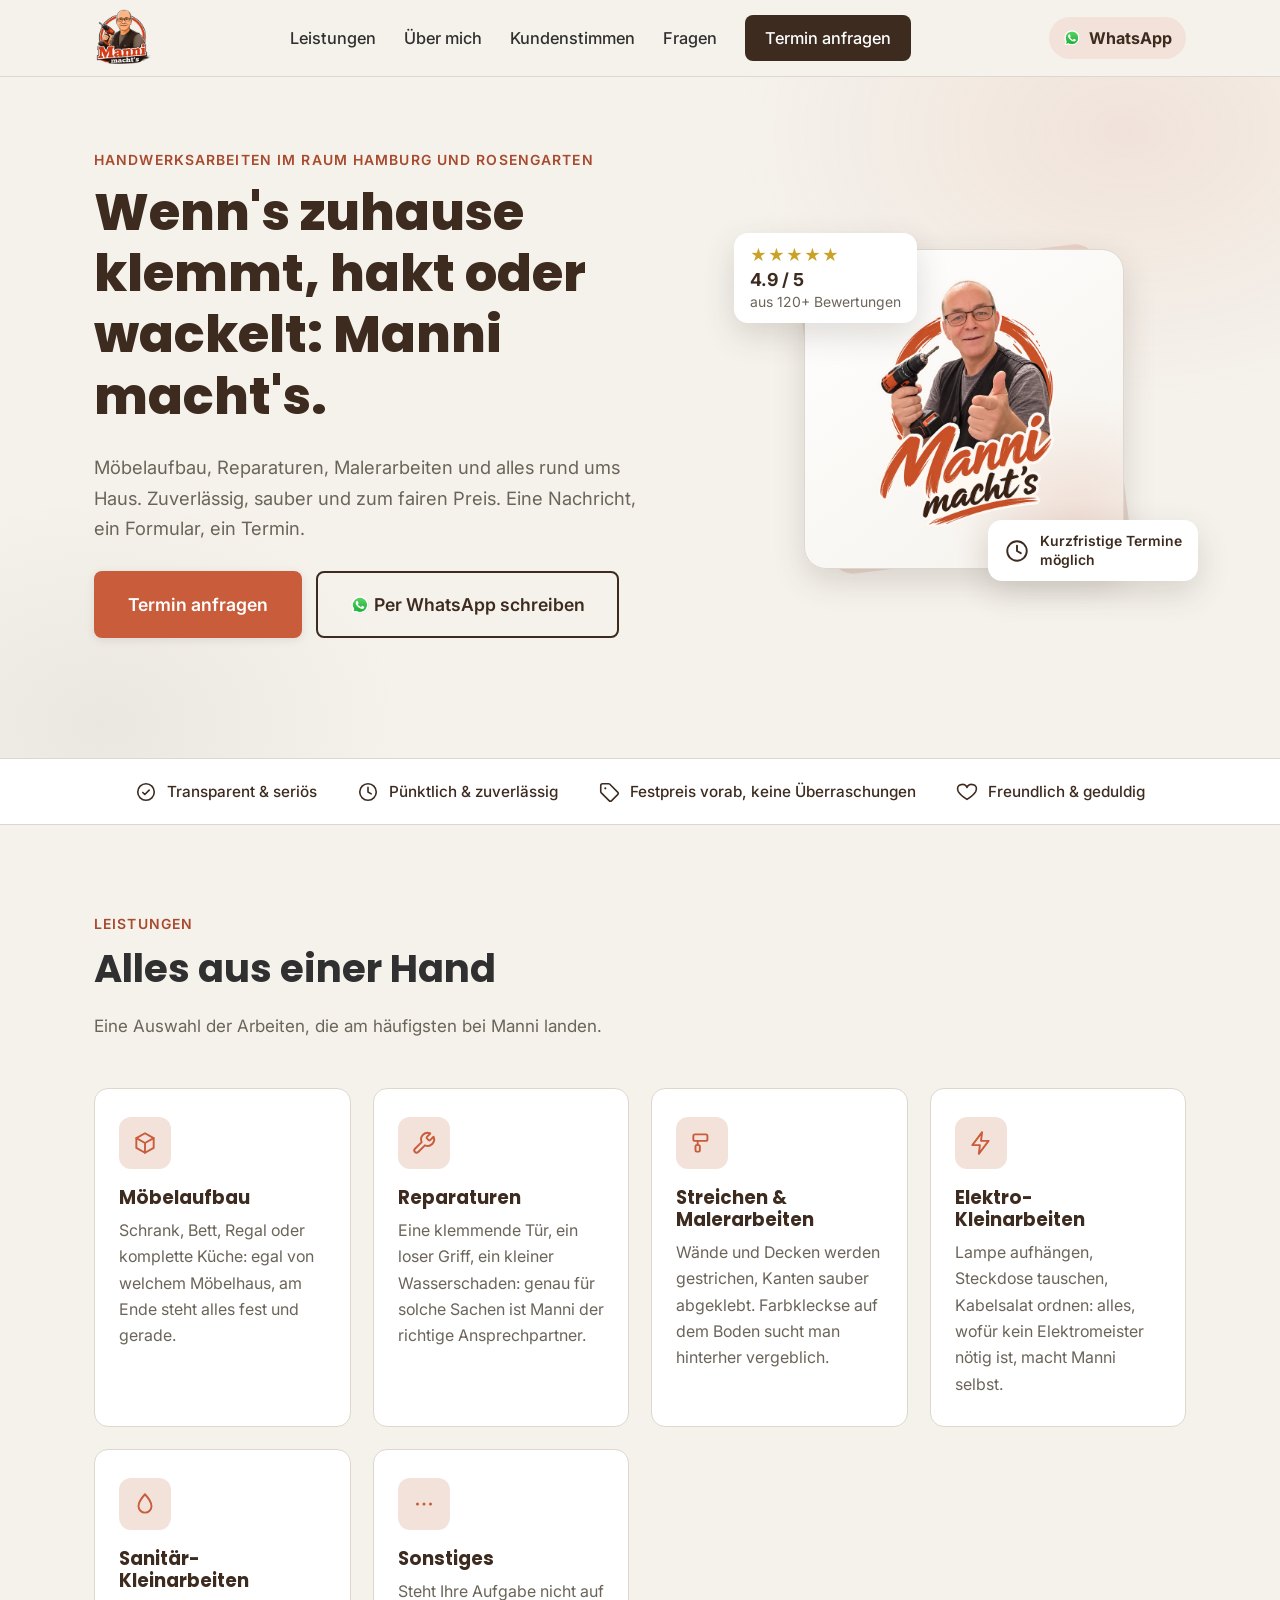
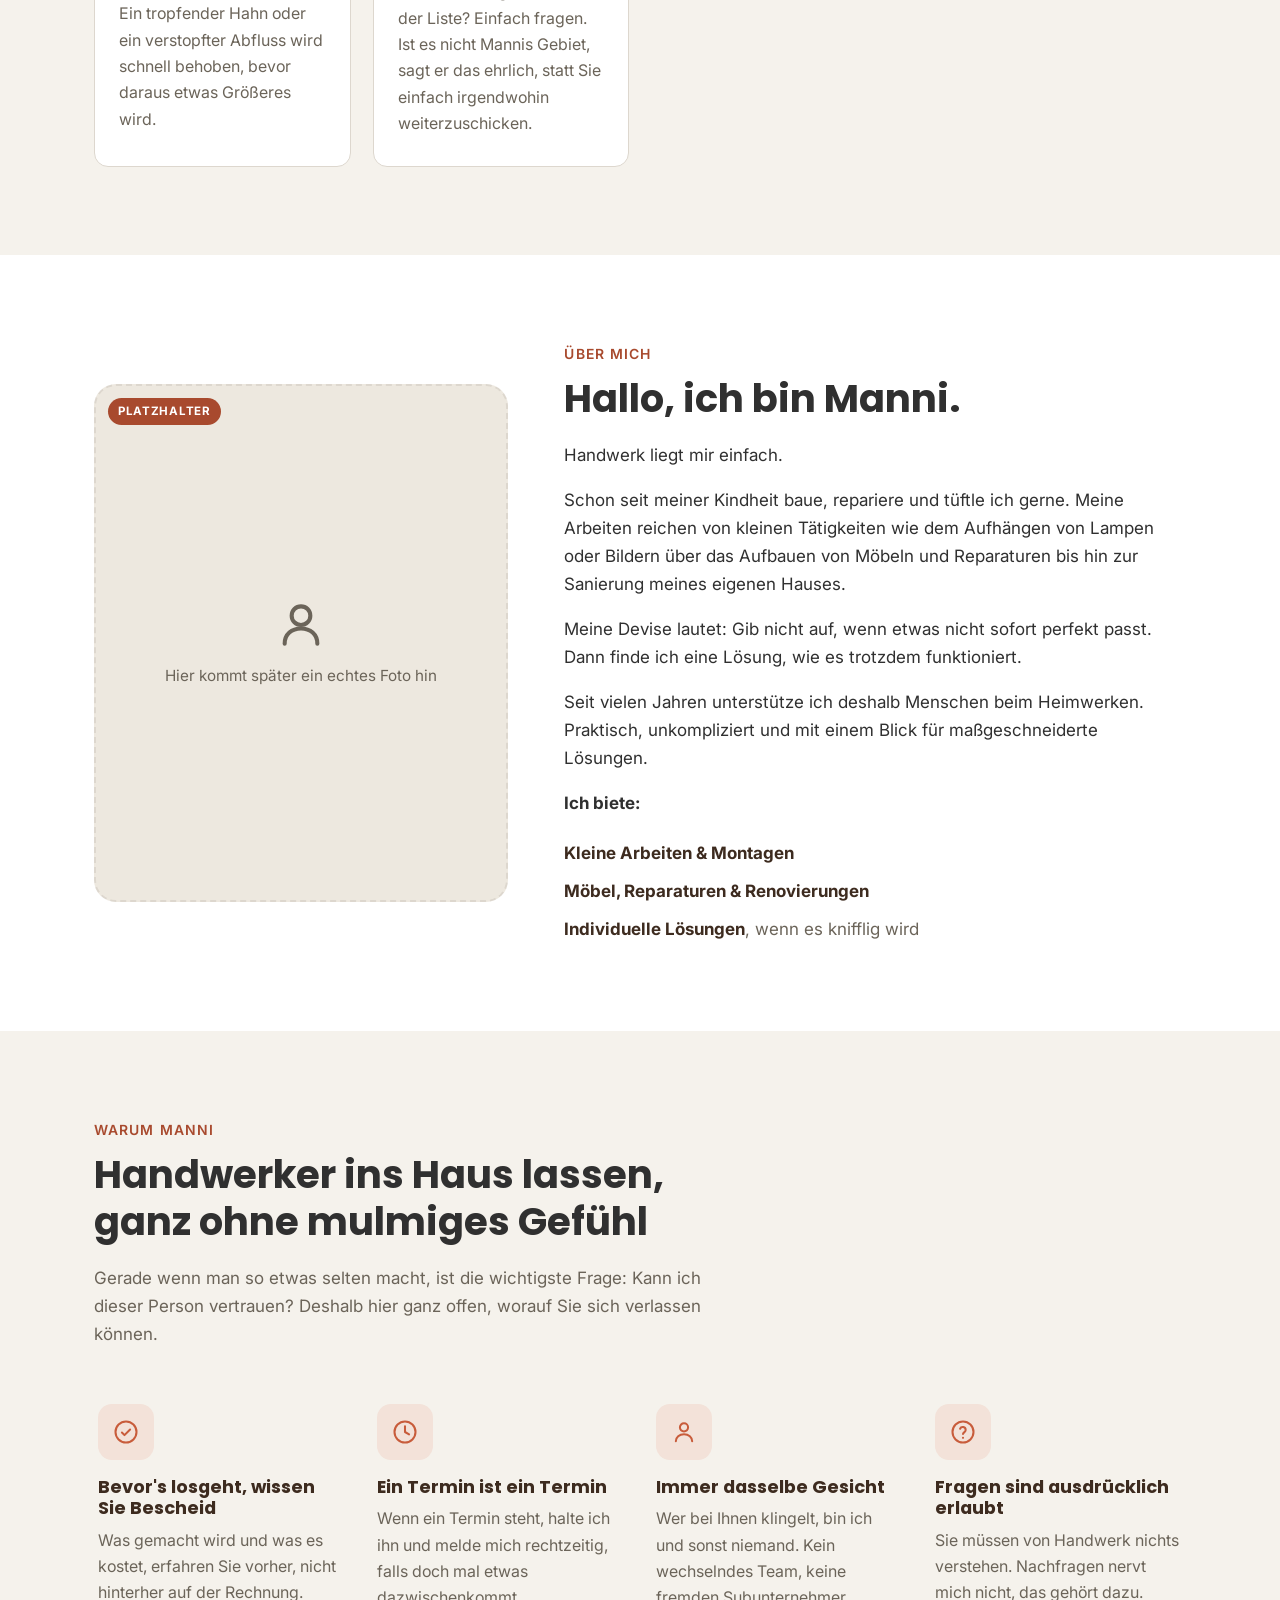
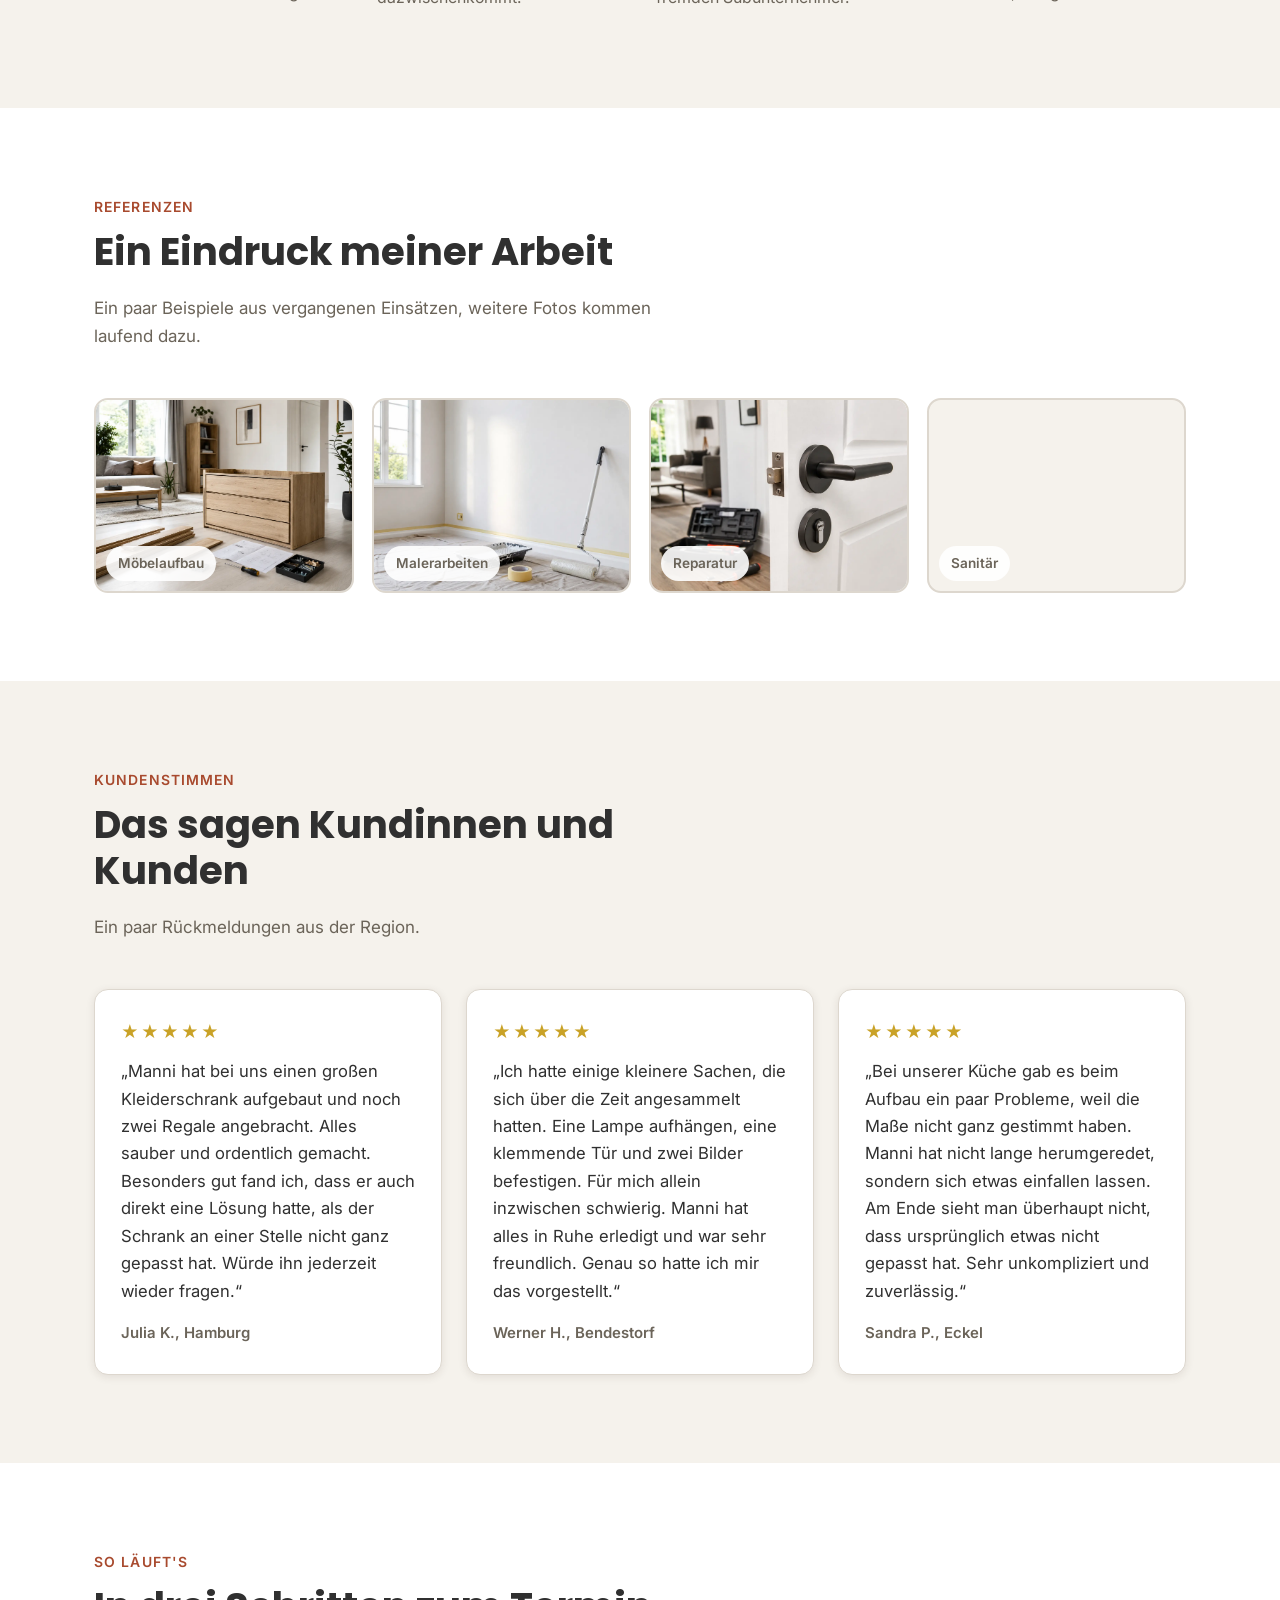
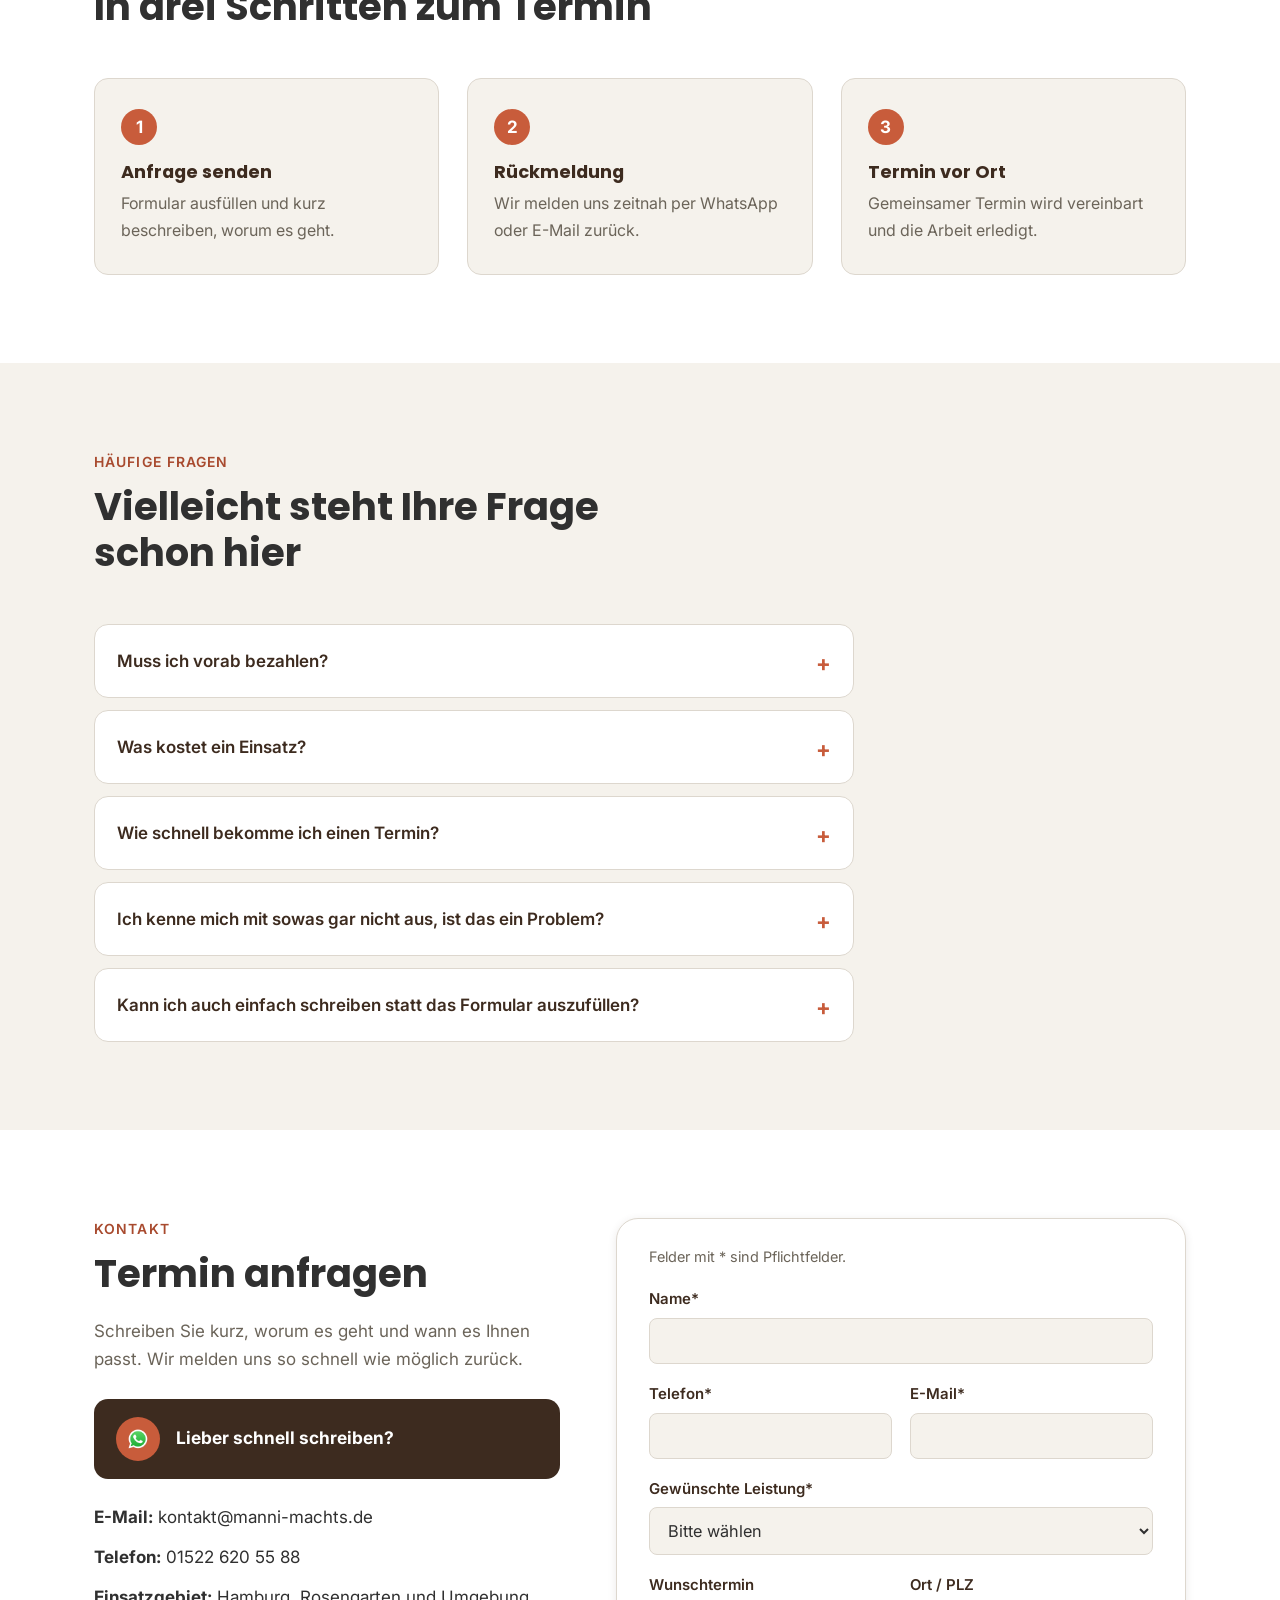
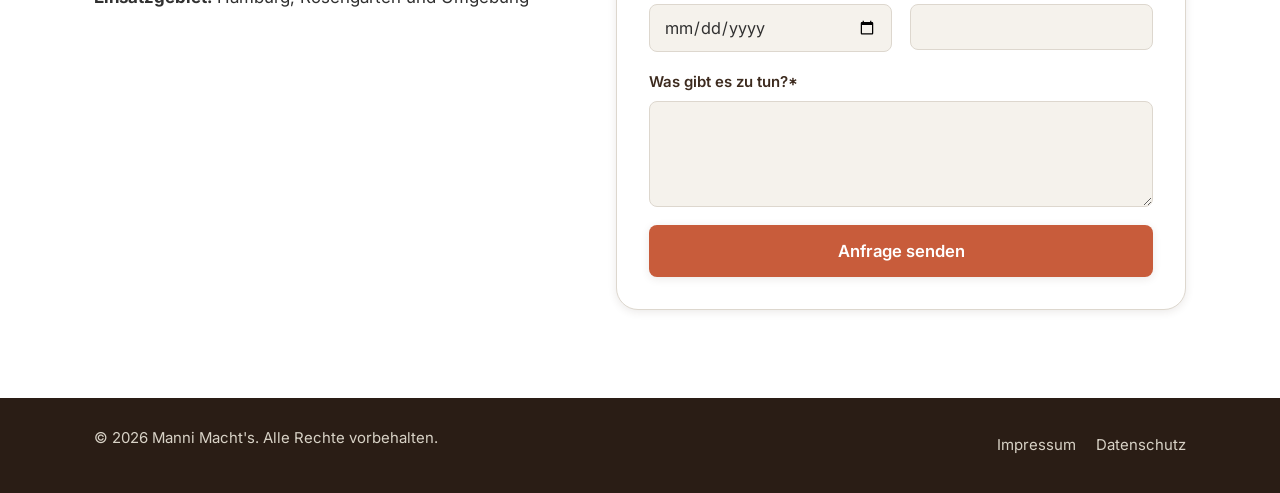
==== index.html @ a2940ffb "Add real bio and testimonials, a11y fixes, tweak hero badge copy - Replace the About Me text with Ma" ====
<!DOCTYPE html>
<html lang="de">
<head>
<meta charset="UTF-8">
<meta name="viewport" content="width=device-width, initial-scale=1.0, viewport-fit=cover">
<title>Manni Macht's: Ihr Handwerker für alle Fälle</title>
<meta name="description" content="Manni Macht's: Möbelaufbau, Reparaturen, Streichen und mehr. Zuverlässig, freundlich, termintreu. Jetzt Termin anfragen.">
<meta name="theme-color" content="#3d2b1f">
<link rel="icon" type="image/svg+xml" href="images/favicon.svg">
<meta property="og:type" content="website">
<meta property="og:title" content="Manni Macht's: Ihr Handwerker für alle Fälle">
<meta property="og:description" content="Möbelaufbau, Reparaturen, Streichen und mehr. Zuverlässig, freundlich, termintreu. Jetzt Termin anfragen.">
<link rel="preconnect" href="https://fonts.googleapis.com">
<link rel="preconnect" href="https://fonts.gstatic.com" crossorigin>
<link href="https://fonts.googleapis.com/css2?family=Poppins:wght@600;700;800&family=Inter:wght@400;500;600&display=swap" rel="stylesheet">
<link rel="stylesheet" href="css/style.css">
</head>
<body>

<a href="#main-content" class="skip-link">Zum Inhalt springen</a>

<header class="site-header" id="top">
  <div class="container header-inner">
    <a href="#top" class="logo">
      <img src="images/logo-illustrated.webp" alt="Manni Macht's: Handwerker in Hamburg und Rosengarten" class="logo-icon">
    </a>

    <nav class="main-nav" id="main-nav" aria-label="Hauptnavigation">
      <a href="#leistungen">Leistungen</a>
      <a href="#ueber-mich">Über mich</a>
      <a href="#stimmen">Kundenstimmen</a>
      <a href="#faq">Fragen</a>
      <a href="#kontakt" class="nav-cta">Termin anfragen</a>
    </nav>

    <div class="header-actions">
      <a href="https://wa.me/4915226205588?text=Hallo%20Manni%2C%20ich%20habe%20eine%20Frage%20zu%20einem%20Auftrag." class="header-call" target="_blank" rel="noopener">
        <img src="images/WhatsApp.webp" alt="" aria-hidden="true">
        <span>WhatsApp</span>
      </a>
      <button class="nav-toggle" id="nav-toggle" aria-label="Menü öffnen" aria-expanded="false" aria-controls="main-nav">
        <span></span><span></span><span></span>
      </button>
    </div>
  </div>
</header>

<main id="main-content" tabindex="-1">

  <section class="hero">
    <div class="container hero-inner">
      <div class="hero-text">
        <p class="eyebrow">Handwerksarbeiten im Raum Hamburg und Rosengarten</p>
        <h1>Wenn's zuhause klemmt, hakt oder wackelt: Manni macht's.</h1>
        <p class="hero-sub">Möbelaufbau, Reparaturen, Malerarbeiten und alles rund ums Haus. Zuverlässig, sauber und zum fairen Preis. Eine Nachricht, ein Formular, ein Termin.</p>
        <div class="hero-actions">
          <a href="#kontakt" class="btn btn-primary btn-lg">Termin anfragen</a>
          <a href="https://wa.me/4915226205588?text=Hallo%20Manni%2C%20ich%20habe%20eine%20Frage%20zu%20einem%20Auftrag." class="btn btn-ghost btn-lg" target="_blank" rel="noopener">
            <img src="images/WhatsApp.webp" alt="" aria-hidden="true" class="btn-icon">
            Per WhatsApp schreiben
          </a>
        </div>
      </div>
      <div class="hero-visual">
        <div class="hero-card">
          <img src="images/logo.webp" alt="Manni, Handwerker von Manni Macht's, mit Akkuschrauber">
        </div>
        <div class="floating-badge badge-rating">
          <span class="stars" aria-hidden="true">★★★★★</span>
          <strong>4.9 / 5</strong>
          <span>aus 120+ Bewertungen</span>
        </div>
        <div class="floating-badge badge-quick">
          <svg viewBox="0 0 24 24" fill="none" aria-hidden="true"><circle cx="12" cy="12" r="9" stroke="currentColor" stroke-width="1.75"/><path d="M12 7v5l3.5 2" stroke="currentColor" stroke-width="1.75" stroke-linecap="round" stroke-linejoin="round"/></svg>
          <span>Kurzfristige Termine möglich</span>
        </div>
      </div>
    </div>
  </section>

  <div class="trust-strip">
    <div class="container trust-strip-inner">
      <div class="trust-item">
        <svg viewBox="0 0 24 24" fill="none" aria-hidden="true"><circle cx="12" cy="12" r="9" stroke="currentColor" stroke-width="1.75"/><path d="M8.5 12.5l2.2 2.2 4.8-4.8" stroke="currentColor" stroke-width="1.75" stroke-linecap="round" stroke-linejoin="round"/></svg>
        <span>Transparent &amp; seriös</span>
      </div>
      <div class="trust-item">
        <svg viewBox="0 0 24 24" fill="none" aria-hidden="true"><circle cx="12" cy="12" r="9" stroke="currentColor" stroke-width="1.75"/><path d="M12 7v5l3.5 2" stroke="currentColor" stroke-width="1.75" stroke-linecap="round" stroke-linejoin="round"/></svg>
        <span>Pünktlich &amp; zuverlässig</span>
      </div>
      <div class="trust-item">
        <svg viewBox="0 0 24 24" fill="none" aria-hidden="true"><path d="M11.5 3H5a2 2 0 0 0-2 2v6.5a2 2 0 0 0 .59 1.41l8.5 8.5a2 2 0 0 0 2.82 0l6.5-6.5a2 2 0 0 0 0-2.82l-8.5-8.5A2 2 0 0 0 11.5 3z" stroke="currentColor" stroke-width="1.75" stroke-linejoin="round"/><circle cx="8" cy="8" r="1.2" fill="currentColor" stroke="none"/></svg>
        <span>Festpreis vorab, keine Überraschungen</span>
      </div>
      <div class="trust-item">
        <svg viewBox="0 0 24 24" fill="none" aria-hidden="true"><path d="M12 20s-7-4.35-9.5-8.5C.7 8 2 4.5 5.5 4A5 5 0 0 1 12 7a5 5 0 0 1 6.5-3c3.5.5 4.8 4 3 7.5C19 15.65 12 20 12 20z" stroke="currentColor" stroke-width="1.75" stroke-linejoin="round"/></svg>
        <span>Freundlich &amp; geduldig</span>
      </div>
    </div>
  </div>

  <section id="leistungen" class="section">
    <div class="container">
      <div class="section-head">
        <p class="eyebrow">Leistungen</p>
        <h2>Alles aus einer Hand</h2>
        <p class="section-sub">Eine Auswahl der Arbeiten, die am häufigsten bei Manni landen.</p>
      </div>

      <div class="service-grid">

        <article class="service-card">
          <div class="service-icon">
            <svg viewBox="0 0 24 24" fill="none" aria-hidden="true"><path d="M12 3l8 4.5v9L12 21l-8-4.5v-9L12 3z" stroke="currentColor" stroke-width="1.75" stroke-linejoin="round"/><path d="M4 7.5L12 12l8-4.5M12 12v9" stroke="currentColor" stroke-width="1.75" stroke-linecap="round" stroke-linejoin="round"/></svg>
          </div>
          <h3>Möbelaufbau</h3>
          <p>Schrank, Bett, Regal oder komplette Küche: egal von welchem Möbelhaus, am Ende steht alles fest und gerade.</p>
        </article>

        <article class="service-card">
          <div class="service-icon">
            <svg viewBox="0 0 24 24" fill="none" aria-hidden="true"><path d="M14.7 6.3a1 1 0 0 0 0 1.4l1.6 1.6a1 1 0 0 0 1.4 0l3.1-3.1a6 6 0 0 1-7.94 7.94l-6.2 6.2a2.12 2.12 0 0 1-3-3l6.2-6.2a6 6 0 0 1 7.94-7.94l-3.1 3.1z" stroke="currentColor" stroke-width="1.75" stroke-linejoin="round"/></svg>
          </div>
          <h3>Reparaturen</h3>
          <p>Eine klemmende Tür, ein loser Griff, ein kleiner Wasserschaden: genau für solche Sachen ist Manni der richtige Ansprechpartner.</p>
        </article>

        <article class="service-card">
          <div class="service-icon">
            <svg viewBox="0 0 24 24" fill="none" aria-hidden="true"><rect x="4" y="4" width="13" height="6" rx="1.5" stroke="currentColor" stroke-width="1.75"/><path d="M8 10v4" stroke="currentColor" stroke-width="1.75" stroke-linecap="round"/><rect x="6" y="14" width="4" height="6" rx="1" stroke="currentColor" stroke-width="1.75"/></svg>
          </div>
          <h3>Streichen &amp; Malerarbeiten</h3>
          <p>Wände und Decken werden gestrichen, Kanten sauber abgeklebt. Farbkleckse auf dem Boden sucht man hinterher vergeblich.</p>
        </article>

        <article class="service-card">
          <div class="service-icon">
            <svg viewBox="0 0 24 24" fill="none" aria-hidden="true"><path d="M13 2 4 14h7l-1 8 9-12h-7l1-8z" stroke="currentColor" stroke-width="1.75" stroke-linejoin="round"/></svg>
          </div>
          <h3>Elektro-Kleinarbeiten</h3>
          <p>Lampe aufhängen, Steckdose tauschen, Kabelsalat ordnen: alles, wofür kein Elektromeister nötig ist, macht Manni selbst.</p>
        </article>

        <article class="service-card">
          <div class="service-icon">
            <svg viewBox="0 0 24 24" fill="none" aria-hidden="true"><path d="M12 3s6 6.5 6 11a6 6 0 0 1-12 0c0-4.5 6-11 6-11z" stroke="currentColor" stroke-width="1.75" stroke-linejoin="round"/></svg>
          </div>
          <h3>Sanitär-Kleinarbeiten</h3>
          <p>Ein tropfender Hahn oder ein verstopfter Abfluss wird schnell behoben, bevor daraus etwas Größeres wird.</p>
        </article>

        <article class="service-card">
          <div class="service-icon">
            <svg viewBox="0 0 24 24" fill="none" aria-hidden="true"><circle cx="6" cy="12" r="1.4" fill="currentColor" stroke="none"/><circle cx="12" cy="12" r="1.4" fill="currentColor" stroke="none"/><circle cx="18" cy="12" r="1.4" fill="currentColor" stroke="none"/></svg>
          </div>
          <h3>Sonstiges</h3>
          <p>Steht Ihre Aufgabe nicht auf der Liste? Einfach fragen. Ist es nicht Mannis Gebiet, sagt er das ehrlich, statt Sie einfach irgendwohin weiterzuschicken.</p>
        </article>

      </div>
    </div>
  </section>

  <section id="ueber-mich" class="section section-alt">
    <div class="container about-inner">
      <div class="about-visual" aria-hidden="true">
        <div class="about-photo-placeholder">
          <span class="placeholder-tag">Platzhalter</span>
          <svg viewBox="0 0 24 24" fill="none" aria-hidden="true"><circle cx="12" cy="8" r="4" stroke="currentColor" stroke-width="1.75"/><path d="M5 20c0-4 3-6.5 7-6.5s7 2.5 7 6.5" stroke="currentColor" stroke-width="1.75" stroke-linecap="round"/></svg>
          <span>Hier kommt später ein echtes Foto hin</span>
        </div>
      </div>
      <div class="about-text">
        <p class="eyebrow">Über mich</p>
        <h2>Hallo, ich bin Manni.</h2>
        <p>Handwerk liegt mir einfach.</p>
        <p>Schon seit meiner Kindheit baue, repariere und tüftle ich gerne. Meine Arbeiten reichen von kleinen Tätigkeiten wie dem Aufhängen von Lampen oder Bildern über das Aufbauen von Möbeln und Reparaturen bis hin zur Sanierung meines eigenen Hauses.</p>
        <p>Meine Devise lautet: Gib nicht auf, wenn etwas nicht sofort perfekt passt. Dann finde ich eine Lösung, wie es trotzdem funktioniert.</p>
        <p>Seit vielen Jahren unterstütze ich deshalb Menschen beim Heimwerken. Praktisch, unkompliziert und mit einem Blick für maßgeschneiderte Lösungen.</p>
        <p><strong>Ich biete:</strong></p>
        <ul class="about-facts">
          <li><strong>Kleine Arbeiten &amp; Montagen</strong></li>
          <li><strong>Möbel, Reparaturen &amp; Renovierungen</strong></li>
          <li><strong>Individuelle Lösungen</strong>, wenn es knifflig wird</li>
        </ul>
      </div>
    </div>
  </section>

  <section id="warum-manni" class="section">
    <div class="container">
      <div class="section-head">
        <p class="eyebrow">Warum Manni</p>
        <h2>Handwerker ins Haus lassen, ganz ohne mulmiges Gefühl</h2>
        <p class="section-sub">Gerade wenn man so etwas selten macht, ist die wichtigste Frage: Kann ich dieser Person vertrauen? Deshalb hier ganz offen, worauf Sie sich verlassen können.</p>
      </div>
      <div class="reason-grid">
        <article class="reason-card">
          <div class="reason-icon">
            <svg viewBox="0 0 24 24" fill="none" aria-hidden="true"><circle cx="12" cy="12" r="9" stroke="currentColor" stroke-width="1.75"/><path d="M8.5 12.5l2.2 2.2 4.8-4.8" stroke="currentColor" stroke-width="1.75" stroke-linecap="round" stroke-linejoin="round"/></svg>
          </div>
          <h3>Bevor's losgeht, wissen Sie Bescheid</h3>
          <p>Was gemacht wird und was es kostet, erfahren Sie vorher, nicht hinterher auf der Rechnung.</p>
        </article>
        <article class="reason-card">
          <div class="reason-icon">
            <svg viewBox="0 0 24 24" fill="none" aria-hidden="true"><circle cx="12" cy="12" r="9" stroke="currentColor" stroke-width="1.75"/><path d="M12 7v5l3.5 2" stroke="currentColor" stroke-width="1.75" stroke-linecap="round" stroke-linejoin="round"/></svg>
          </div>
          <h3>Ein Termin ist ein Termin</h3>
          <p>Wenn ein Termin steht, halte ich ihn und melde mich rechtzeitig, falls doch mal etwas dazwischenkommt.</p>
        </article>
        <article class="reason-card">
          <div class="reason-icon">
            <svg viewBox="0 0 24 24" fill="none" aria-hidden="true"><circle cx="12" cy="8" r="3.5" stroke="currentColor" stroke-width="1.75"/><path d="M5 20c0-3.5 3-6 7-6s7 2.5 7 6" stroke="currentColor" stroke-width="1.75" stroke-linecap="round"/></svg>
          </div>
          <h3>Immer dasselbe Gesicht</h3>
          <p>Wer bei Ihnen klingelt, bin ich und sonst niemand. Kein wechselndes Team, keine fremden Subunternehmer.</p>
        </article>
        <article class="reason-card">
          <div class="reason-icon">
            <svg viewBox="0 0 24 24" fill="none" aria-hidden="true"><circle cx="12" cy="12" r="9" stroke="currentColor" stroke-width="1.75"/><path d="M9.5 9.2a2.5 2.5 0 0 1 4.8 1c0 1.8-2.3 2.3-2.3 3.6" stroke="currentColor" stroke-width="1.75" stroke-linecap="round" stroke-linejoin="round"/><circle cx="12" cy="17" r="0.9" fill="currentColor" stroke="none"/></svg>
          </div>
          <h3>Fragen sind ausdrücklich erlaubt</h3>
          <p>Sie müssen von Handwerk nichts verstehen. Nachfragen nervt mich nicht, das gehört dazu.</p>
        </article>
      </div>
    </div>
  </section>

  <section id="referenzen" class="section section-alt">
    <div class="container">
      <div class="section-head">
        <p class="eyebrow">Referenzen</p>
        <h2>Ein Eindruck meiner Arbeit</h2>
        <p class="section-sub">Ein paar Beispiele aus vergangenen Einsätzen, weitere Fotos kommen laufend dazu.</p>
      </div>
      <div class="gallery-grid">
        <div class="gallery-item has-photo">
          <img src="images/moebelaufbau.webp" alt="Aufgebaute Kommode aus Holz in einem Wohnzimmer, ausgeführt von Manni" loading="lazy" decoding="async">
          <span class="gallery-caption">Möbelaufbau</span>
        </div>
        <div class="gallery-item has-photo">
          <img src="images/malerarbeit.webp" alt="Frisch gestrichenes Zimmer mit Malerwerkzeug, ausgeführt von Manni" loading="lazy" decoding="async">
          <span class="gallery-caption">Malerarbeiten</span>
        </div>
        <div class="gallery-item has-photo">
          <img src="images/reparatur.webp" alt="Reparierter Türgriff mit Schließzylinder, Werkzeugkoffer im Hintergrund, ausgeführt von Manni" loading="lazy" decoding="async">
          <span class="gallery-caption">Reparatur</span>
        </div>
        <div class="gallery-item has-photo">
          <img src="images/sanitaer.webp" alt="Geöffneter Waschbeckenunterschrank mit sichtbaren Wasseranschlüssen, ausgeführt von Manni" loading="lazy" decoding="async">
          <span class="gallery-caption">Sanitär</span>
        </div>
      </div>
    </div>
  </section>

  <section id="stimmen" class="section">
    <div class="container">
      <div class="section-head">
        <p class="eyebrow">Kundenstimmen</p>
        <h2>Das sagen Kundinnen und Kunden</h2>
        <p class="section-sub">Ein paar Rückmeldungen aus der Region.</p>
      </div>
      <div class="testimonial-grid">
        <figure class="testimonial-card">
          <div class="stars" aria-hidden="true">★★★★★</div>
          <blockquote>„Manni hat bei uns einen großen Kleiderschrank aufgebaut und noch zwei Regale angebracht. Alles sauber und ordentlich gemacht. Besonders gut fand ich, dass er auch direkt eine Lösung hatte, als der Schrank an einer Stelle nicht ganz gepasst hat. Würde ihn jederzeit wieder fragen.“</blockquote>
          <figcaption>Julia K., Hamburg</figcaption>
        </figure>
        <figure class="testimonial-card">
          <div class="stars" aria-hidden="true">★★★★★</div>
          <blockquote>„Ich hatte einige kleinere Sachen, die sich über die Zeit angesammelt hatten. Eine Lampe aufhängen, eine klemmende Tür und zwei Bilder befestigen. Für mich allein inzwischen schwierig. Manni hat alles in Ruhe erledigt und war sehr freundlich. Genau so hatte ich mir das vorgestellt.“</blockquote>
          <figcaption>Werner H., Bendestorf</figcaption>
        </figure>
        <figure class="testimonial-card">
          <div class="stars" aria-hidden="true">★★★★★</div>
          <blockquote>„Bei unserer Küche gab es beim Aufbau ein paar Probleme, weil die Maße nicht ganz gestimmt haben. Manni hat nicht lange herumgeredet, sondern sich etwas einfallen lassen. Am Ende sieht man überhaupt nicht, dass ursprünglich etwas nicht gepasst hat. Sehr unkompliziert und zuverlässig.“</blockquote>
          <figcaption>Sandra P., Eckel</figcaption>
        </figure>
      </div>
    </div>
  </section>

  <section id="ablauf" class="section section-alt">
    <div class="container">
      <div class="section-head">
        <p class="eyebrow">So läuft's</p>
        <h2>In drei Schritten zum Termin</h2>
      </div>
      <ol class="steps">
        <li class="step">
          <span class="step-num">1</span>
          <h3>Anfrage senden</h3>
          <p>Formular ausfüllen und kurz beschreiben, worum es geht.</p>
        </li>
        <li class="step">
          <span class="step-num">2</span>
          <h3>Rückmeldung</h3>
          <p>Wir melden uns zeitnah per WhatsApp oder E-Mail zurück.</p>
        </li>
        <li class="step">
          <span class="step-num">3</span>
          <h3>Termin vor Ort</h3>
          <p>Gemeinsamer Termin wird vereinbart und die Arbeit erledigt.</p>
        </li>
      </ol>
    </div>
  </section>

  <section id="faq" class="section">
    <div class="container">
      <div class="section-head">
        <p class="eyebrow">Häufige Fragen</p>
        <h2>Vielleicht steht Ihre Frage schon hier</h2>
      </div>
      <div class="faq-list">
        <details class="faq-item">
          <summary>Muss ich vorab bezahlen?</summary>
          <p>Nein, bezahlt wird erst, wenn die Arbeit erledigt ist. Vorher bekommen Sie eine klare Einschätzung, was es kostet.</p>
        </details>
        <details class="faq-item">
          <summary>Was kostet ein Einsatz?</summary>
          <p>Kommt ganz auf die Aufgabe an, das lässt sich pauschal schwer sagen. Nach Ihrer Anfrage bekommen Sie eine ehrliche Einschätzung, bevor Sie sich festlegen müssen.</p>
        </details>
        <details class="faq-item">
          <summary>Wie schnell bekomme ich einen Termin?</summary>
          <p>Meist innerhalb weniger Tage, bei dringenden Fällen oft auch kurzfristiger. Einfach im Formular den Wunschtermin angeben.</p>
        </details>
        <details class="faq-item">
          <summary>Ich kenne mich mit sowas gar nicht aus, ist das ein Problem?</summary>
          <p>Überhaupt nicht, im Gegenteil. Beschreiben Sie einfach mit eigenen Worten, was nicht funktioniert, den Rest findet Manni vor Ort heraus.</p>
        </details>
        <details class="faq-item">
          <summary>Kann ich auch einfach schreiben statt das Formular auszufüllen?</summary>
          <p>Ja, gerne sogar. Am schnellsten per <a href="https://wa.me/4915226205588?text=Hallo%20Manni%2C%20ich%20habe%20eine%20Frage%20zu%20einem%20Auftrag." target="_blank" rel="noopener">WhatsApp</a>, dann haben Sie und Manni gleich alles schriftlich.</p>
        </details>
      </div>
    </div>
  </section>

  <section id="kontakt" class="section section-alt">
    <div class="container contact-inner">
      <div class="contact-text">
        <p class="eyebrow">Kontakt</p>
        <h2>Termin anfragen</h2>
        <p class="section-sub">Schreiben Sie kurz, worum es geht und wann es Ihnen passt. Wir melden uns so schnell wie möglich zurück.</p>

        <a href="https://wa.me/4915226205588?text=Hallo%20Manni%2C%20ich%20habe%20eine%20Frage%20zu%20einem%20Auftrag." class="call-highlight" target="_blank" rel="noopener">
          <span class="call-highlight-icon">
            <img src="images/WhatsApp.webp" alt="" aria-hidden="true">
          </span>
          <span>
            <strong>Lieber schnell schreiben?</strong>
          </span>
        </a>

        <ul class="contact-details">
          <li><strong>E-Mail:</strong> <a href="mailto:kontakt@manni-machts.de">kontakt@manni-machts.de</a></li>
          <li><strong>Telefon:</strong> <a href="tel:+4915226205588">01522 620 55 88</a></li>
          <li><strong>Einsatzgebiet:</strong> Hamburg, Rosengarten und Umgebung</li>
        </ul>
      </div>

      <form class="contact-form" name="terminanfrage" method="POST" data-netlify="true" netlify-honeypot="firma" id="contact-form">
        <input type="hidden" name="form-name" value="terminanfrage">
        <p class="hidden-field">
          <label>Firma (bitte freilassen)<input type="text" name="firma"></label>
        </p>

        <p class="form-hint">Felder mit * sind Pflichtfelder.</p>

        <div class="form-row">
          <label for="name">Name*</label>
          <input type="text" id="name" name="name" required autocomplete="name">
        </div>

        <div class="form-row form-row-split">
          <div>
            <label for="telefon">Telefon*</label>
            <input type="tel" id="telefon" name="telefon" required autocomplete="tel">
          </div>
          <div>
            <label for="email">E-Mail*</label>
            <input type="email" id="email" name="email" required autocomplete="email">
          </div>
        </div>

        <div class="form-row">
          <label for="leistung">Gewünschte Leistung*</label>
          <select id="leistung" name="leistung" required>
            <option value="" disabled selected>Bitte wählen</option>
            <option>Möbelaufbau</option>
            <option>Reparaturen</option>
            <option>Streichen &amp; Malerarbeiten</option>
            <option>Elektro-Kleinarbeiten</option>
            <option>Sanitär-Kleinarbeiten</option>
            <option>Sonstiges</option>
          </select>
        </div>

        <div class="form-row form-row-split">
          <div>
            <label for="wunschtermin">Wunschtermin</label>
            <input type="date" id="wunschtermin" name="wunschtermin">
          </div>
          <div>
            <label for="ort">Ort / PLZ</label>
            <input type="text" id="ort" name="ort" autocomplete="postal-code">
          </div>
        </div>

        <div class="form-row">
          <label for="nachricht">Was gibt es zu tun?*</label>
          <textarea id="nachricht" name="nachricht" rows="4" required></textarea>
        </div>

        <button type="submit" class="btn btn-primary btn-full">Anfrage senden</button>
        <output class="form-note" id="form-note" hidden></output>
      </form>
    </div>
  </section>

</main>

<footer class="site-footer">
  <div class="container footer-inner">
    <p>&copy; <span id="year"></span> Manni Macht's. Alle Rechte vorbehalten.</p>
    <nav class="footer-links" aria-label="Rechtliches">
      <a href="#">Impressum</a>
      <a href="#">Datenschutz</a>
    </nav>
  </div>
</footer>

<a href="https://wa.me/4915226205588?text=Hallo%20Manni%2C%20ich%20habe%20eine%20Frage%20zu%20einem%20Auftrag." class="mobile-call-button" aria-label="Manni per WhatsApp schreiben" target="_blank" rel="noopener">
  <img src="images/WhatsApp.webp" alt="" aria-hidden="true">
  <span>WhatsApp</span>
</a>

<script src="js/script.js"></script>
</body>
</html>
---- css/style.css ----
/* ---------- Tokens ---------- */
:root {
  --color-primary: #3d2b1f;
  --color-primary-dark: #2a1d15;
  --color-accent: #c85c3b;
  --color-accent-dark: #a84a2e;
  --color-bg: #f5f2ec;
  --color-surface: #ffffff;
  --color-text: #303030;
  --color-muted: #6b6459;
  --color-border: #ddd7ce;
  --color-gold: #c9a227;

  --font-heading: "Poppins", "Inter", sans-serif;
  --font-body: "Inter", -apple-system, BlinkMacSystemFont, sans-serif;

  --radius-sm: 8px;
  --radius-md: 14px;
  --radius-lg: 22px;

  --shadow-sm: 0 2px 8px rgba(61, 43, 31, 0.10);
  --shadow-md: 0 12px 32px rgba(61, 43, 31, 0.16);

  --max-width: 1140px;
}

/* ---------- Reset ---------- */
* { box-sizing: border-box; }
html { scroll-behavior: smooth; font-size: 17px; }
body {
  margin: 0;
  font-family: var(--font-body);
  color: var(--color-text);
  background: var(--color-bg);
  line-height: 1.65;
  -webkit-font-smoothing: antialiased;
}

@media (prefers-reduced-motion: reduce) {
  html { scroll-behavior: auto; }
  * { animation: none !important; transition: none !important; }
}
h1, h2, h3 { font-family: var(--font-heading); line-height: 1.2; margin: 0 0 0.5em; }
p { margin: 0 0 1em; }
a { color: inherit; text-decoration: none; }
img { max-width: 100%; display: block; }
ul, ol { margin: 0; padding: 0; list-style: none; }
button { font-family: inherit; cursor: pointer; }

.container {
  max-width: var(--max-width);
  margin: 0 auto;
  padding: 0 24px;
}

section[id] { scroll-margin-top: 92px; }

.skip-link {
  position: absolute;
  top: -100px;
  left: 16px;
  z-index: 200;
  background: var(--color-primary);
  color: #fff;
  padding: 12px 20px;
  border-radius: var(--radius-sm);
  font-weight: 600;
  transition: top 0.2s ease;
}
.skip-link:focus {
  top: 16px;
}
main:focus { outline: none; }

/* ---------- Buttons ---------- */
.btn {
  display: inline-flex;
  align-items: center;
  justify-content: center;
  padding: 14px 28px;
  border-radius: var(--radius-sm);
  font-weight: 600;
  font-size: 0.98rem;
  border: 2px solid transparent;
  transition: transform 0.15s ease, box-shadow 0.15s ease, background 0.15s ease;
}
.btn-primary {
  background: var(--color-accent);
  color: #fff;
  box-shadow: var(--shadow-sm);
}
.btn-primary:hover { background: var(--color-accent-dark); transform: translateY(-1px); }
.btn-primary:active { transform: translateY(0) scale(0.97); }
.btn:disabled { opacity: 0.6; cursor: not-allowed; }
.btn-ghost {
  background: transparent;
  border-color: var(--color-primary);
  color: var(--color-primary);
}
.btn-ghost:hover { background: var(--color-primary); color: #fff; }
.btn-full { width: 100%; }
.btn-lg { padding: 17px 32px; font-size: 1.04rem; }
.btn-icon { width: 20px; height: 20px; margin-right: 4px; }
.btn-ghost .btn-icon path { stroke: var(--color-primary); }
.btn-ghost:hover .btn-icon path { stroke: #fff; }

/* ---------- Header ---------- */
.site-header {
  position: sticky;
  top: 0;
  z-index: 50;
  background: rgba(245, 242, 236, 0.92);
  backdrop-filter: blur(8px);
  border-bottom: 1px solid var(--color-border);
}
.header-inner {
  display: flex;
  align-items: center;
  justify-content: space-between;
  height: 76px;
}
.logo {
  display: flex;
  align-items: center;
}
.logo-icon { height: 58px; width: auto; }

.main-nav {
  display: flex;
  align-items: center;
  gap: 28px;
}
.main-nav a {
  font-weight: 500;
  color: var(--color-text);
  font-size: 0.96rem;
}
.main-nav a:hover { color: var(--color-accent); }
.nav-cta {
  background: var(--color-primary);
  color: #fff !important;
  padding: 10px 20px;
  border-radius: var(--radius-sm);
}
.nav-cta:hover { background: var(--color-primary-dark) !important; }

.header-actions {
  display: flex;
  align-items: center;
  gap: 14px;
}
.header-call {
  display: flex;
  align-items: center;
  gap: 8px;
  font-weight: 700;
  font-size: 0.95rem;
  color: var(--color-primary);
  padding: 8px 14px;
  border-radius: 30px;
  background: #f3e2d9;
}
.header-call svg, .header-call img { width: 18px; height: 18px; color: var(--color-accent-dark); }
.header-call:hover { background: var(--color-accent); color: #fff; }
.header-call:hover svg { color: #fff; }

.nav-toggle {
  display: none;
  flex-direction: column;
  gap: 5px;
  background: none;
  border: none;
  padding: 8px;
}
.nav-toggle span {
  width: 24px;
  height: 2px;
  background: var(--color-primary);
  border-radius: 2px;
  transition: transform 0.2s ease, opacity 0.2s ease;
}

/* ---------- Hero ---------- */
.hero {
  padding: 72px 0 90px;
  background:
    radial-gradient(600px 420px at 88% 8%, rgba(200, 92, 59, 0.10), transparent 65%),
    radial-gradient(500px 380px at 8% 95%, rgba(61, 43, 31, 0.06), transparent 60%);
}
.hero-inner {
  display: grid;
  grid-template-columns: 1.15fr 0.85fr;
  gap: 48px;
  align-items: center;
}
.eyebrow {
  text-transform: uppercase;
  letter-spacing: 0.08em;
  font-size: 0.82rem;
  font-weight: 600;
  color: var(--color-accent-dark);
  margin-bottom: 10px;
}
.hero h1 {
  font-size: clamp(2.1rem, 4vw, 3rem);
  color: var(--color-primary);
  font-weight: 800;
}
.hero-sub {
  font-size: 1.08rem;
  color: var(--color-muted);
  max-width: 46ch;
}
.hero-actions {
  display: flex;
  gap: 14px;
  flex-wrap: wrap;
  margin: 28px 0 30px;
}
.hero-visual { position: relative; display: flex; justify-content: center; padding: 20px; }
.hero-visual::before {
  content: "";
  position: absolute;
  top: 50%;
  left: 50%;
  width: min(300px, 92%);
  aspect-ratio: 1 / 1;
  background: linear-gradient(145deg, var(--color-accent), var(--color-accent-dark));
  border-radius: var(--radius-lg);
  transform: translate(-50%, -50%) rotate(-7deg);
  opacity: 0.16;
  z-index: 0;
}
.hero-card {
  position: relative;
  z-index: 1;
  width: min(320px, 100%);
  aspect-ratio: 1 / 1;
  background: linear-gradient(145deg, var(--color-surface), var(--color-bg));
  border: 1px solid var(--color-border);
  border-radius: var(--radius-lg);
  display: flex;
  align-items: center;
  justify-content: center;
  box-shadow: var(--shadow-md);
  overflow: hidden;
}
.hero-card::before {
  content: "";
  position: absolute;
  inset: 0;
  background: radial-gradient(180px 180px at 85% 85%, rgba(200, 92, 59, 0.14), transparent 70%);
}
.hero-card img {
  position: relative;
  width: 90%;
  height: 90%;
  object-fit: contain;
}

.floating-badge {
  position: absolute;
  z-index: 2;
  display: flex;
  align-items: center;
  gap: 10px;
  background: var(--color-surface);
  border-radius: var(--radius-md);
  padding: 12px 16px;
  box-shadow: var(--shadow-md);
  font-size: 0.82rem;
  line-height: 1.3;
  max-width: 210px;
}
.badge-rating {
  top: 4px;
  left: -8px;
  flex-direction: column;
  align-items: flex-start;
  gap: 2px;
}
.badge-rating .stars { color: var(--color-gold); font-size: 0.95rem; letter-spacing: 1px; }
.badge-rating strong { color: var(--color-primary); font-size: 1.05rem; }
.badge-rating span:last-child { color: var(--color-muted); }
.badge-quick {
  bottom: 8px;
  right: -12px;
  color: var(--color-primary);
  font-weight: 600;
}
.badge-quick svg { width: 26px; height: 26px; flex-shrink: 0; }

/* ---------- Trust strip ---------- */
.trust-strip {
  background: var(--color-surface);
  padding: 20px 0;
  border-top: 1px solid var(--color-border);
  border-bottom: 1px solid var(--color-border);
}
.trust-strip-inner {
  display: flex;
  flex-wrap: wrap;
  justify-content: center;
  gap: 28px 40px;
}
.trust-item {
  display: flex;
  align-items: center;
  gap: 10px;
  color: var(--color-primary);
  font-size: 0.9rem;
  font-weight: 500;
}
.trust-item svg { width: 22px; height: 22px; flex-shrink: 0; }

/* ---------- Sections ---------- */
.section { padding: 88px 0; }
.section-alt { background: var(--color-surface); }
.section-head { max-width: 620px; margin: 0 0 48px; }
.section-sub { color: var(--color-muted); }
h2 { font-size: clamp(1.7rem, 3vw, 2.3rem); color: var(--color-text); }

/* ---------- Services ---------- */
.service-grid {
  display: grid;
  grid-template-columns: repeat(auto-fit, minmax(240px, 1fr));
  gap: 22px;
}
.service-card {
  background: var(--color-surface);
  border: 1px solid var(--color-border);
  border-radius: var(--radius-md);
  padding: 28px 24px;
  transition: transform 0.18s ease, box-shadow 0.18s ease;
}
.service-card:hover { transform: translateY(-4px); box-shadow: var(--shadow-md); }
.service-icon {
  width: 52px;
  height: 52px;
  border-radius: 12px;
  background: #f3e2d9;
  color: var(--color-accent);
  display: flex;
  align-items: center;
  justify-content: center;
  margin-bottom: 18px;
}
.service-icon svg { width: 26px; height: 26px; }
.service-card h3 { font-size: 1.08rem; color: var(--color-primary); }
.service-card p { color: var(--color-muted); font-size: 0.94rem; margin-bottom: 0; }

/* ---------- Warum Manni ---------- */
.reason-grid {
  display: grid;
  grid-template-columns: repeat(auto-fit, minmax(230px, 1fr));
  gap: 24px;
}
.reason-card {
  text-align: left;
  padding: 8px 4px;
}
.reason-icon {
  width: 56px;
  height: 56px;
  border-radius: 14px;
  background: #f3e2d9;
  color: var(--color-accent);
  display: flex;
  align-items: center;
  justify-content: center;
  margin-bottom: 16px;
}
.reason-icon svg { width: 28px; height: 28px; }
.reason-card h3 { font-size: 1.05rem; color: var(--color-primary); }
.reason-card p { color: var(--color-muted); font-size: 0.94rem; margin-bottom: 0; }

/* ---------- About ---------- */
.about-inner {
  display: grid;
  grid-template-columns: 0.8fr 1.2fr;
  gap: 56px;
  align-items: center;
}
.about-photo-placeholder {
  position: relative;
  aspect-ratio: 4 / 5;
  border-radius: var(--radius-lg);
  background: #ede8df;
  border: 2px dashed var(--color-border);
  display: flex;
  flex-direction: column;
  align-items: center;
  justify-content: center;
  gap: 10px;
  color: var(--color-muted);
  font-size: 0.9rem;
}
.about-photo-placeholder svg { width: 56px; height: 56px; }
.placeholder-tag {
  position: absolute;
  top: 12px;
  left: 12px;
  background: var(--color-accent-dark);
  color: #fff;
  font-size: 0.68rem;
  font-weight: 700;
  letter-spacing: 0.06em;
  text-transform: uppercase;
  padding: 4px 10px;
  border-radius: 20px;
}
.about-facts {
  display: flex;
  flex-direction: column;
  gap: 10px;
  margin-top: 22px;
}
.about-facts li { color: var(--color-muted); }
.about-facts strong { color: var(--color-primary); }

/* ---------- Gallery ---------- */
.gallery-grid {
  display: grid;
  grid-template-columns: repeat(auto-fit, minmax(200px, 1fr));
  gap: 18px;
}
.gallery-item {
  position: relative;
  aspect-ratio: 4 / 3;
  border-radius: var(--radius-md);
  background: #ede8df;
  border: 2px dashed var(--color-border);
  color: #a89b87;
  display: flex;
  flex-direction: column;
  align-items: center;
  justify-content: center;
  gap: 6px;
  padding: 16px;
}
.gallery-item svg { width: 28px; height: 28px; }
.gallery-item .placeholder-tag { top: 10px; left: 10px; }
.gallery-item strong {
  color: var(--color-primary);
  font-size: 0.92rem;
  font-weight: 600;
}
.gallery-item span {
  color: var(--color-muted);
  font-size: 0.8rem;
}
.gallery-item.has-photo {
  padding: 0;
  border-style: solid;
  background: var(--color-bg);
  overflow: hidden;
}
.gallery-item.has-photo img {
  width: 100%;
  height: 100%;
  object-fit: cover;
}
.gallery-caption {
  position: absolute;
  bottom: 10px;
  left: 10px;
  background: rgba(255, 255, 255, 0.9);
  color: var(--color-primary);
  font-size: 0.85rem;
  font-weight: 600;
  padding: 6px 12px;
  border-radius: 20px;
}

/* ---------- Testimonials ---------- */
.testimonial-grid {
  display: grid;
  grid-template-columns: repeat(auto-fit, minmax(260px, 1fr));
  gap: 24px;
}
.testimonial-card {
  margin: 0;
  background: var(--color-surface);
  border: 1px solid var(--color-border);
  border-radius: var(--radius-md);
  padding: 28px 26px;
  box-shadow: var(--shadow-sm);
}
.testimonial-card .stars { color: var(--color-gold); letter-spacing: 2px; margin-bottom: 12px; }
.testimonial-card blockquote {
  margin: 0 0 16px;
  color: var(--color-text);
  font-size: 0.98rem;
}
.testimonial-card figcaption {
  color: var(--color-muted);
  font-size: 0.88rem;
  font-weight: 600;
}

/* ---------- Steps ---------- */
.steps {
  display: grid;
  grid-template-columns: repeat(auto-fit, minmax(220px, 1fr));
  gap: 28px;
}
.step {
  background: var(--color-bg);
  border-radius: var(--radius-md);
  padding: 30px 26px;
  border: 1px solid var(--color-border);
}
.step-num {
  display: inline-flex;
  align-items: center;
  justify-content: center;
  width: 36px;
  height: 36px;
  border-radius: 50%;
  background: var(--color-accent);
  color: #fff;
  font-weight: 700;
  margin-bottom: 16px;
}
.step h3 { color: var(--color-primary); font-size: 1.05rem; }
.step p { color: var(--color-muted); margin-bottom: 0; font-size: 0.94rem; }

/* ---------- FAQ ---------- */
.faq-list {
  max-width: 760px;
  display: flex;
  flex-direction: column;
  gap: 12px;
}
.faq-item {
  background: var(--color-surface);
  border: 1px solid var(--color-border);
  border-radius: var(--radius-md);
  padding: 6px 22px;
}
.faq-item summary {
  cursor: pointer;
  list-style: none;
  padding: 16px 34px 16px 0;
  font-weight: 600;
  color: var(--color-primary);
  position: relative;
}
.faq-item summary::-webkit-details-marker { display: none; }
.faq-item summary::after {
  content: "+";
  position: absolute;
  right: 0;
  top: 14px;
  font-size: 1.3rem;
  color: var(--color-accent);
  font-weight: 700;
}
.faq-item[open] summary::after { content: "\2212"; }
.faq-item p { color: var(--color-muted); padding-bottom: 18px; margin: 0; }
.faq-item p a { color: var(--color-accent-dark); font-weight: 600; }

/* ---------- Contact ---------- */
.contact-inner {
  display: grid;
  grid-template-columns: 0.9fr 1.1fr;
  gap: 56px;
  align-items: start;
}
.contact-details {
  display: flex;
  flex-direction: column;
  gap: 12px;
  margin-top: 24px;
}
.contact-details a:hover { color: var(--color-accent); }

.call-highlight {
  display: flex;
  align-items: center;
  gap: 16px;
  background: var(--color-primary);
  color: #fff;
  border-radius: var(--radius-md);
  padding: 18px 22px;
  margin-top: 26px;
  transition: background 0.15s ease;
}
.call-highlight:hover { background: var(--color-primary-dark); }
.call-highlight-icon {
  width: 44px;
  height: 44px;
  border-radius: 50%;
  background: var(--color-accent);
  display: flex;
  align-items: center;
  justify-content: center;
  flex-shrink: 0;
}
.call-highlight-icon svg, .call-highlight-icon img { width: 22px; height: 22px; color: #fff; }
.call-highlight strong { font-size: 1.02rem; }

.contact-form {
  background: var(--color-surface);
  border: 1px solid var(--color-border);
  border-radius: var(--radius-lg);
  padding: 32px;
  box-shadow: var(--shadow-sm);
}
.hidden-field { position: absolute; left: -9999px; top: -9999px; }
.form-hint { color: var(--color-muted); font-size: 0.85rem; margin: -6px 0 18px; }
.form-row { margin-bottom: 18px; display: flex; flex-direction: column; gap: 6px; }
.form-row-split {
  display: grid;
  grid-template-columns: 1fr 1fr;
  gap: 18px;
}
.form-row-split > div { display: flex; flex-direction: column; gap: 6px; }
label { font-size: 0.88rem; font-weight: 600; color: var(--color-primary); }
input, select, textarea {
  font-family: inherit;
  font-size: 0.96rem;
  padding: 12px 14px;
  border-radius: var(--radius-sm);
  border: 1.5px solid var(--color-border);
  background: var(--color-bg);
  color: var(--color-text);
  width: 100%;
}
input:focus, select:focus, textarea:focus {
  outline: none;
  border-color: var(--color-accent);
  background: #fff;
  box-shadow: 0 0 0 3px rgba(200, 92, 59, 0.25);
}
a:focus-visible, button:focus-visible {
  outline: 2px solid var(--color-accent);
  outline-offset: 2px;
}
textarea { resize: vertical; }
.form-note {
  margin-top: 14px;
  font-size: 0.9rem;
  color: var(--color-primary);
  text-align: center;
}
.form-note.error { color: #c0392b; }

/* ---------- Footer ---------- */
.site-footer {
  background: var(--color-primary-dark);
  color: #d8d2c6;
  padding: 28px 0;
}
.footer-inner {
  display: flex;
  justify-content: space-between;
  align-items: center;
  flex-wrap: wrap;
  gap: 12px;
  font-size: 0.88rem;
}
.footer-links { display: flex; gap: 20px; }
.footer-links a:hover { color: #fff; }

/* ---------- Mobile call button ---------- */
.mobile-call-button {
  display: none;
  position: fixed;
  z-index: 60;
  bottom: max(18px, calc(env(safe-area-inset-bottom) + 12px));
  right: max(18px, env(safe-area-inset-right));
  align-items: center;
  gap: 8px;
  background: var(--color-accent);
  color: #fff;
  padding: 15px 22px;
  border-radius: 40px;
  font-weight: 700;
  box-shadow: 0 10px 24px rgba(168, 74, 46, 0.35);
  transition: opacity 0.2s ease, transform 0.2s ease;
}
.mobile-call-button svg, .mobile-call-button img { width: 20px; height: 20px; }
.mobile-call-button:hover { background: var(--color-accent-dark); }
.mobile-call-button.is-hidden {
  opacity: 0;
  transform: translateY(12px);
  pointer-events: none;
}

/* ---------- Scroll reveal ---------- */
.reveal {
  opacity: 0;
  transform: translateY(18px);
  transition: opacity 0.6s ease, transform 0.6s ease;
}
.reveal.is-visible {
  opacity: 1;
  transform: translateY(0);
}

/* ---------- Responsive ---------- */
@media (max-width: 900px) {
  .hero-inner, .about-inner, .contact-inner { grid-template-columns: 1fr; }
  .about-visual { order: -1; max-width: 320px; margin: 0 auto; }

  .hero-visual { flex-direction: column; padding-top: 56px; }
  .floating-badge { position: static; max-width: 280px; margin-top: 14px; }
  .badge-rating { align-items: center; }
}

@media (max-width: 760px) {
  .header-call { display: none; }

  .main-nav {
    position: absolute;
    top: 76px;
    left: 0;
    right: 0;
    background: var(--color-surface);
    flex-direction: column;
    align-items: flex-start;
    padding: 20px 24px 28px;
    border-bottom: 1px solid var(--color-border);
    transform: translateY(-8px);
    opacity: 0;
    visibility: hidden;
    transition: transform 0.2s ease, opacity 0.2s ease, visibility 0.2s;
  }
  .main-nav.open {
    transform: translateY(0);
    opacity: 1;
    visibility: visible;
  }
  .main-nav a { width: 100%; padding: 12px 0; }
  .nav-cta { display: inline-block; }
  .nav-toggle { display: flex; }
  .form-row-split { grid-template-columns: 1fr; }

  .mobile-call-button { display: flex; }
  .site-footer { padding-bottom: 100px; }

  .call-highlight { flex-wrap: wrap; }

  .section { padding: 56px 0; }
  .hero { padding: 48px 0 56px; }
  .section-head { margin-bottom: 32px; }
  .contact-form { padding: 24px; }
}

@media (max-width: 480px) {
  .hero-actions { flex-direction: column; align-items: stretch; }
  .hero-actions .btn { width: 100%; }
  .footer-inner { flex-direction: column; align-items: flex-start; }
}
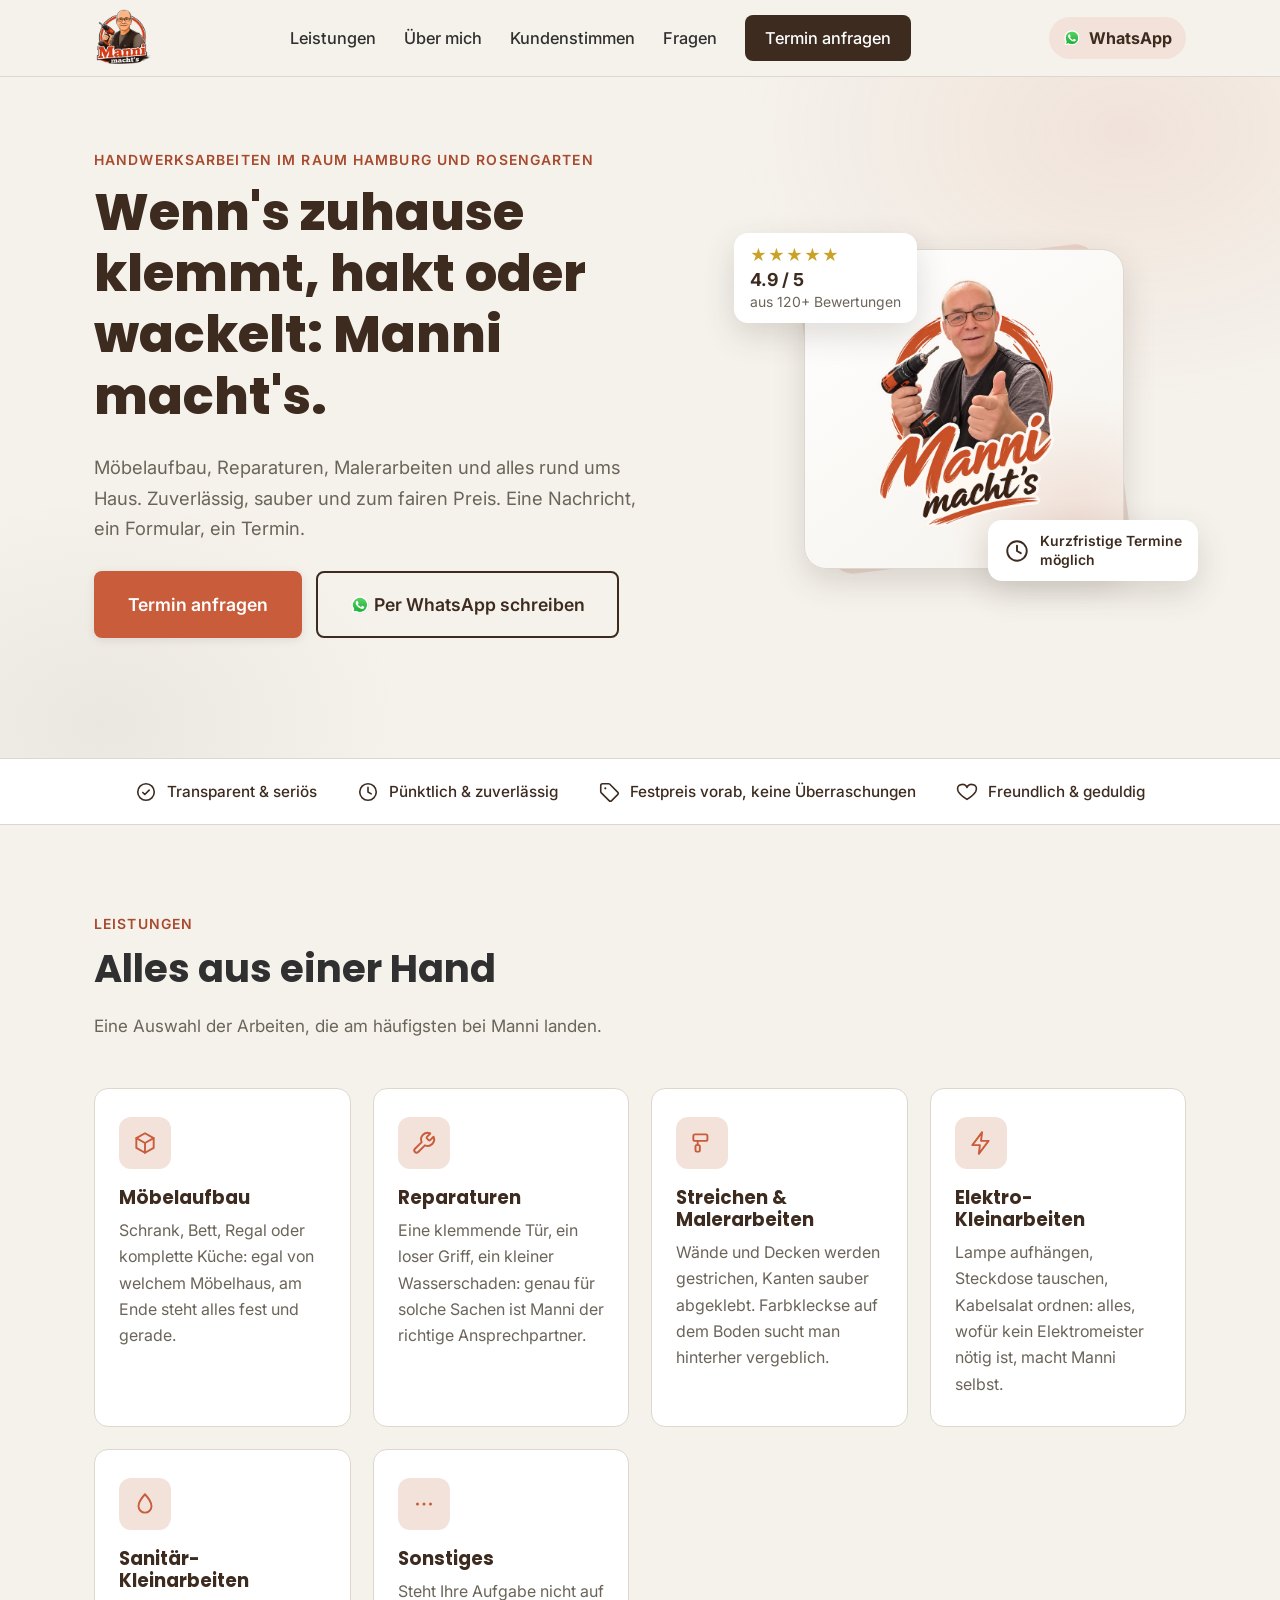
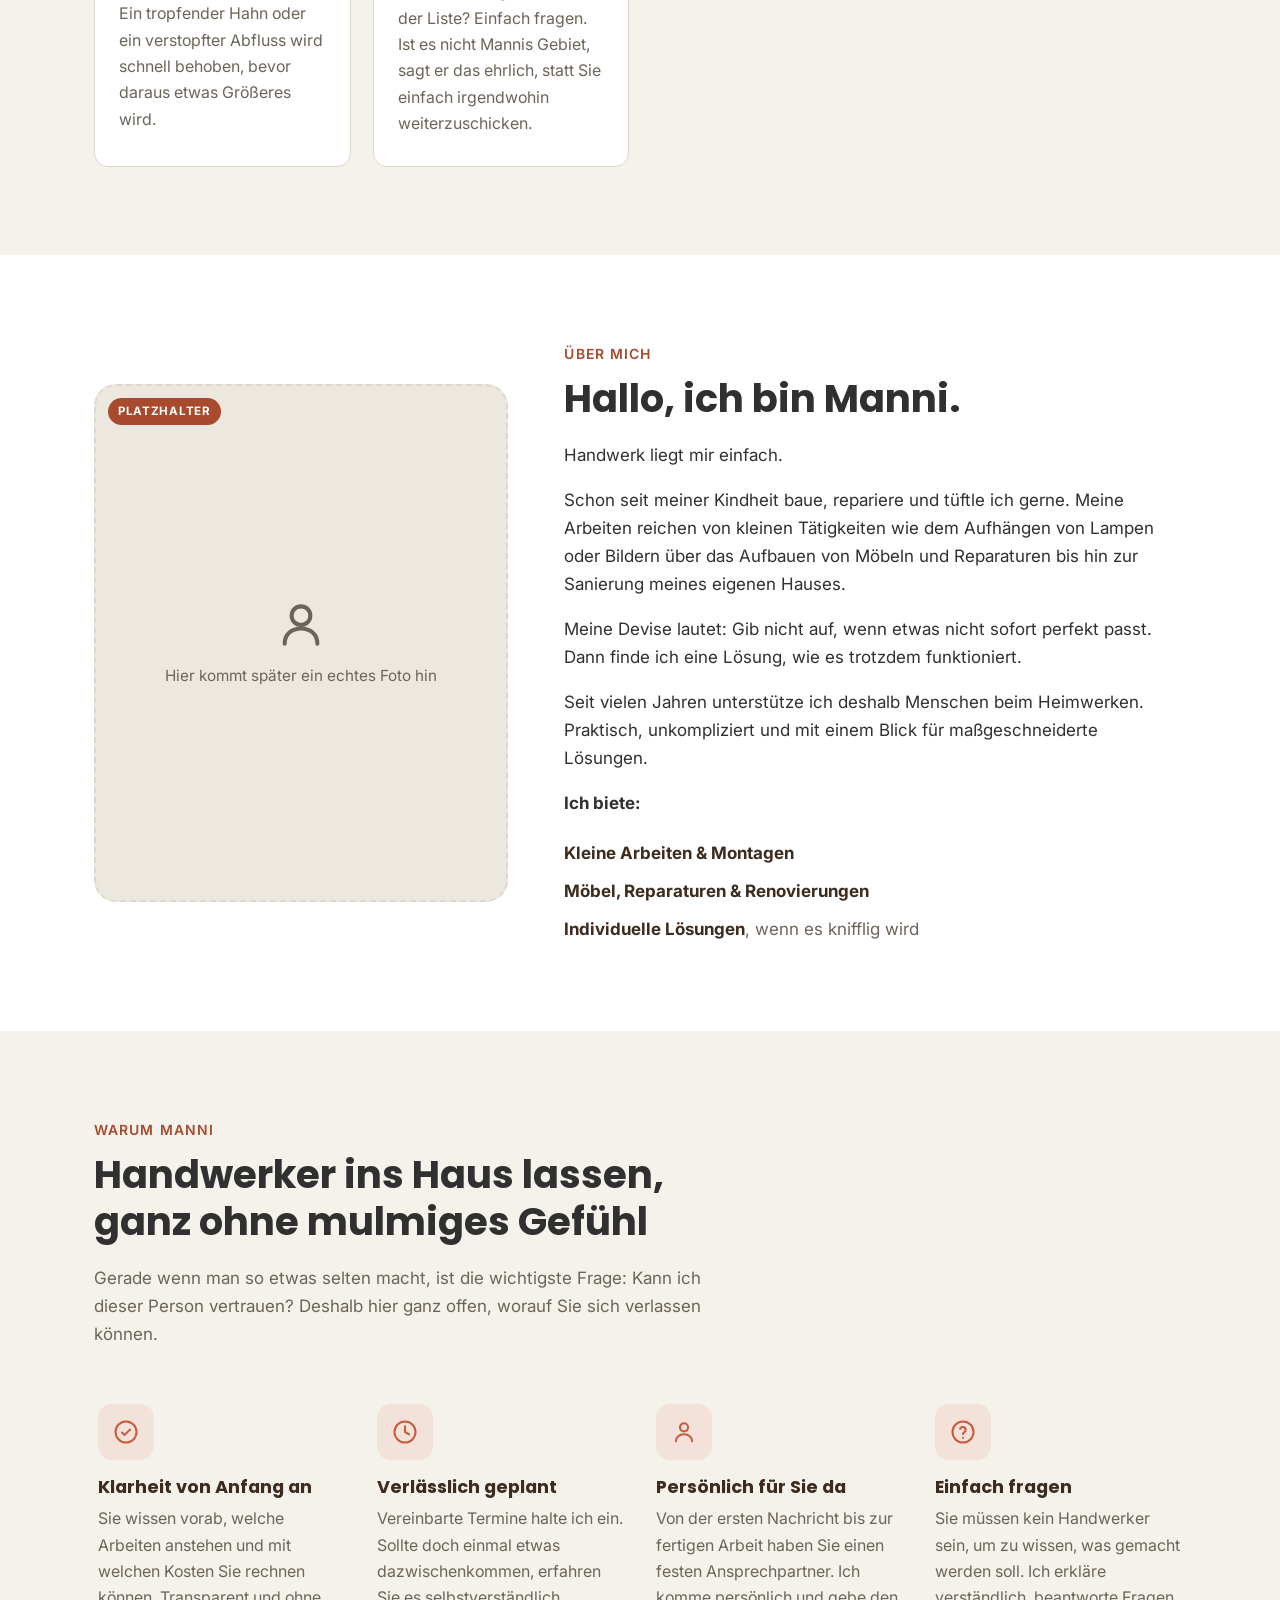
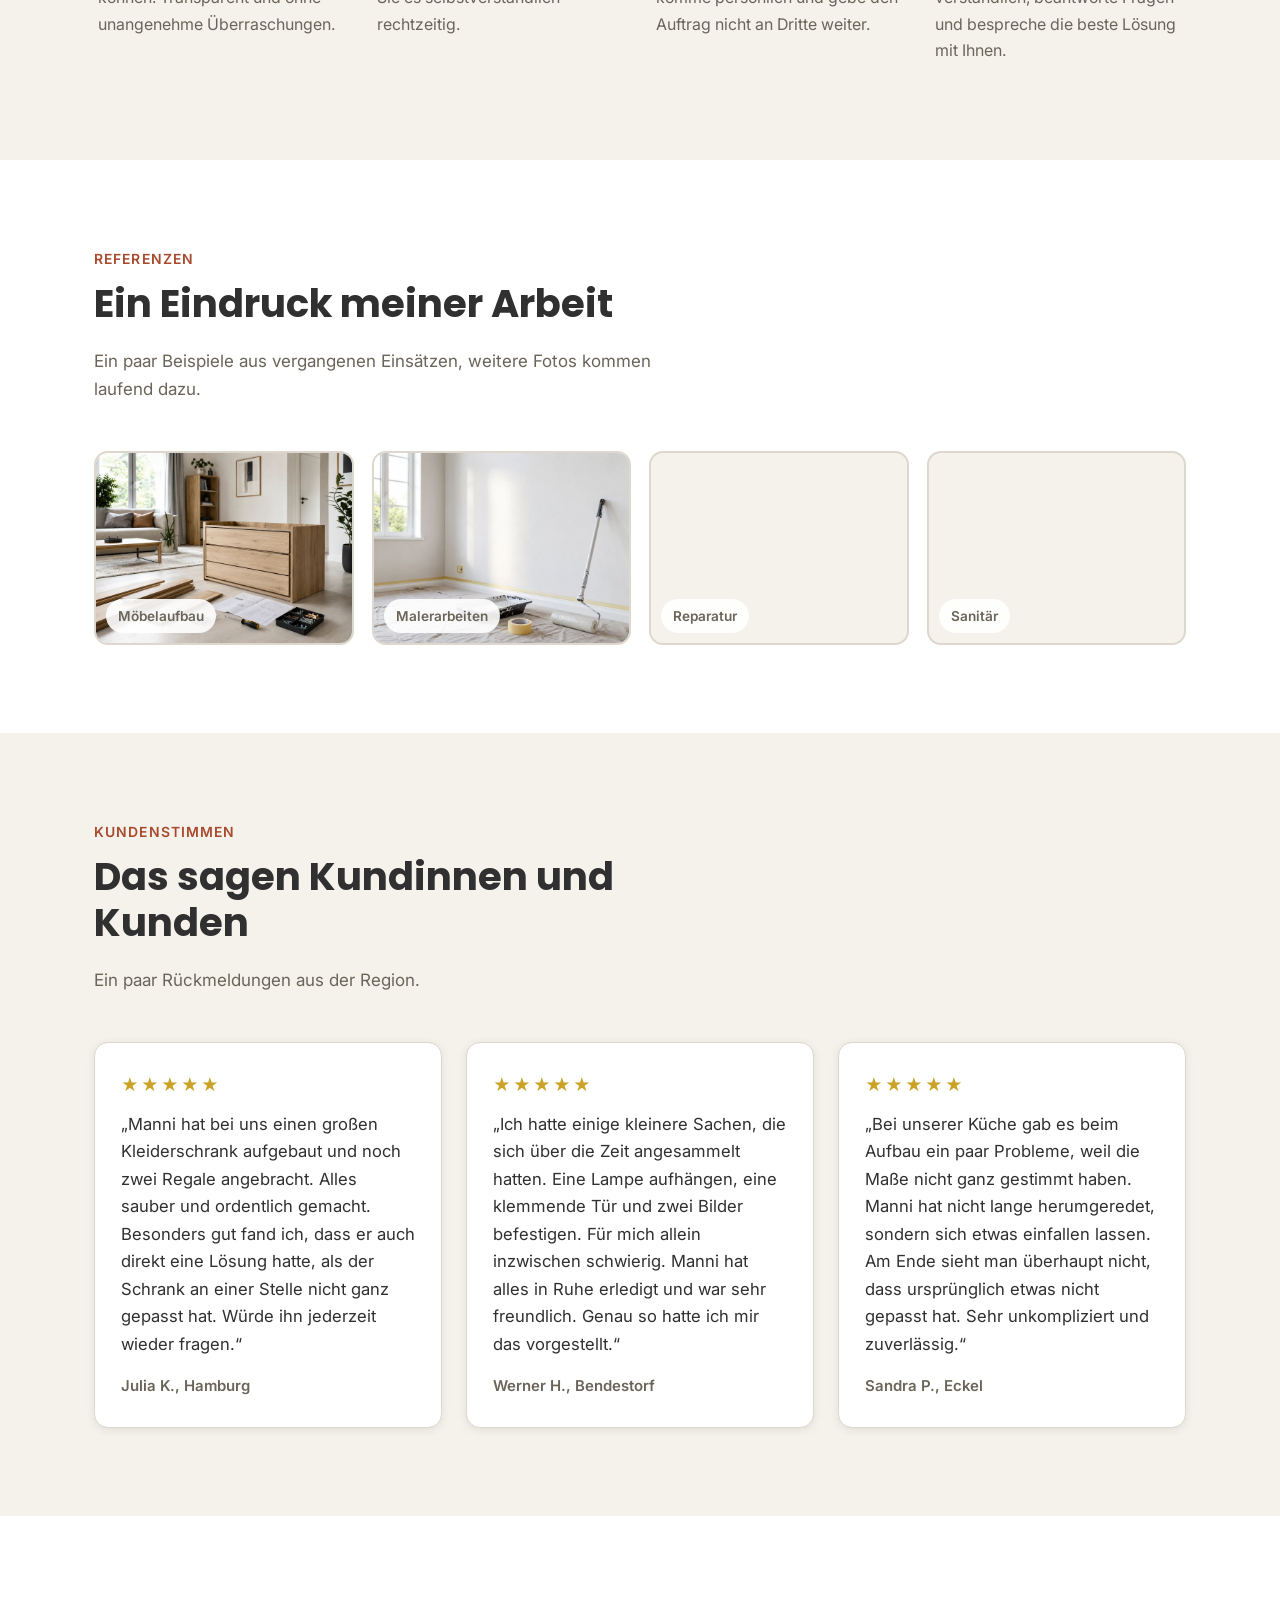
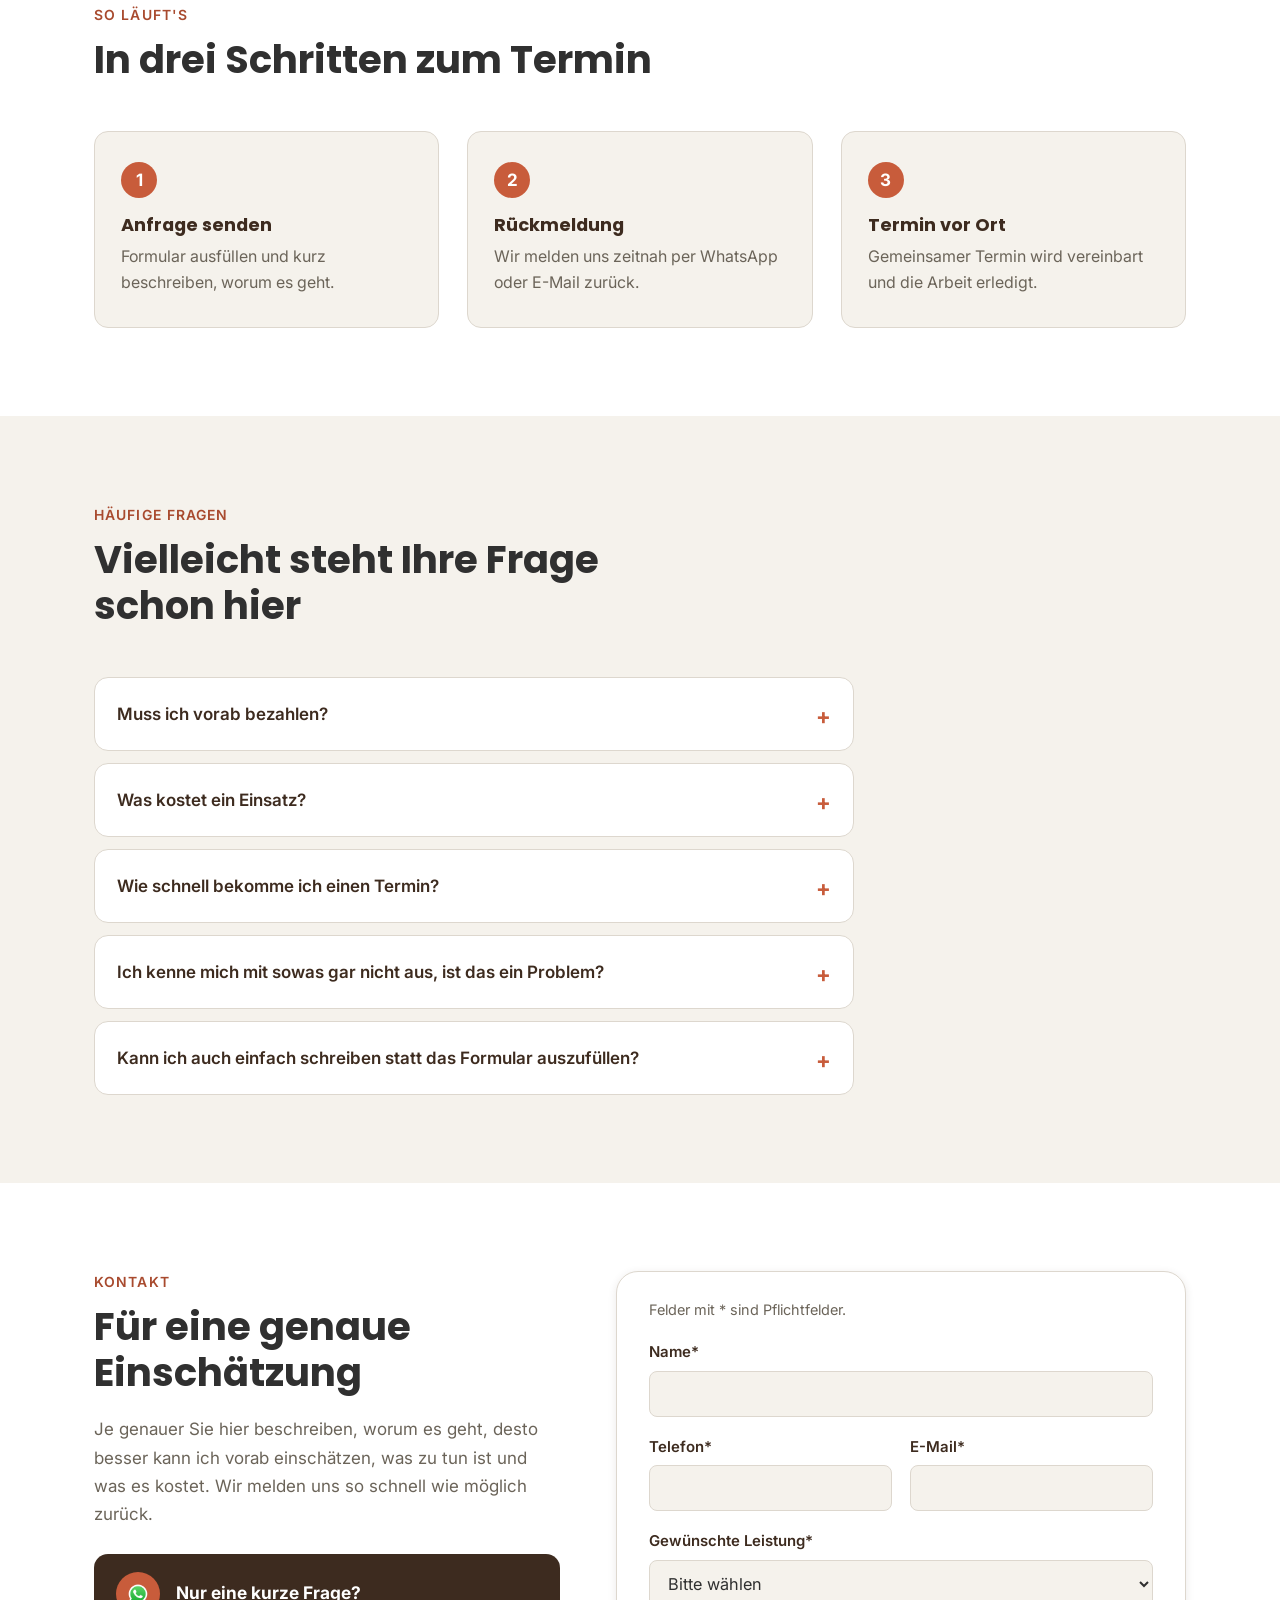
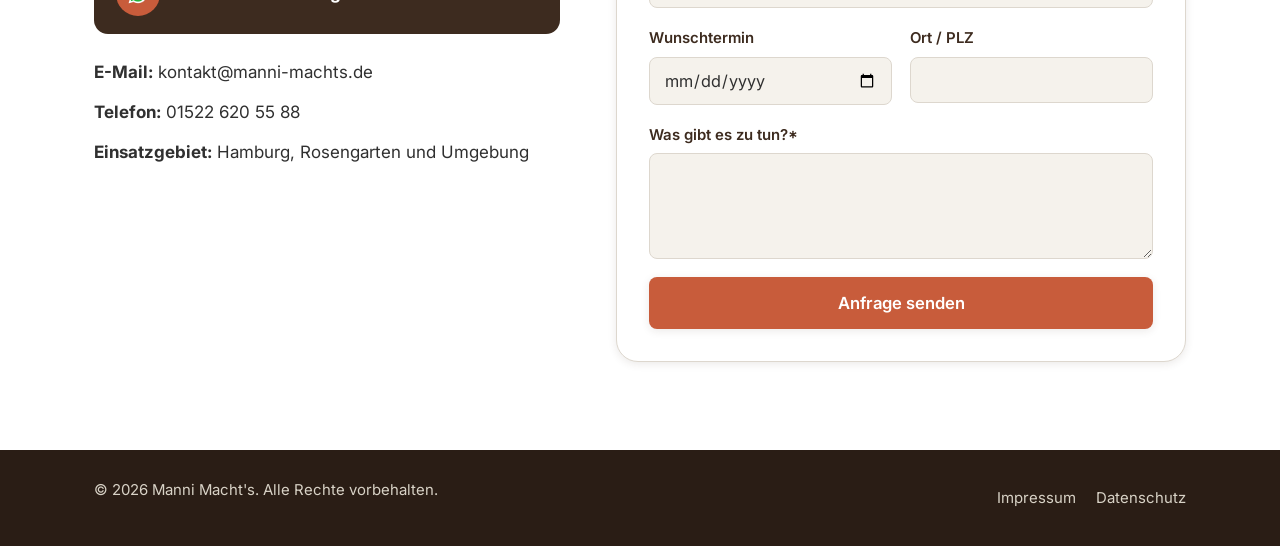
==== commit 7c8b2d44: "Reposition form vs. WhatsApp, add OG image, mobile touch fix - Reframe the contact form as the path " ====
--- a/index.html
+++ b/index.html
@@ -8,8 +8,10 @@
 <meta name="theme-color" content="#3d2b1f">
 <link rel="icon" type="image/svg+xml" href="images/favicon.svg">
 <meta property="og:type" content="website">
+<meta property="og:url" content="https://manni-machts.vercel.app/">
 <meta property="og:title" content="Manni Macht's: Ihr Handwerker für alle Fälle">
 <meta property="og:description" content="Möbelaufbau, Reparaturen, Streichen und mehr. Zuverlässig, freundlich, termintreu. Jetzt Termin anfragen.">
+<meta property="og:image" content="https://manni-machts.vercel.app/images/logo.webp">
 <link rel="preconnect" href="https://fonts.googleapis.com">
 <link rel="preconnect" href="https://fonts.gstatic.com" crossorigin>
 <link href="https://fonts.googleapis.com/css2?family=Poppins:wght@600;700;800&family=Inter:wght@400;500;600&display=swap" rel="stylesheet">
@@ -199,29 +201,29 @@
           <div class="reason-icon">
             <svg viewBox="0 0 24 24" fill="none" aria-hidden="true"><circle cx="12" cy="12" r="9" stroke="currentColor" stroke-width="1.75"/><path d="M8.5 12.5l2.2 2.2 4.8-4.8" stroke="currentColor" stroke-width="1.75" stroke-linecap="round" stroke-linejoin="round"/></svg>
           </div>
-          <h3>Bevor's losgeht, wissen Sie Bescheid</h3>
-          <p>Was gemacht wird und was es kostet, erfahren Sie vorher, nicht hinterher auf der Rechnung.</p>
+          <h3>Klarheit von Anfang an</h3>
+          <p>Sie wissen vorab, welche Arbeiten anstehen und mit welchen Kosten Sie rechnen können. Transparent und ohne unangenehme Überraschungen.</p>
         </article>
         <article class="reason-card">
           <div class="reason-icon">
             <svg viewBox="0 0 24 24" fill="none" aria-hidden="true"><circle cx="12" cy="12" r="9" stroke="currentColor" stroke-width="1.75"/><path d="M12 7v5l3.5 2" stroke="currentColor" stroke-width="1.75" stroke-linecap="round" stroke-linejoin="round"/></svg>
           </div>
-          <h3>Ein Termin ist ein Termin</h3>
-          <p>Wenn ein Termin steht, halte ich ihn und melde mich rechtzeitig, falls doch mal etwas dazwischenkommt.</p>
+          <h3>Verlässlich geplant</h3>
+          <p>Vereinbarte Termine halte ich ein. Sollte doch einmal etwas dazwischenkommen, erfahren Sie es selbstverständlich rechtzeitig.</p>
         </article>
         <article class="reason-card">
           <div class="reason-icon">
             <svg viewBox="0 0 24 24" fill="none" aria-hidden="true"><circle cx="12" cy="8" r="3.5" stroke="currentColor" stroke-width="1.75"/><path d="M5 20c0-3.5 3-6 7-6s7 2.5 7 6" stroke="currentColor" stroke-width="1.75" stroke-linecap="round"/></svg>
           </div>
-          <h3>Immer dasselbe Gesicht</h3>
-          <p>Wer bei Ihnen klingelt, bin ich und sonst niemand. Kein wechselndes Team, keine fremden Subunternehmer.</p>
+          <h3>Persönlich für Sie da</h3>
+          <p>Von der ersten Nachricht bis zur fertigen Arbeit haben Sie einen festen Ansprechpartner. Ich komme persönlich und gebe den Auftrag nicht an Dritte weiter.</p>
         </article>
         <article class="reason-card">
           <div class="reason-icon">
             <svg viewBox="0 0 24 24" fill="none" aria-hidden="true"><circle cx="12" cy="12" r="9" stroke="currentColor" stroke-width="1.75"/><path d="M9.5 9.2a2.5 2.5 0 0 1 4.8 1c0 1.8-2.3 2.3-2.3 3.6" stroke="currentColor" stroke-width="1.75" stroke-linecap="round" stroke-linejoin="round"/><circle cx="12" cy="17" r="0.9" fill="currentColor" stroke="none"/></svg>
           </div>
-          <h3>Fragen sind ausdrücklich erlaubt</h3>
-          <p>Sie müssen von Handwerk nichts verstehen. Nachfragen nervt mich nicht, das gehört dazu.</p>
+          <h3>Einfach fragen</h3>
+          <p>Sie müssen kein Handwerker sein, um zu wissen, was gemacht werden soll. Ich erkläre verständlich, beantworte Fragen und bespreche die beste Lösung mit Ihnen.</p>
         </article>
       </div>
     </div>
@@ -333,7 +335,7 @@
         </details>
         <details class="faq-item">
           <summary>Kann ich auch einfach schreiben statt das Formular auszufüllen?</summary>
-          <p>Ja, gerne sogar. Am schnellsten per <a href="https://wa.me/4915226205588?text=Hallo%20Manni%2C%20ich%20habe%20eine%20Frage%20zu%20einem%20Auftrag." target="_blank" rel="noopener">WhatsApp</a>, dann haben Sie und Manni gleich alles schriftlich.</p>
+          <p>Für eine kurze Frage gerne, am schnellsten per <a href="https://wa.me/4915226205588?text=Hallo%20Manni%2C%20ich%20habe%20eine%20Frage%20zu%20einem%20Auftrag." target="_blank" rel="noopener">WhatsApp</a>. Wenn Sie schon wissen, worum es geht, hilft mir das Formular, Ihnen direkt eine genaue Einschätzung zu geben.</p>
         </details>
       </div>
     </div>
@@ -343,15 +345,15 @@
     <div class="container contact-inner">
       <div class="contact-text">
         <p class="eyebrow">Kontakt</p>
-        <h2>Termin anfragen</h2>
-        <p class="section-sub">Schreiben Sie kurz, worum es geht und wann es Ihnen passt. Wir melden uns so schnell wie möglich zurück.</p>
+        <h2>Für eine genaue Einschätzung</h2>
+        <p class="section-sub">Je genauer Sie hier beschreiben, worum es geht, desto besser kann ich vorab einschätzen, was zu tun ist und was es kostet. Wir melden uns so schnell wie möglich zurück.</p>
 
         <a href="https://wa.me/4915226205588?text=Hallo%20Manni%2C%20ich%20habe%20eine%20Frage%20zu%20einem%20Auftrag." class="call-highlight" target="_blank" rel="noopener">
           <span class="call-highlight-icon">
             <img src="images/WhatsApp.webp" alt="" aria-hidden="true">
           </span>
           <span>
-            <strong>Lieber schnell schreiben?</strong>
+            <strong>Nur eine kurze Frage?</strong>
           </span>
         </a>
 
--- a/css/style.css
+++ b/css/style.css
@@ -42,7 +42,7 @@
 }
 h1, h2, h3 { font-family: var(--font-heading); line-height: 1.2; margin: 0 0 0.5em; }
 p { margin: 0 0 1em; }
-a { color: inherit; text-decoration: none; }
+a { color: inherit; text-decoration: none; touch-action: manipulation; }
 img { max-width: 100%; display: block; }
 ul, ol { margin: 0; padding: 0; list-style: none; }
 button { font-family: inherit; cursor: pointer; }
@@ -82,6 +82,7 @@
   font-weight: 600;
   font-size: 0.98rem;
   border: 2px solid transparent;
+  touch-action: manipulation;
   transition: transform 0.15s ease, box-shadow 0.15s ease, background 0.15s ease;
 }
 .btn-primary {
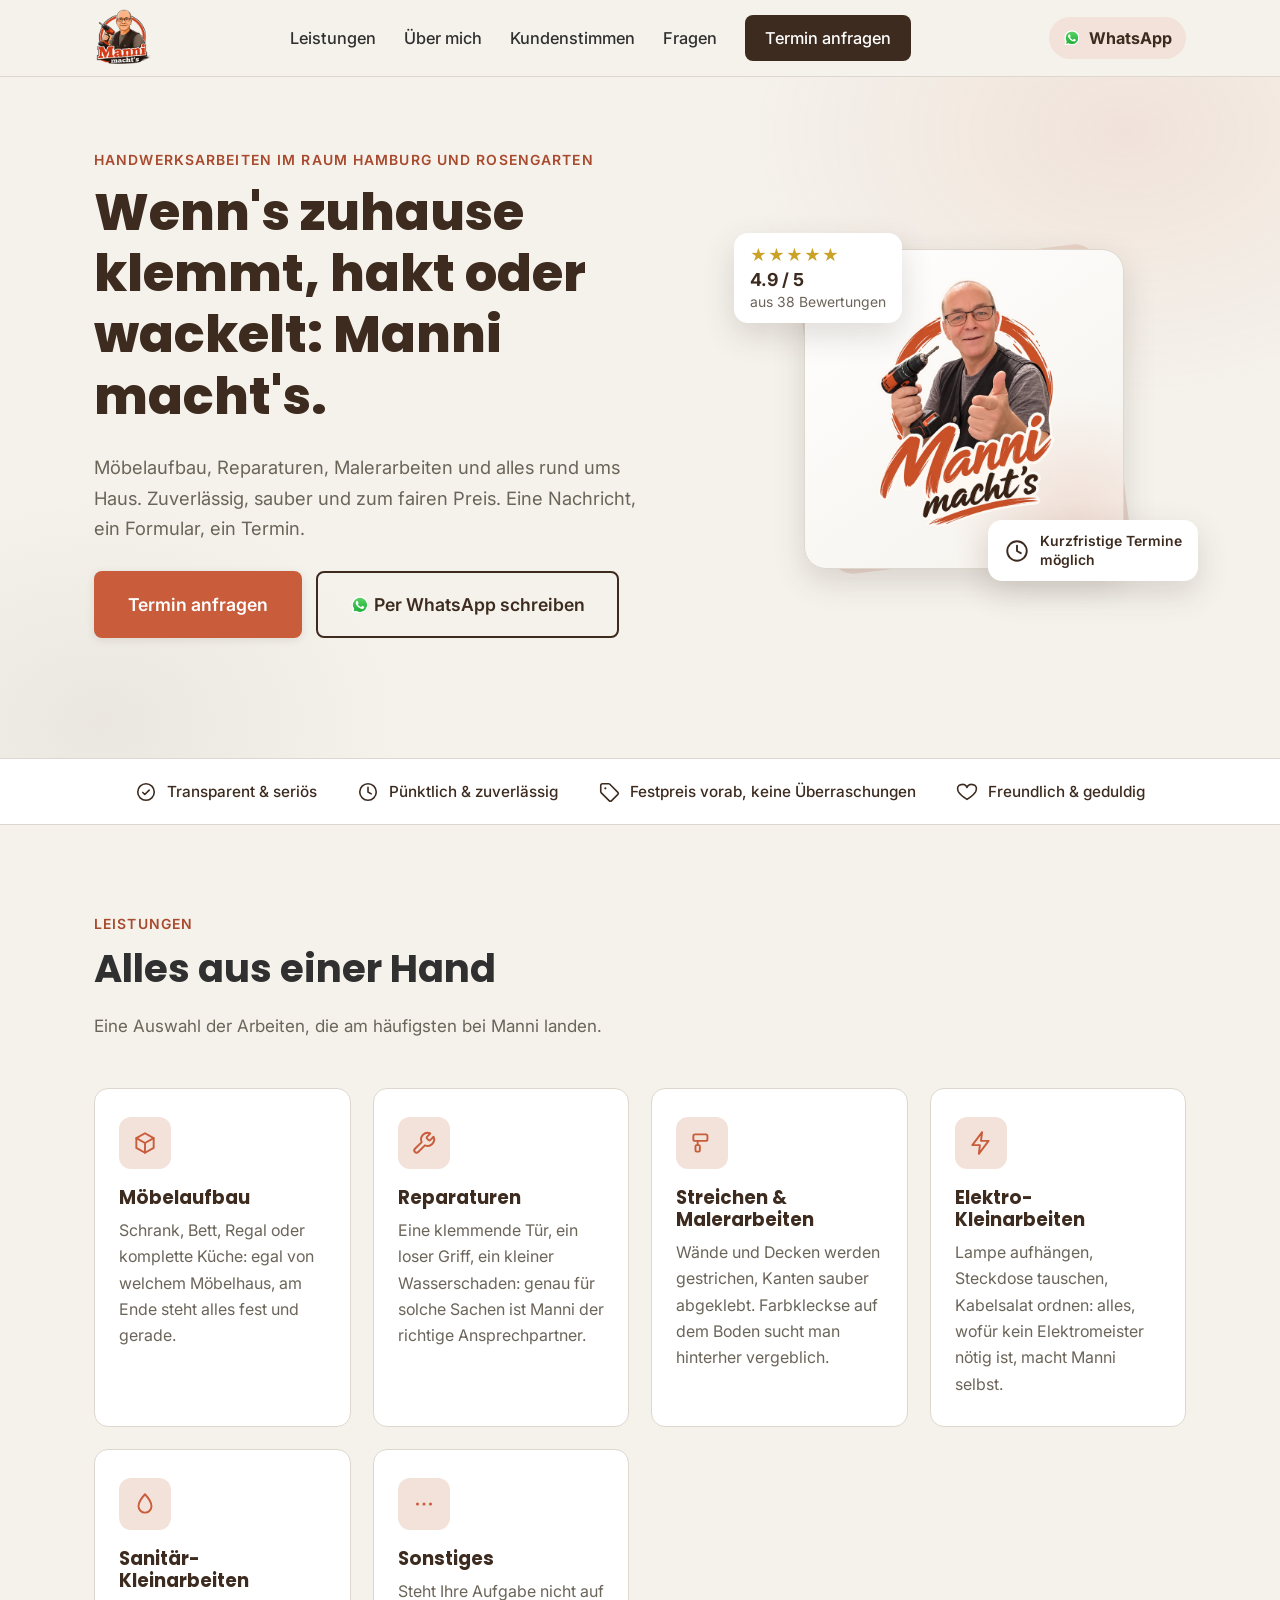
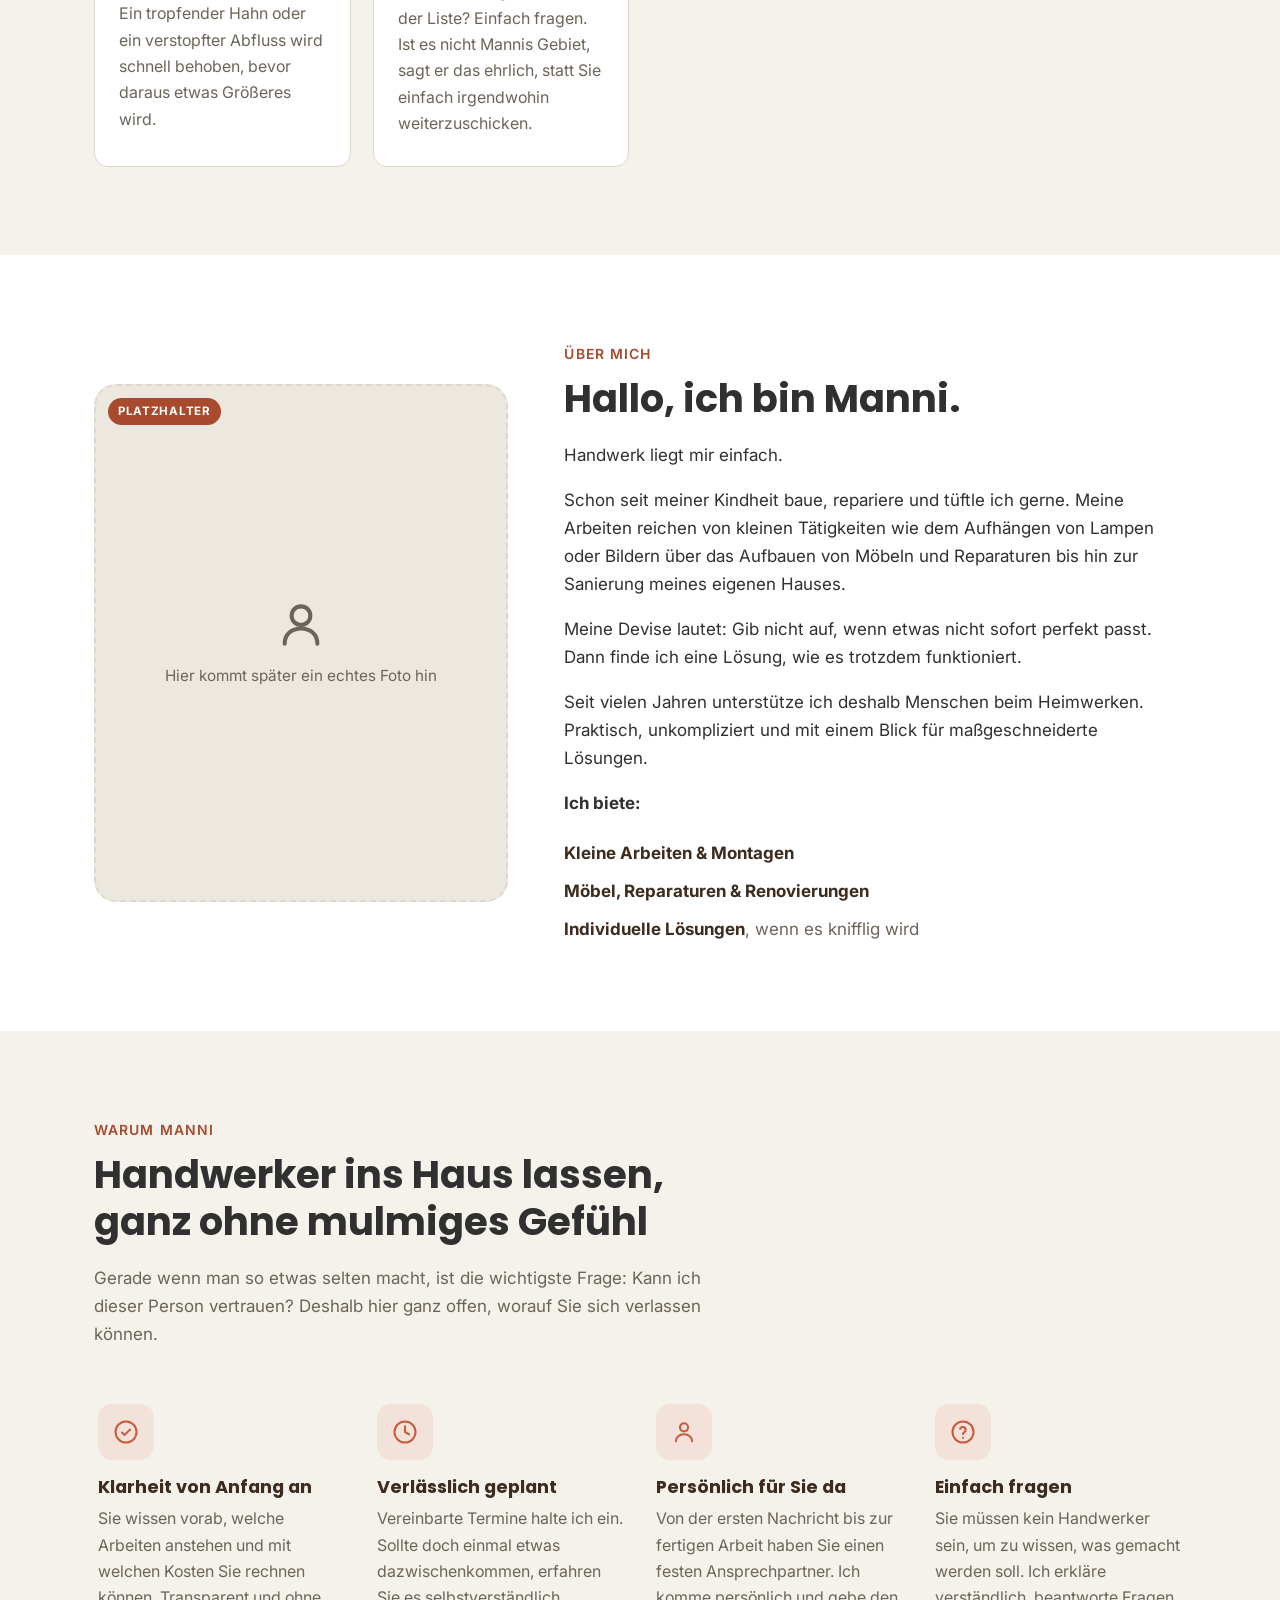
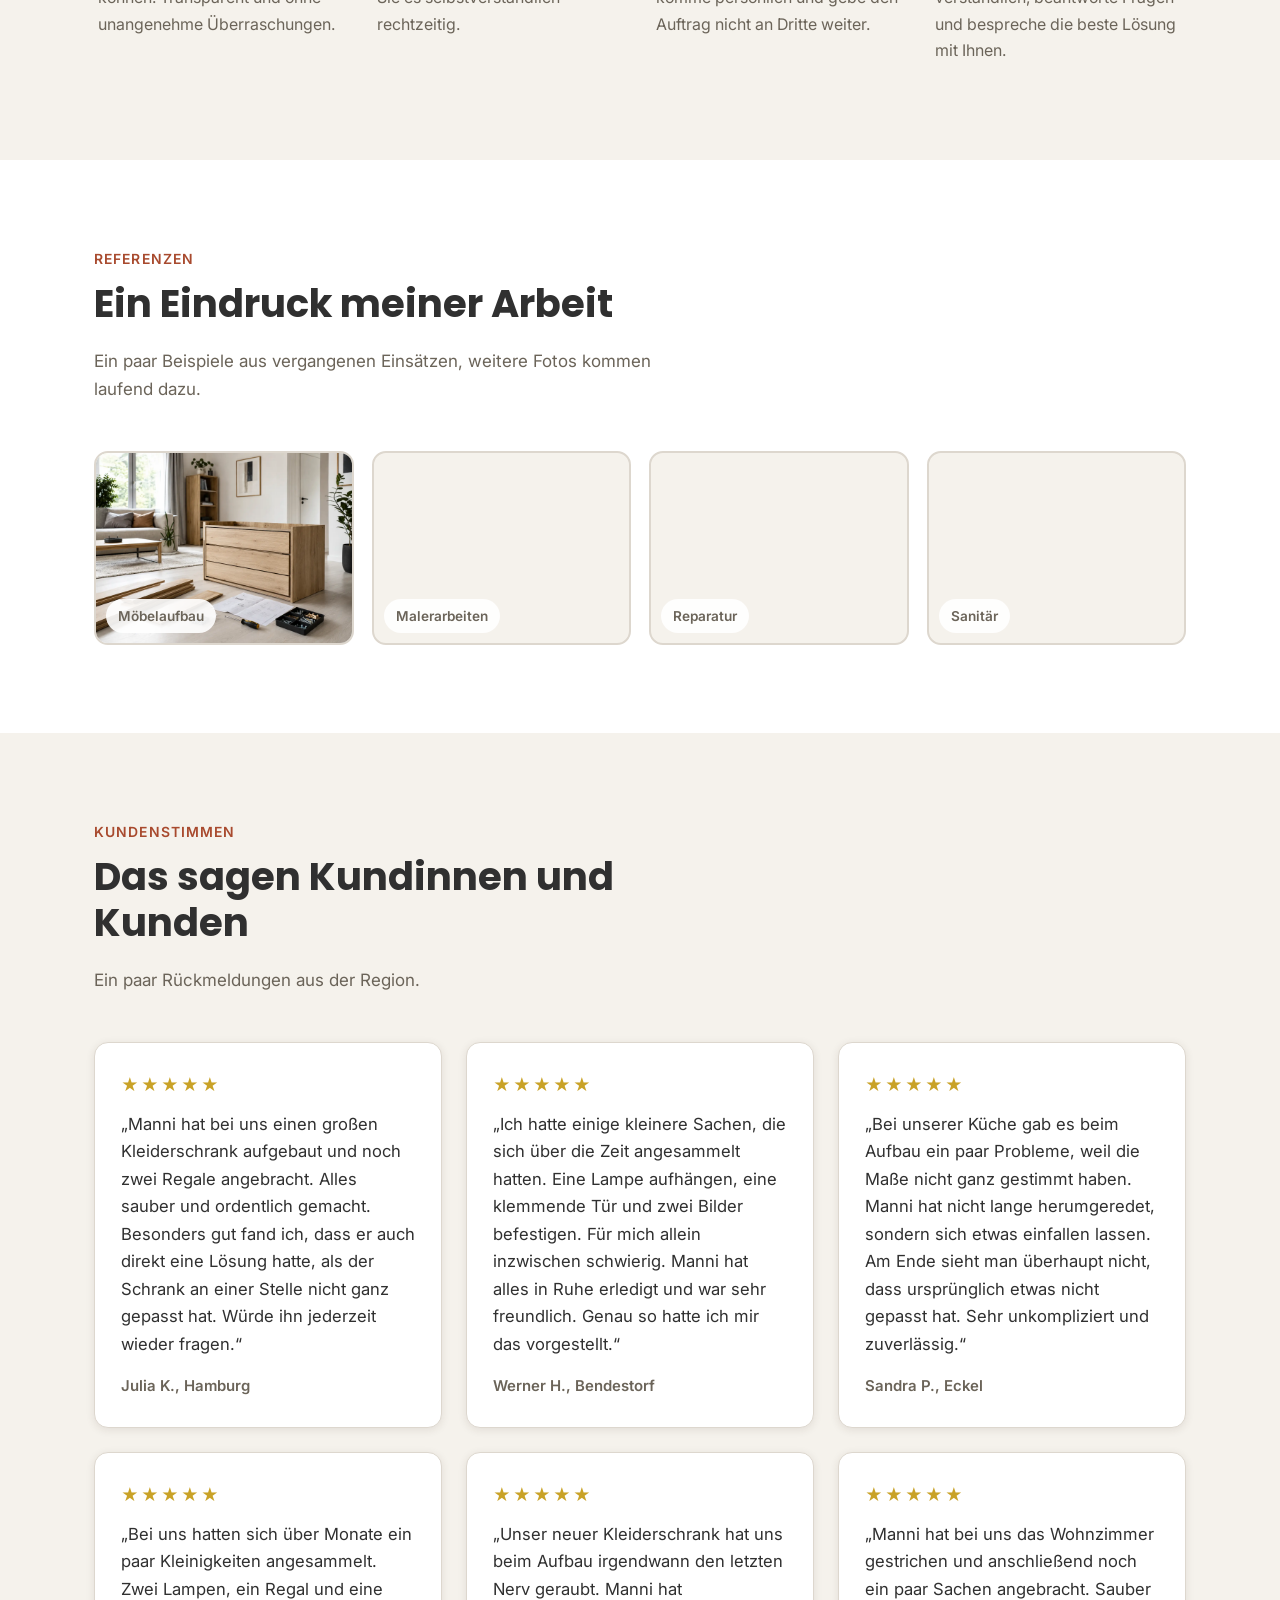
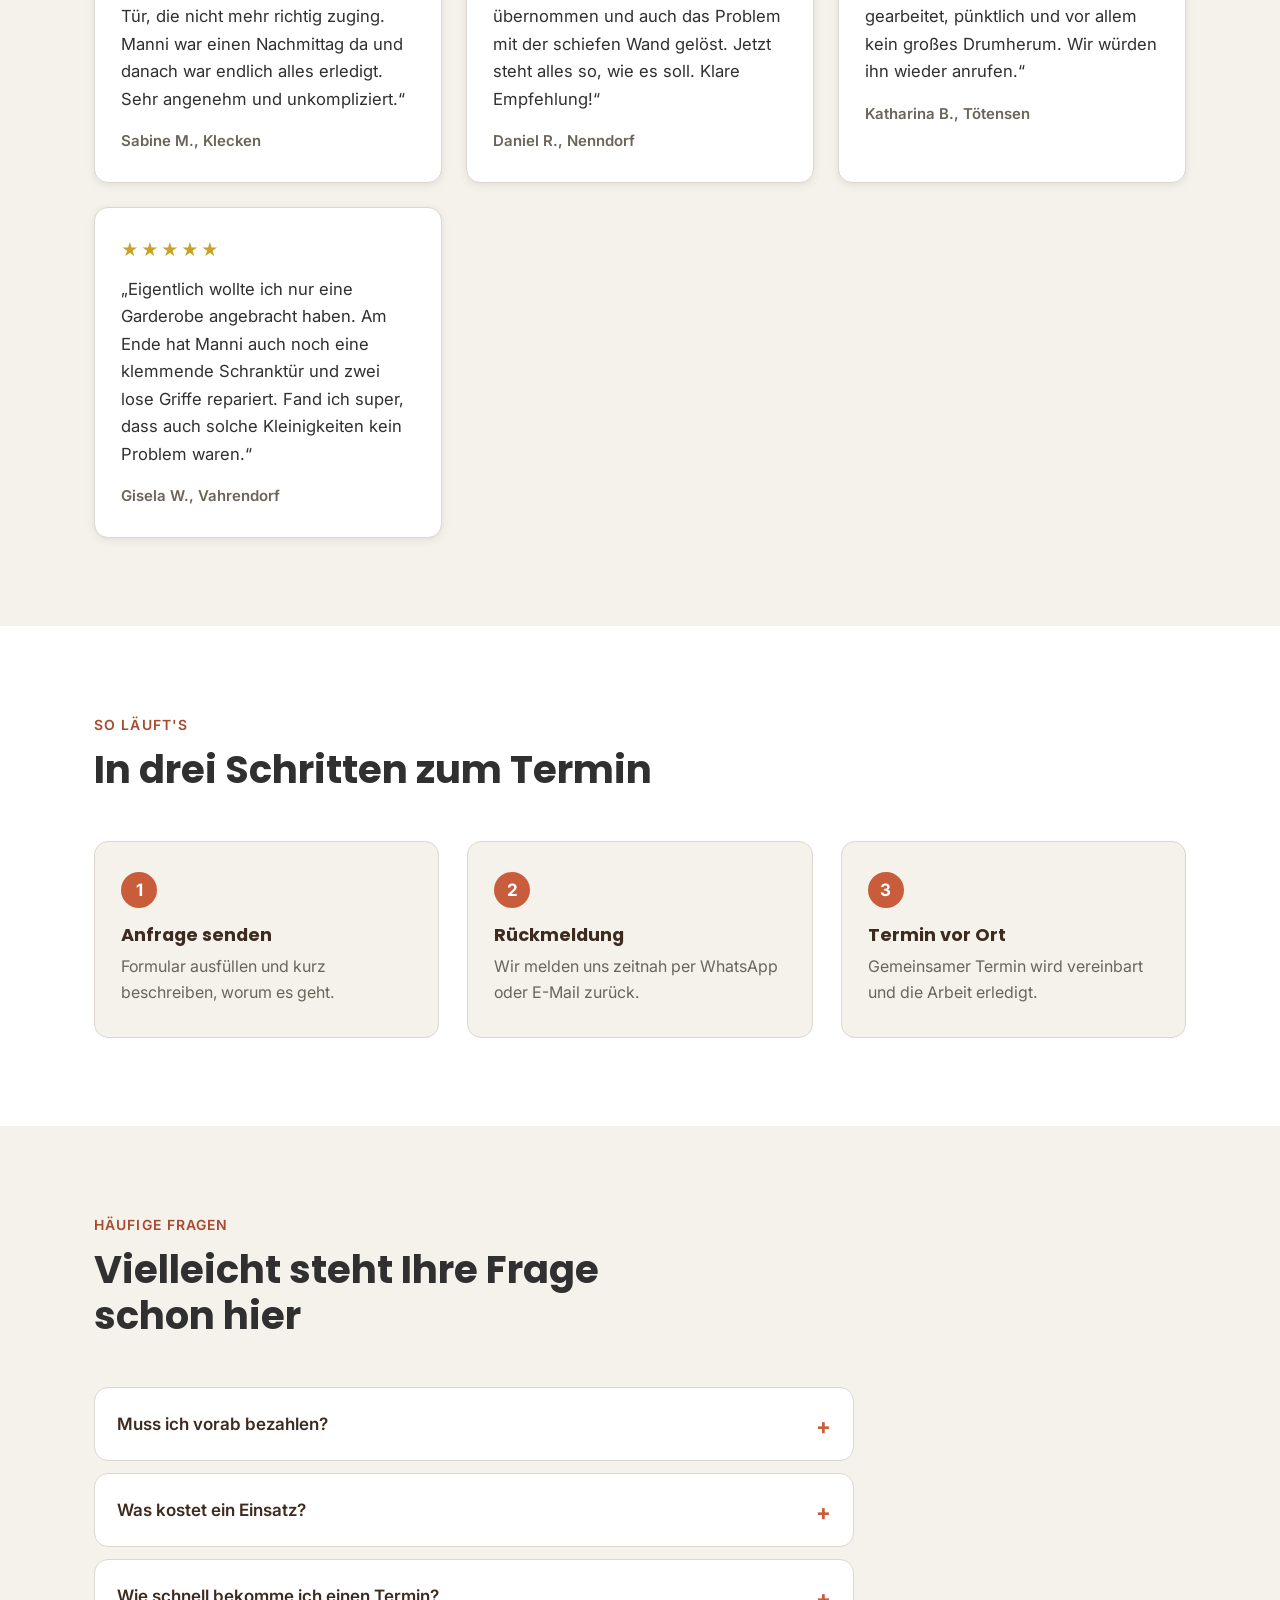
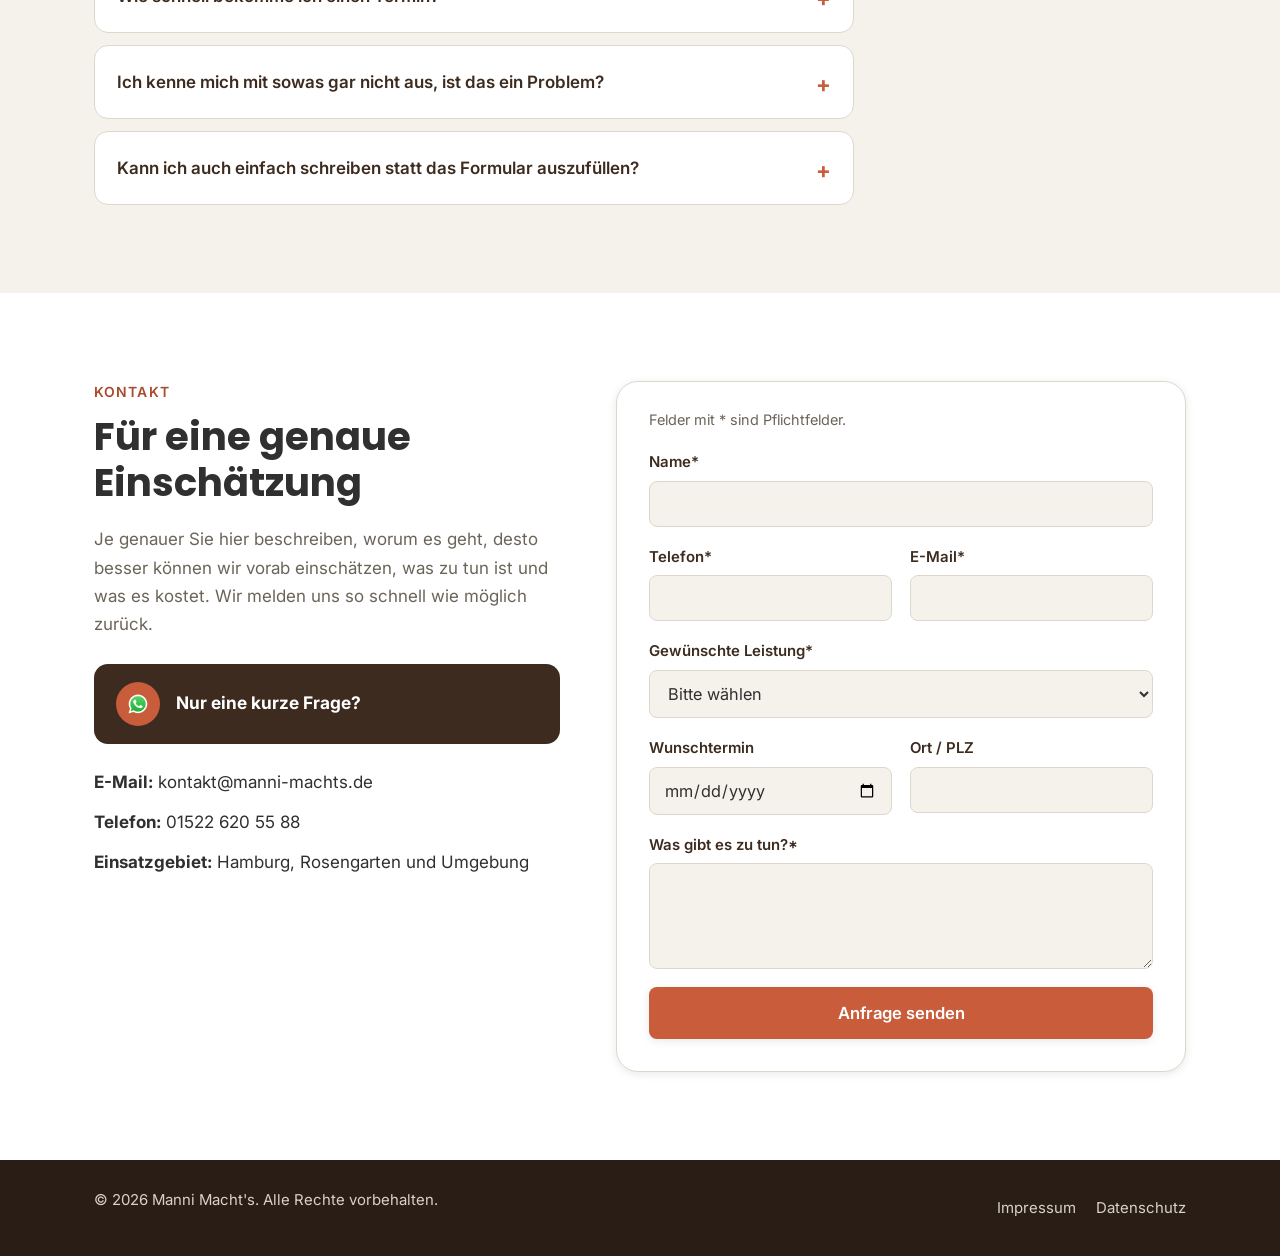
==== commit 515c5036: "Fix voice consistency, add 4 testimonials, mobile swipe carousel - Fix "ich"/"wir" mixing in booking" ====
--- a/index.html
+++ b/index.html
@@ -70,7 +70,7 @@
         <div class="floating-badge badge-rating">
           <span class="stars" aria-hidden="true">★★★★★</span>
           <strong>4.9 / 5</strong>
-          <span>aus 120+ Bewertungen</span>
+          <span>aus 38 Bewertungen</span>
         </div>
         <div class="floating-badge badge-quick">
           <svg viewBox="0 0 24 24" fill="none" aria-hidden="true"><circle cx="12" cy="12" r="9" stroke="currentColor" stroke-width="1.75"/><path d="M12 7v5l3.5 2" stroke="currentColor" stroke-width="1.75" stroke-linecap="round" stroke-linejoin="round"/></svg>
@@ -279,6 +279,26 @@
           <div class="stars" aria-hidden="true">★★★★★</div>
           <blockquote>„Bei unserer Küche gab es beim Aufbau ein paar Probleme, weil die Maße nicht ganz gestimmt haben. Manni hat nicht lange herumgeredet, sondern sich etwas einfallen lassen. Am Ende sieht man überhaupt nicht, dass ursprünglich etwas nicht gepasst hat. Sehr unkompliziert und zuverlässig.“</blockquote>
           <figcaption>Sandra P., Eckel</figcaption>
+        </figure>
+        <figure class="testimonial-card">
+          <div class="stars" aria-hidden="true">★★★★★</div>
+          <blockquote>„Bei uns hatten sich über Monate ein paar Kleinigkeiten angesammelt. Zwei Lampen, ein Regal und eine Tür, die nicht mehr richtig zuging. Manni war einen Nachmittag da und danach war endlich alles erledigt. Sehr angenehm und unkompliziert.“</blockquote>
+          <figcaption>Sabine M., Klecken</figcaption>
+        </figure>
+        <figure class="testimonial-card">
+          <div class="stars" aria-hidden="true">★★★★★</div>
+          <blockquote>„Unser neuer Kleiderschrank hat uns beim Aufbau irgendwann den letzten Nerv geraubt. Manni hat übernommen und auch das Problem mit der schiefen Wand gelöst. Jetzt steht alles so, wie es soll. Klare Empfehlung!“</blockquote>
+          <figcaption>Daniel R., Nenndorf</figcaption>
+        </figure>
+        <figure class="testimonial-card">
+          <div class="stars" aria-hidden="true">★★★★★</div>
+          <blockquote>„Manni hat bei uns das Wohnzimmer gestrichen und anschließend noch ein paar Sachen angebracht. Sauber gearbeitet, pünktlich und vor allem kein großes Drumherum. Wir würden ihn wieder anrufen.“</blockquote>
+          <figcaption>Katharina B., Tötensen</figcaption>
+        </figure>
+        <figure class="testimonial-card">
+          <div class="stars" aria-hidden="true">★★★★★</div>
+          <blockquote>„Eigentlich wollte ich nur eine Garderobe angebracht haben. Am Ende hat Manni auch noch eine klemmende Schranktür und zwei lose Griffe repariert. Fand ich super, dass auch solche Kleinigkeiten kein Problem waren.“</blockquote>
+          <figcaption>Gisela W., Vahrendorf</figcaption>
         </figure>
       </div>
     </div>
@@ -323,7 +343,7 @@
         </details>
         <details class="faq-item">
           <summary>Was kostet ein Einsatz?</summary>
-          <p>Kommt ganz auf die Aufgabe an, das lässt sich pauschal schwer sagen. Nach Ihrer Anfrage bekommen Sie eine ehrliche Einschätzung, bevor Sie sich festlegen müssen.</p>
+          <p>Kommt ganz auf die Aufgabe an, das lässt sich pauschal schwer sagen. Am genauesten wird die Einschätzung, wenn Sie dafür das Formular mit allen Details ausfüllen. Nach Ihrer Anfrage bekommen Sie dann eine ehrliche Einschätzung, bevor Sie sich festlegen müssen.</p>
         </details>
         <details class="faq-item">
           <summary>Wie schnell bekomme ich einen Termin?</summary>
@@ -335,7 +355,7 @@
         </details>
         <details class="faq-item">
           <summary>Kann ich auch einfach schreiben statt das Formular auszufüllen?</summary>
-          <p>Für eine kurze Frage gerne, am schnellsten per <a href="https://wa.me/4915226205588?text=Hallo%20Manni%2C%20ich%20habe%20eine%20Frage%20zu%20einem%20Auftrag." target="_blank" rel="noopener">WhatsApp</a>. Wenn Sie schon wissen, worum es geht, hilft mir das Formular, Ihnen direkt eine genaue Einschätzung zu geben.</p>
+          <p>Für eine kurze Frage gerne, am schnellsten per <a href="https://wa.me/4915226205588?text=Hallo%20Manni%2C%20ich%20habe%20eine%20Frage%20zu%20einem%20Auftrag." target="_blank" rel="noopener">WhatsApp</a>. Wenn Sie schon wissen, worum es geht, hilft uns das Formular, Ihnen direkt eine genaue Einschätzung zu geben.</p>
         </details>
       </div>
     </div>
@@ -346,7 +366,7 @@
       <div class="contact-text">
         <p class="eyebrow">Kontakt</p>
         <h2>Für eine genaue Einschätzung</h2>
-        <p class="section-sub">Je genauer Sie hier beschreiben, worum es geht, desto besser kann ich vorab einschätzen, was zu tun ist und was es kostet. Wir melden uns so schnell wie möglich zurück.</p>
+        <p class="section-sub">Je genauer Sie hier beschreiben, worum es geht, desto besser können wir vorab einschätzen, was zu tun ist und was es kostet. Wir melden uns so schnell wie möglich zurück.</p>
 
         <a href="https://wa.me/4915226205588?text=Hallo%20Manni%2C%20ich%20habe%20eine%20Frage%20zu%20einem%20Auftrag." class="call-highlight" target="_blank" rel="noopener">
           <span class="call-highlight-icon">
--- a/css/style.css
+++ b/css/style.css
@@ -743,6 +743,18 @@
 
   .call-highlight { flex-wrap: wrap; }
 
+  .testimonial-grid {
+    display: flex;
+    overflow-x: auto;
+    scroll-snap-type: x mandatory;
+    -webkit-overflow-scrolling: touch;
+    gap: 16px;
+    margin: 0 -24px;
+    padding: 0 24px 8px;
+    scroll-padding-left: 24px;
+  }
+  .testimonial-card { flex: 0 0 85%; scroll-snap-align: start; }
+
   .section { padding: 56px 0; }
   .hero { padding: 48px 0 56px; }
   .section-head { margin-bottom: 32px; }
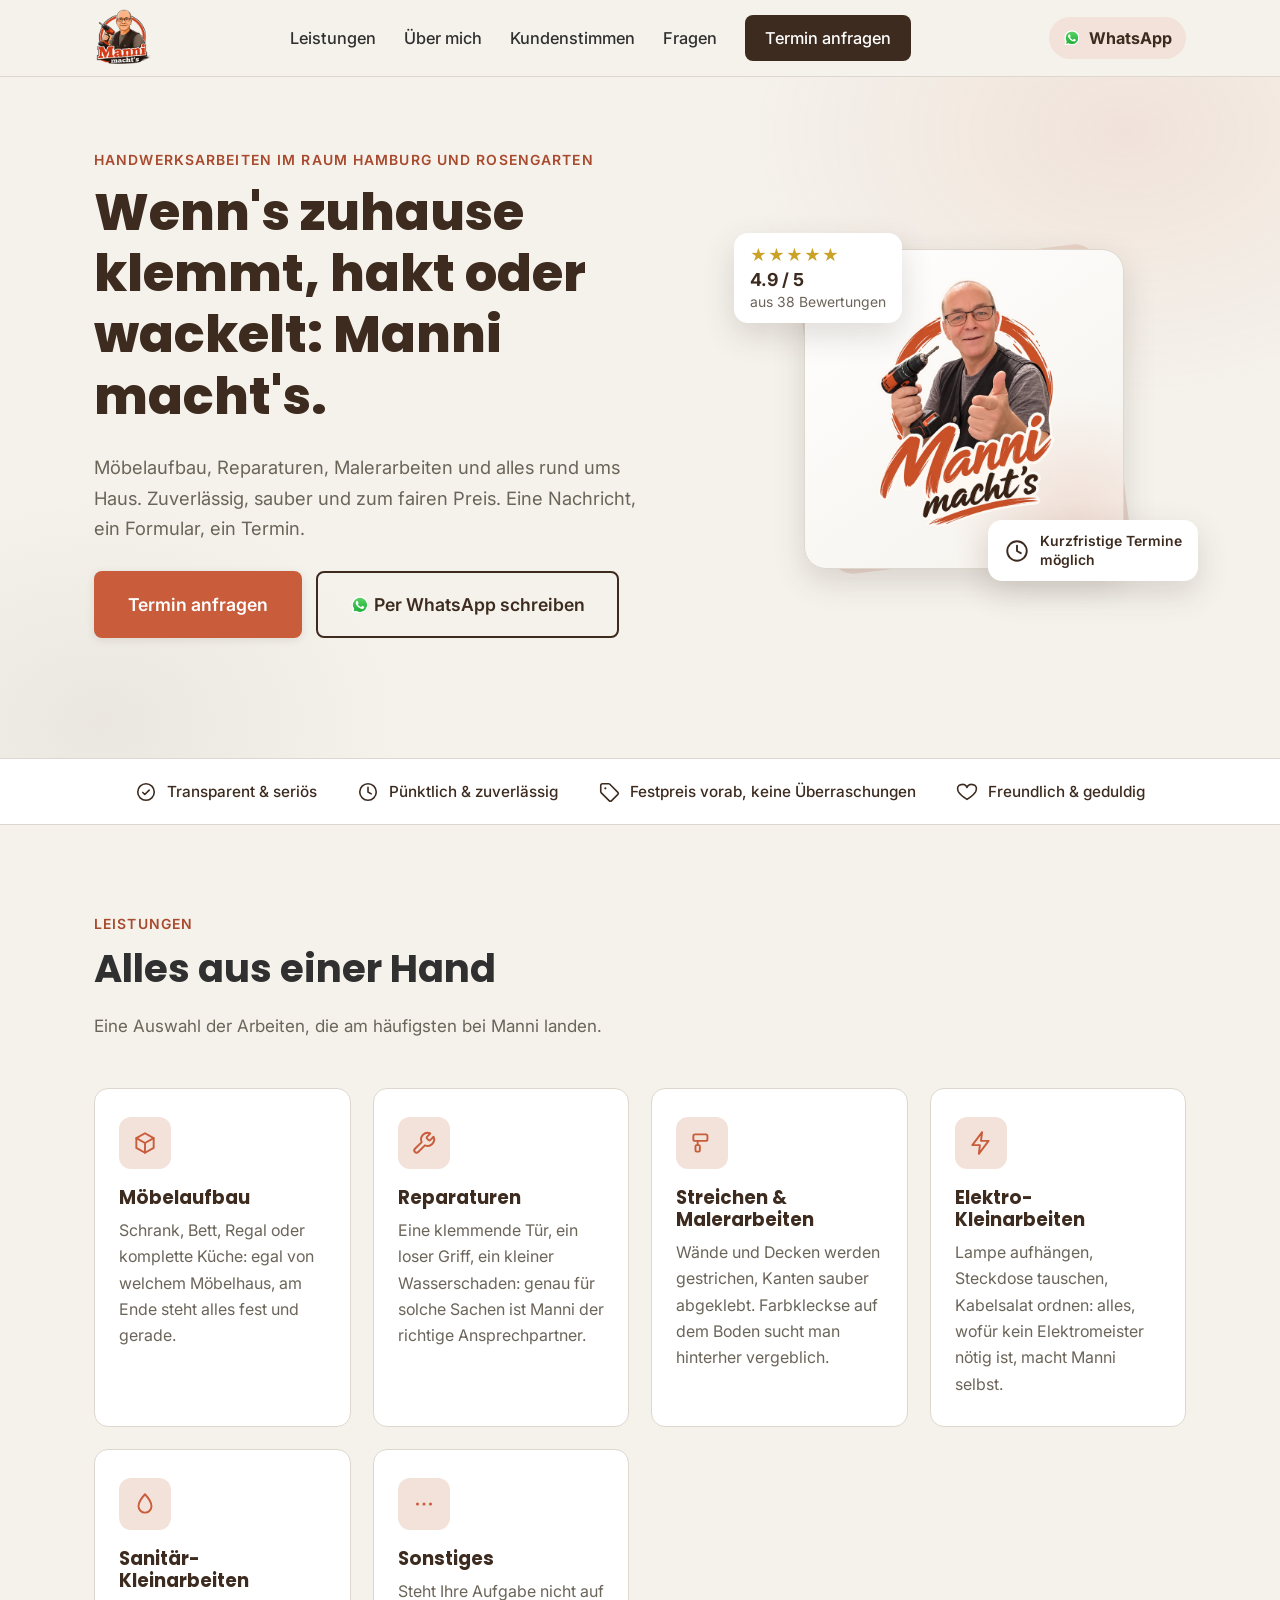
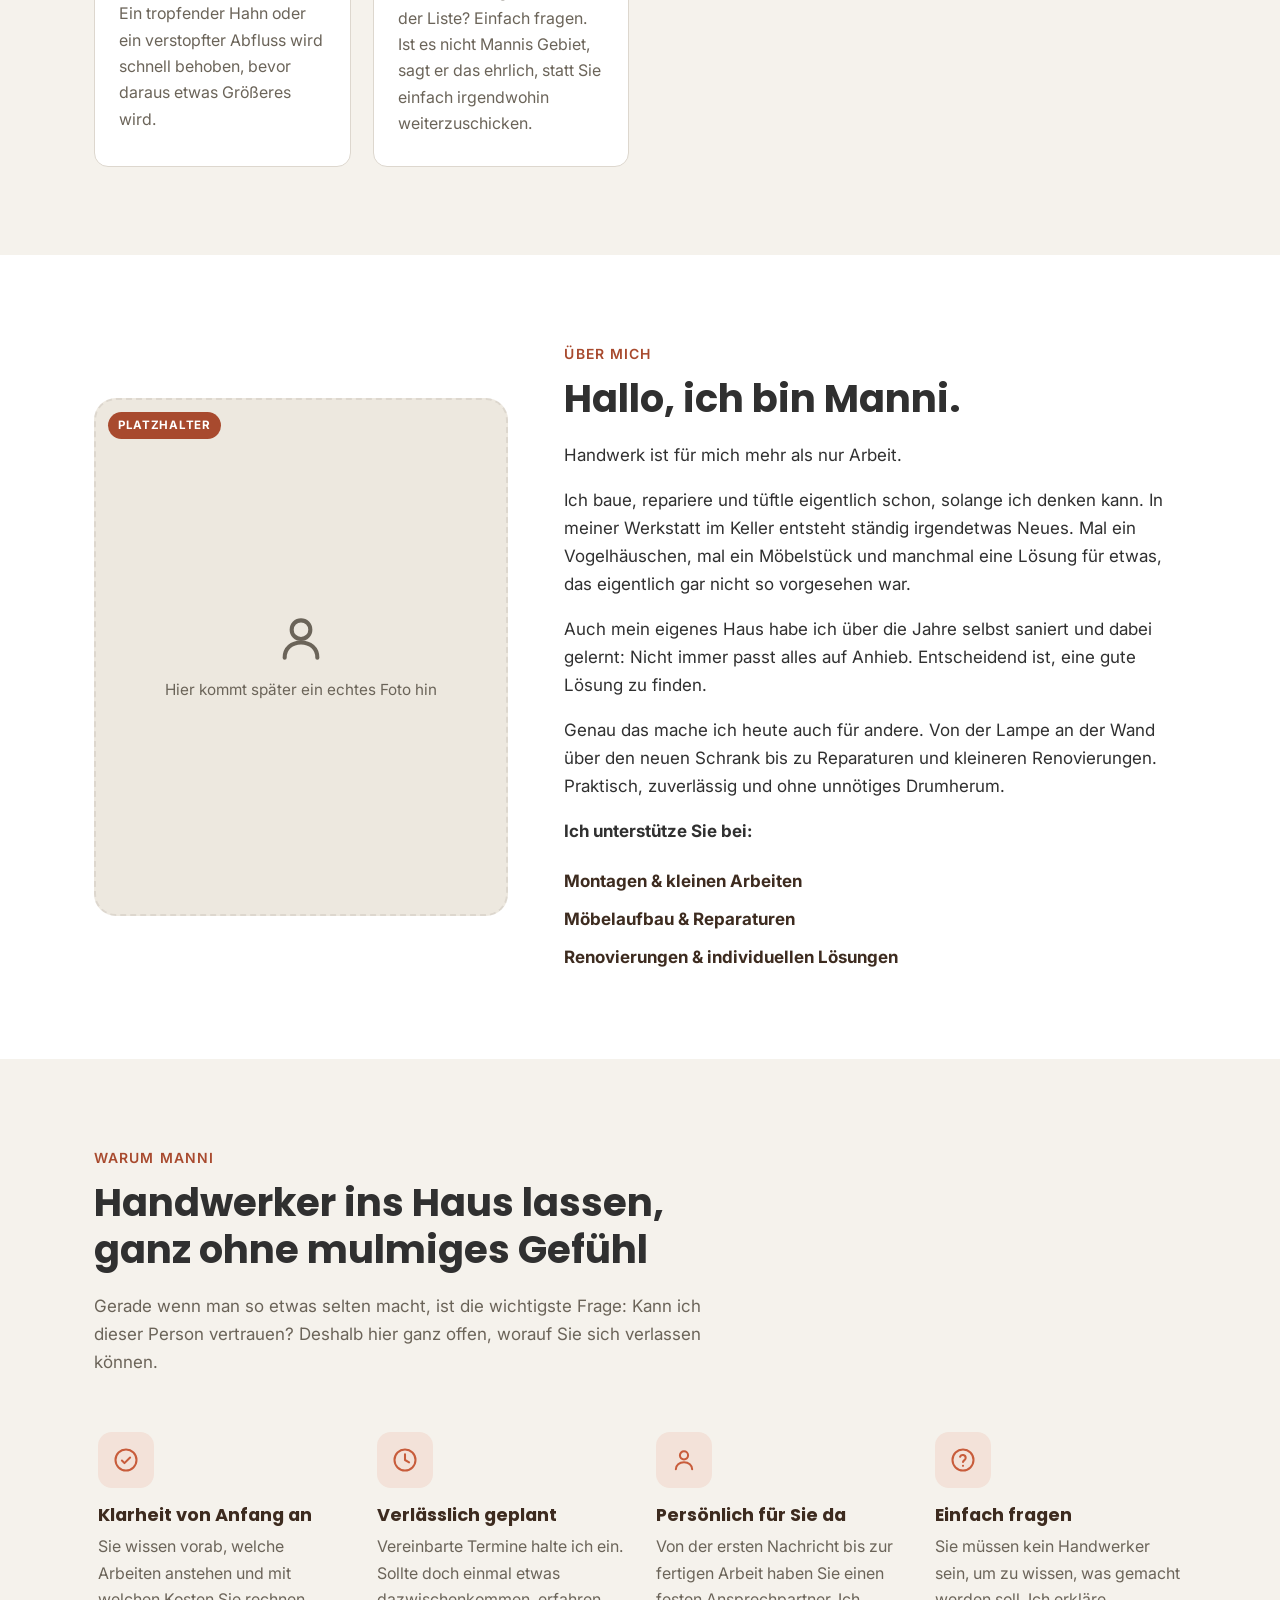
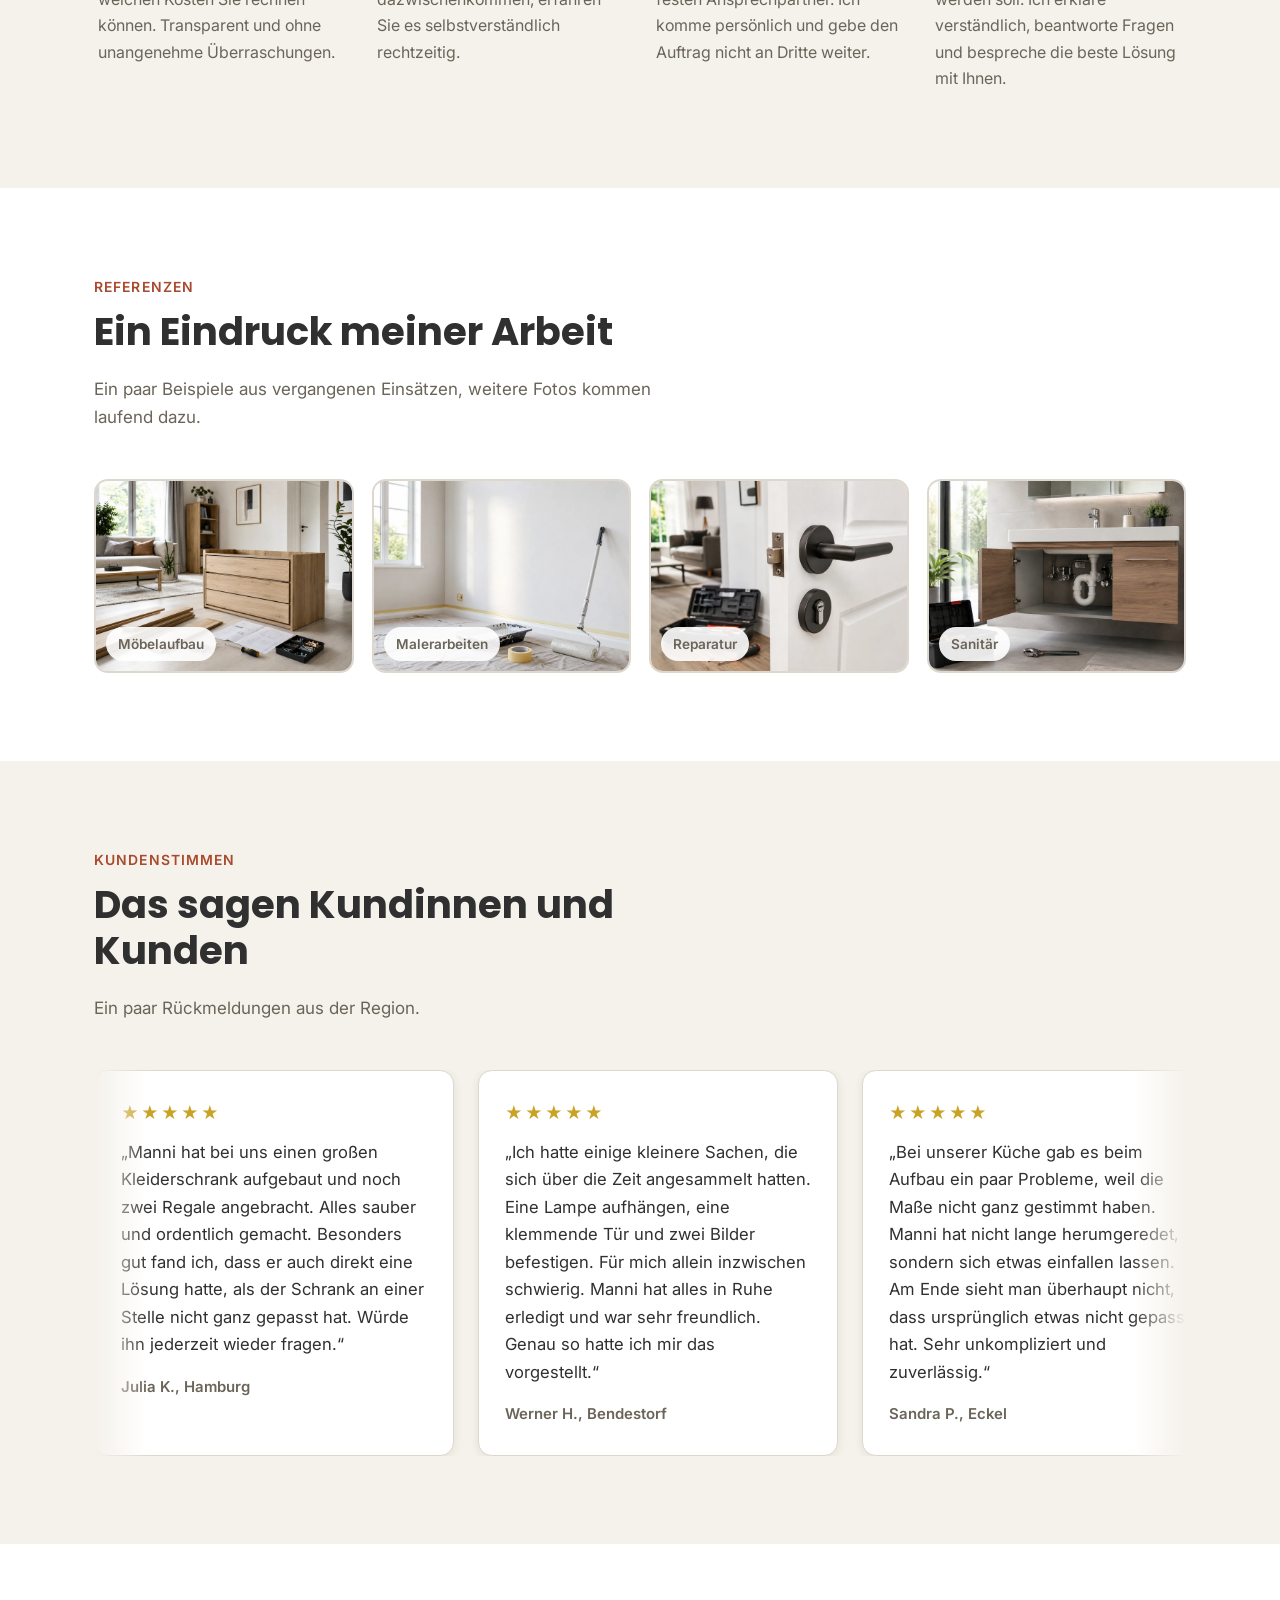
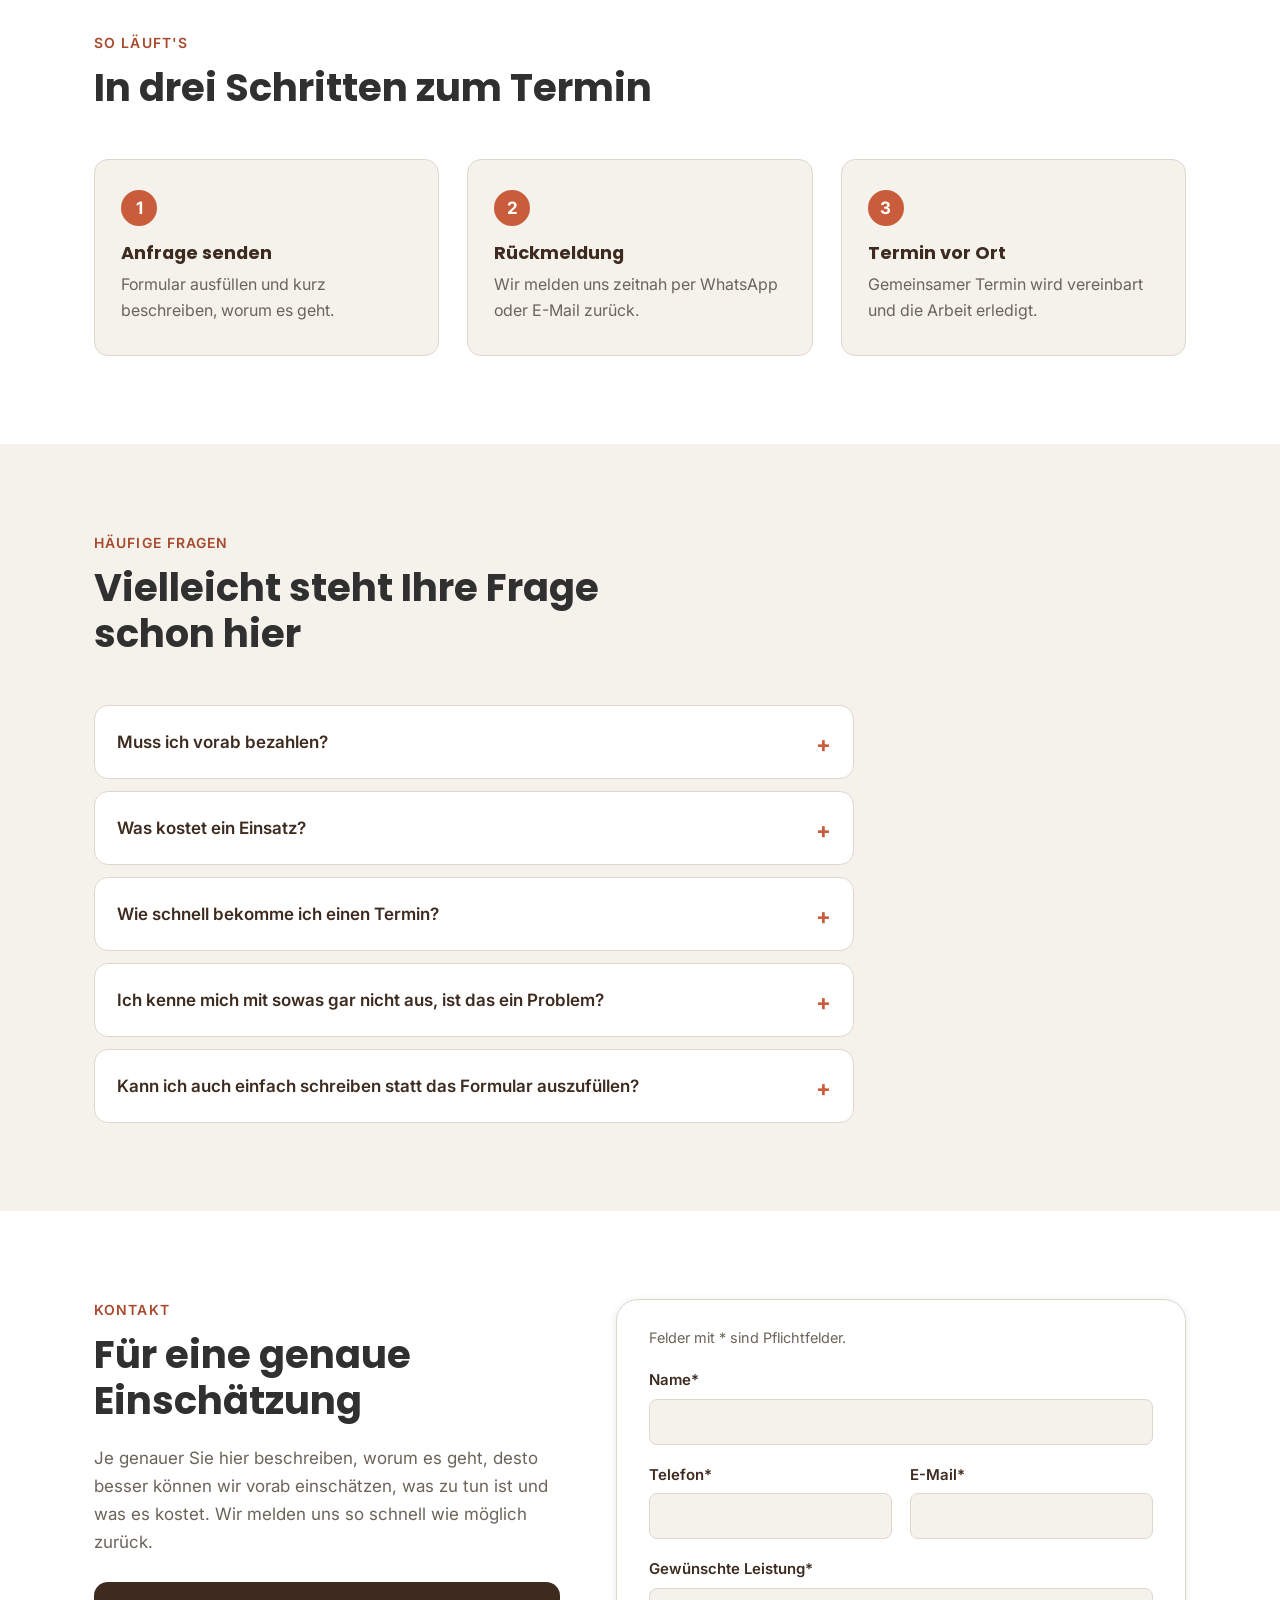
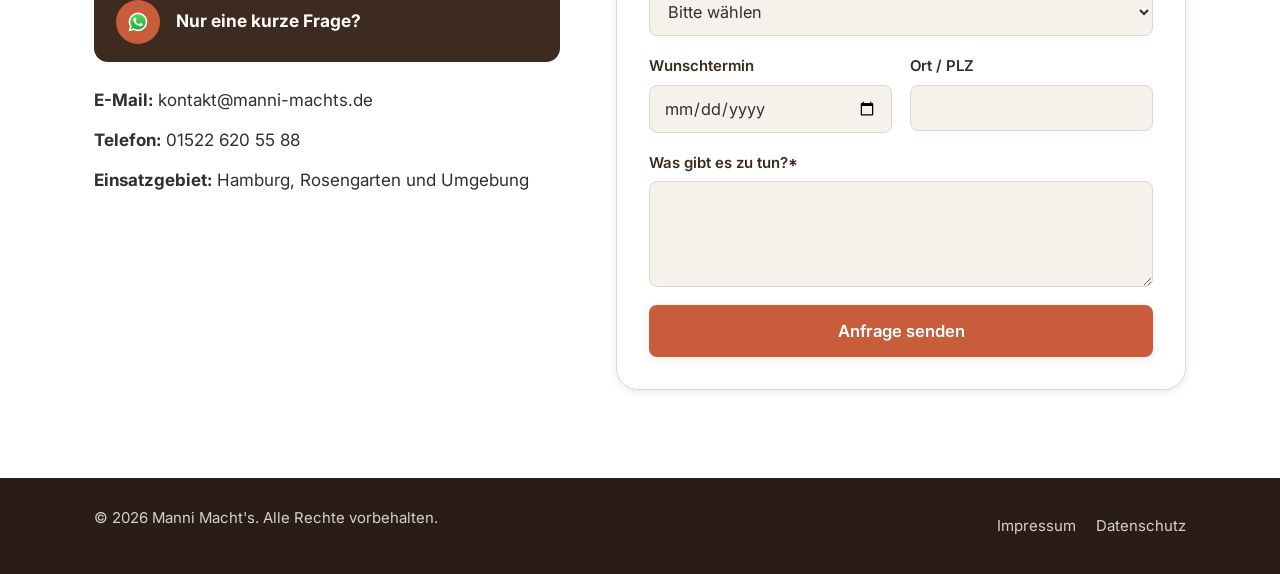
==== commit 61e2c95d: "Auto-scrolling testimonial marquee, updated About Me text - Replace the static testimonial grid / mo" ====
--- a/index.html
+++ b/index.html
@@ -175,15 +175,15 @@
       <div class="about-text">
         <p class="eyebrow">Über mich</p>
         <h2>Hallo, ich bin Manni.</h2>
-        <p>Handwerk liegt mir einfach.</p>
-        <p>Schon seit meiner Kindheit baue, repariere und tüftle ich gerne. Meine Arbeiten reichen von kleinen Tätigkeiten wie dem Aufhängen von Lampen oder Bildern über das Aufbauen von Möbeln und Reparaturen bis hin zur Sanierung meines eigenen Hauses.</p>
-        <p>Meine Devise lautet: Gib nicht auf, wenn etwas nicht sofort perfekt passt. Dann finde ich eine Lösung, wie es trotzdem funktioniert.</p>
-        <p>Seit vielen Jahren unterstütze ich deshalb Menschen beim Heimwerken. Praktisch, unkompliziert und mit einem Blick für maßgeschneiderte Lösungen.</p>
-        <p><strong>Ich biete:</strong></p>
+        <p>Handwerk ist für mich mehr als nur Arbeit.</p>
+        <p>Ich baue, repariere und tüftle eigentlich schon, solange ich denken kann. In meiner Werkstatt im Keller entsteht ständig irgendetwas Neues. Mal ein Vogelhäuschen, mal ein Möbelstück und manchmal eine Lösung für etwas, das eigentlich gar nicht so vorgesehen war.</p>
+        <p>Auch mein eigenes Haus habe ich über die Jahre selbst saniert und dabei gelernt: Nicht immer passt alles auf Anhieb. Entscheidend ist, eine gute Lösung zu finden.</p>
+        <p>Genau das mache ich heute auch für andere. Von der Lampe an der Wand über den neuen Schrank bis zu Reparaturen und kleineren Renovierungen. Praktisch, zuverlässig und ohne unnötiges Drumherum.</p>
+        <p><strong>Ich unterstütze Sie bei:</strong></p>
         <ul class="about-facts">
-          <li><strong>Kleine Arbeiten &amp; Montagen</strong></li>
-          <li><strong>Möbel, Reparaturen &amp; Renovierungen</strong></li>
-          <li><strong>Individuelle Lösungen</strong>, wenn es knifflig wird</li>
+          <li><strong>Montagen &amp; kleinen Arbeiten</strong></li>
+          <li><strong>Möbelaufbau &amp; Reparaturen</strong></li>
+          <li><strong>Renovierungen &amp; individuellen Lösungen</strong></li>
         </ul>
       </div>
     </div>
@@ -264,7 +264,8 @@
         <h2>Das sagen Kundinnen und Kunden</h2>
         <p class="section-sub">Ein paar Rückmeldungen aus der Region.</p>
       </div>
-      <div class="testimonial-grid">
+      <div class="testimonial-marquee">
+        <div class="testimonial-track" id="testimonial-track">
         <figure class="testimonial-card">
           <div class="stars" aria-hidden="true">★★★★★</div>
           <blockquote>„Manni hat bei uns einen großen Kleiderschrank aufgebaut und noch zwei Regale angebracht. Alles sauber und ordentlich gemacht. Besonders gut fand ich, dass er auch direkt eine Lösung hatte, als der Schrank an einer Stelle nicht ganz gepasst hat. Würde ihn jederzeit wieder fragen.“</blockquote>
@@ -300,6 +301,7 @@
           <blockquote>„Eigentlich wollte ich nur eine Garderobe angebracht haben. Am Ende hat Manni auch noch eine klemmende Schranktür und zwei lose Griffe repariert. Fand ich super, dass auch solche Kleinigkeiten kein Problem waren.“</blockquote>
           <figcaption>Gisela W., Vahrendorf</figcaption>
         </figure>
+        </div>
       </div>
     </div>
   </section>
--- a/css/style.css
+++ b/css/style.css
@@ -473,13 +473,28 @@
   border-radius: 20px;
 }
 
-/* ---------- Testimonials ---------- */
-.testimonial-grid {
-  display: grid;
-  grid-template-columns: repeat(auto-fit, minmax(260px, 1fr));
+/* ---------- Testimonials (auto-scrolling marquee) ---------- */
+.testimonial-marquee {
+  overflow: hidden;
+  -webkit-mask-image: linear-gradient(to right, transparent, #000 5%, #000 95%, transparent);
+  mask-image: linear-gradient(to right, transparent, #000 5%, #000 95%, transparent);
+}
+.testimonial-track {
+  display: flex;
+  align-items: stretch;
   gap: 24px;
+  width: max-content;
+  animation: testimonial-scroll 60s linear infinite;
+}
+.testimonial-track.is-paused,
+.testimonial-track:hover { animation-play-state: paused; }
+.testimonial-track { cursor: pointer; }
+@keyframes testimonial-scroll {
+  from { transform: translateX(0); }
+  to { transform: translateX(-50%); }
 }
 .testimonial-card {
+  flex: 0 0 min(85vw, 360px);
   margin: 0;
   background: var(--color-surface);
   border: 1px solid var(--color-border);
@@ -743,18 +758,6 @@
 
   .call-highlight { flex-wrap: wrap; }
 
-  .testimonial-grid {
-    display: flex;
-    overflow-x: auto;
-    scroll-snap-type: x mandatory;
-    -webkit-overflow-scrolling: touch;
-    gap: 16px;
-    margin: 0 -24px;
-    padding: 0 24px 8px;
-    scroll-padding-left: 24px;
-  }
-  .testimonial-card { flex: 0 0 85%; scroll-snap-align: start; }
-
   .section { padding: 56px 0; }
   .hero { padding: 48px 0 56px; }
   .section-head { margin-bottom: 32px; }
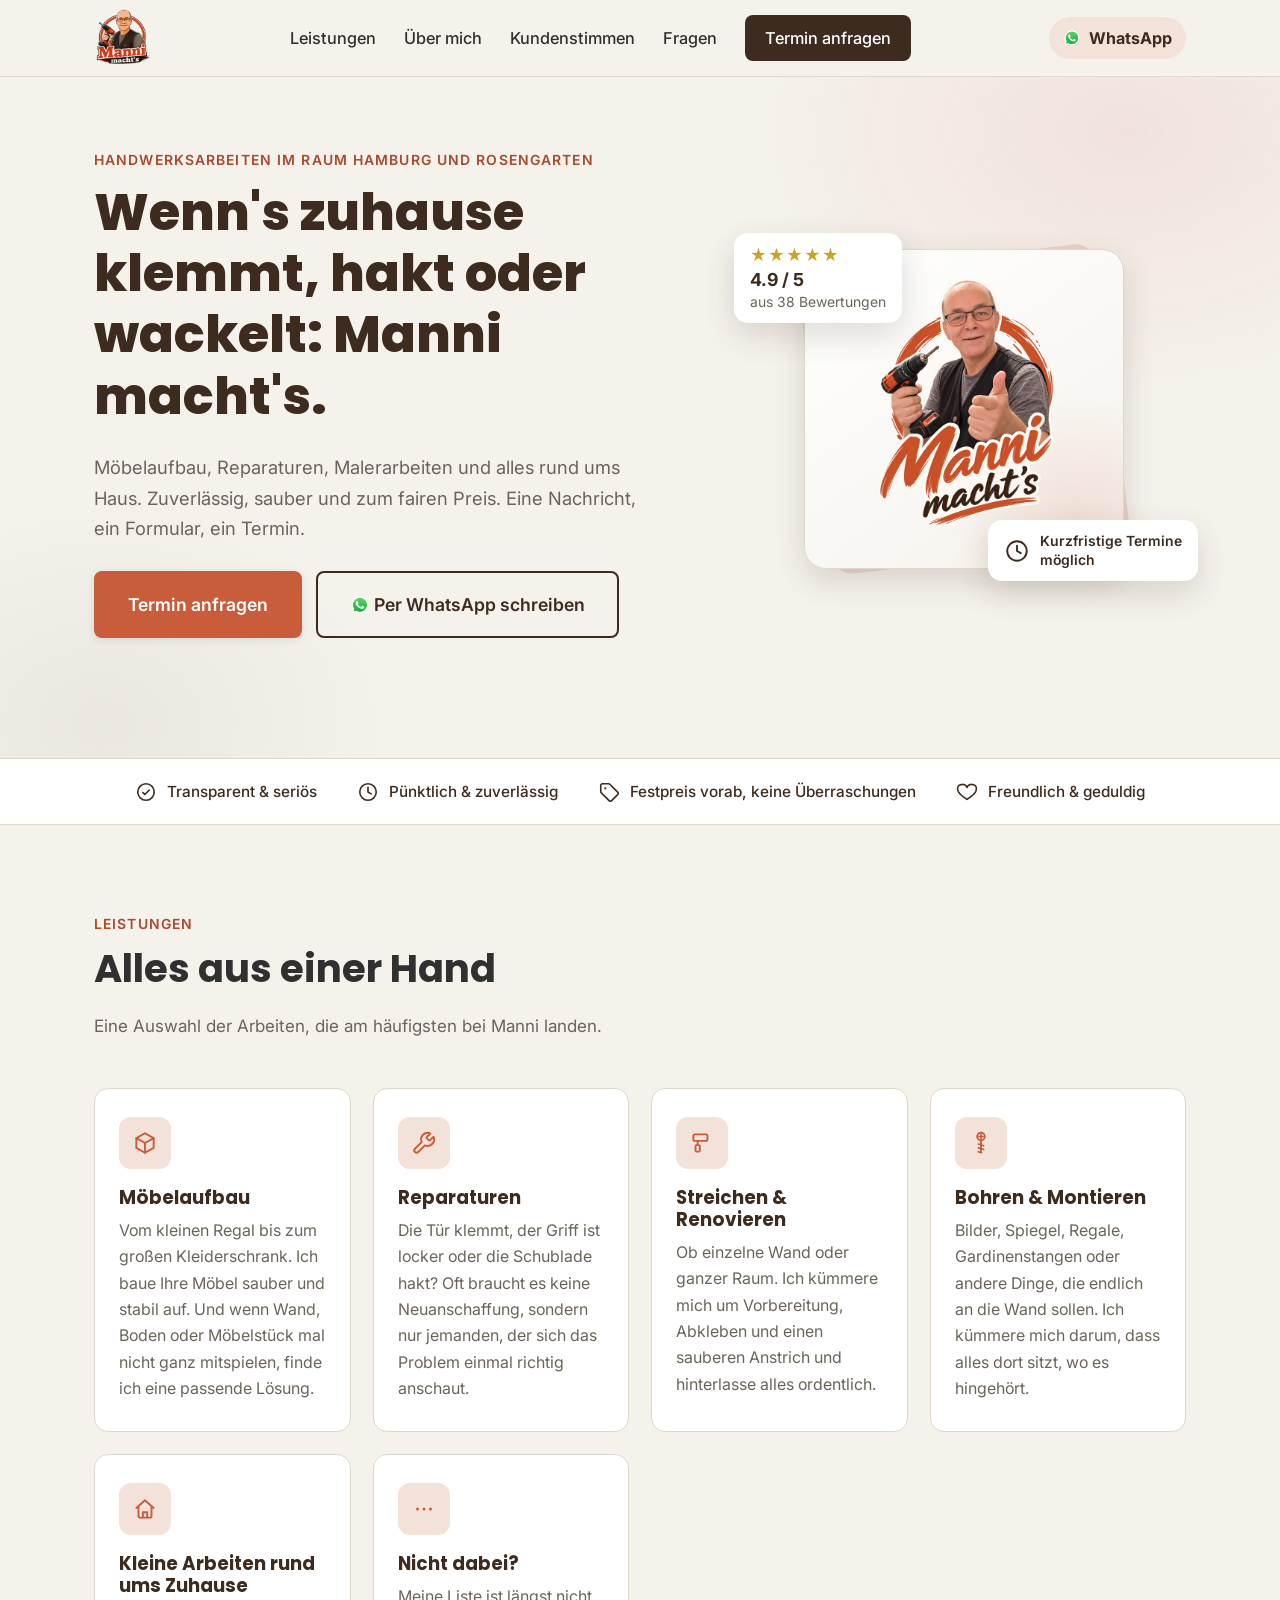
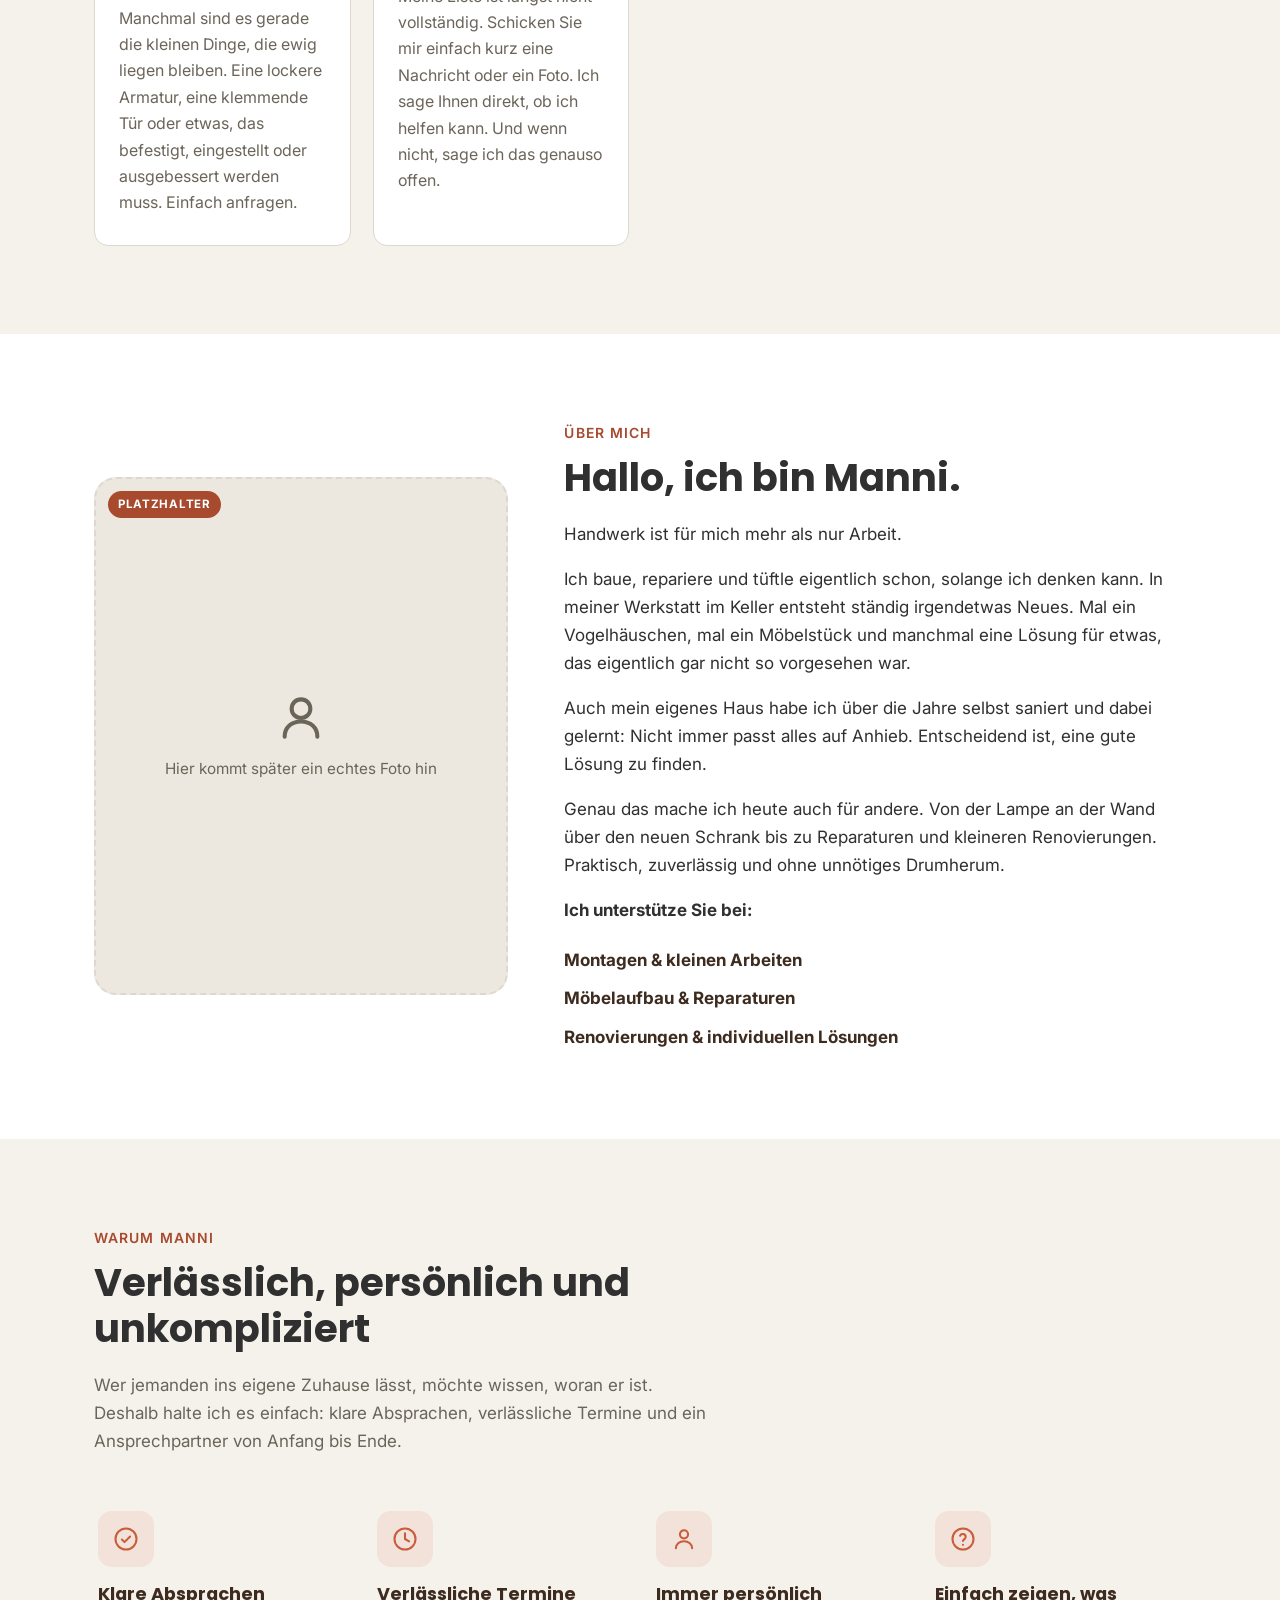
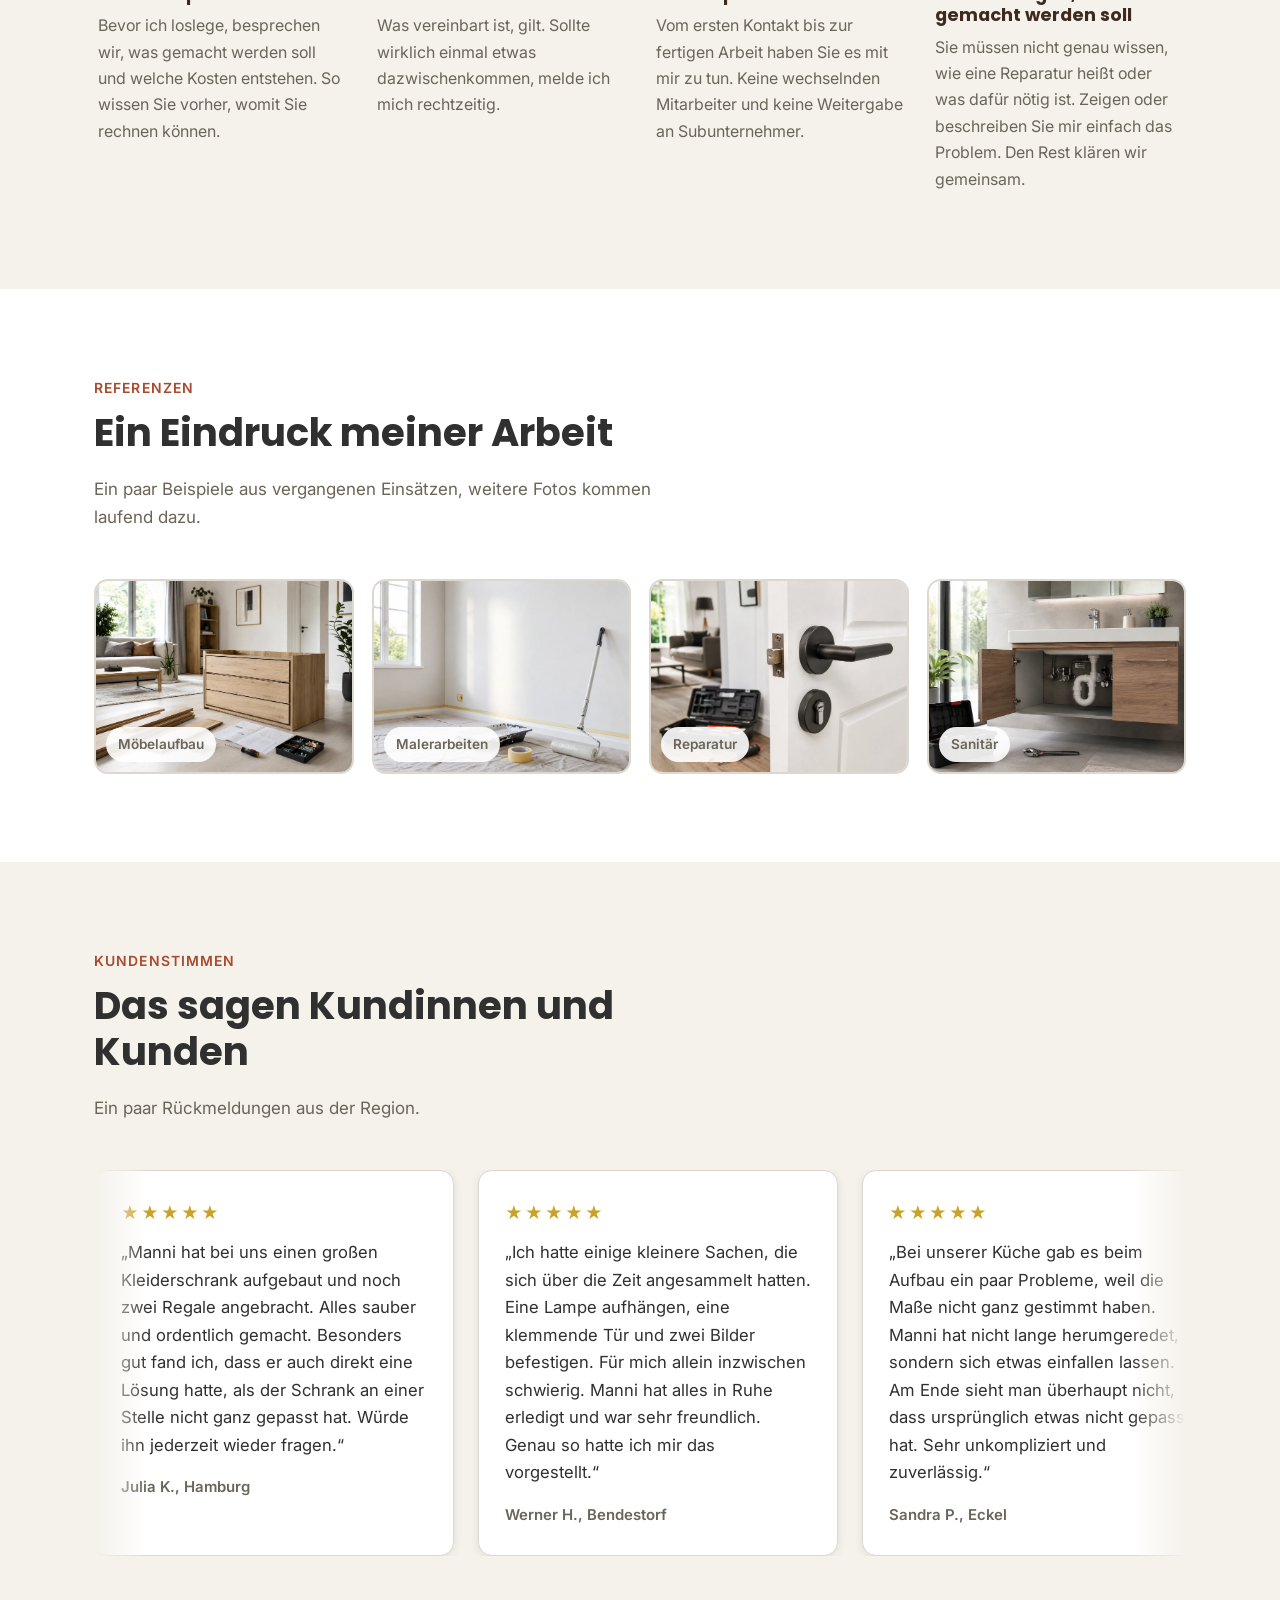
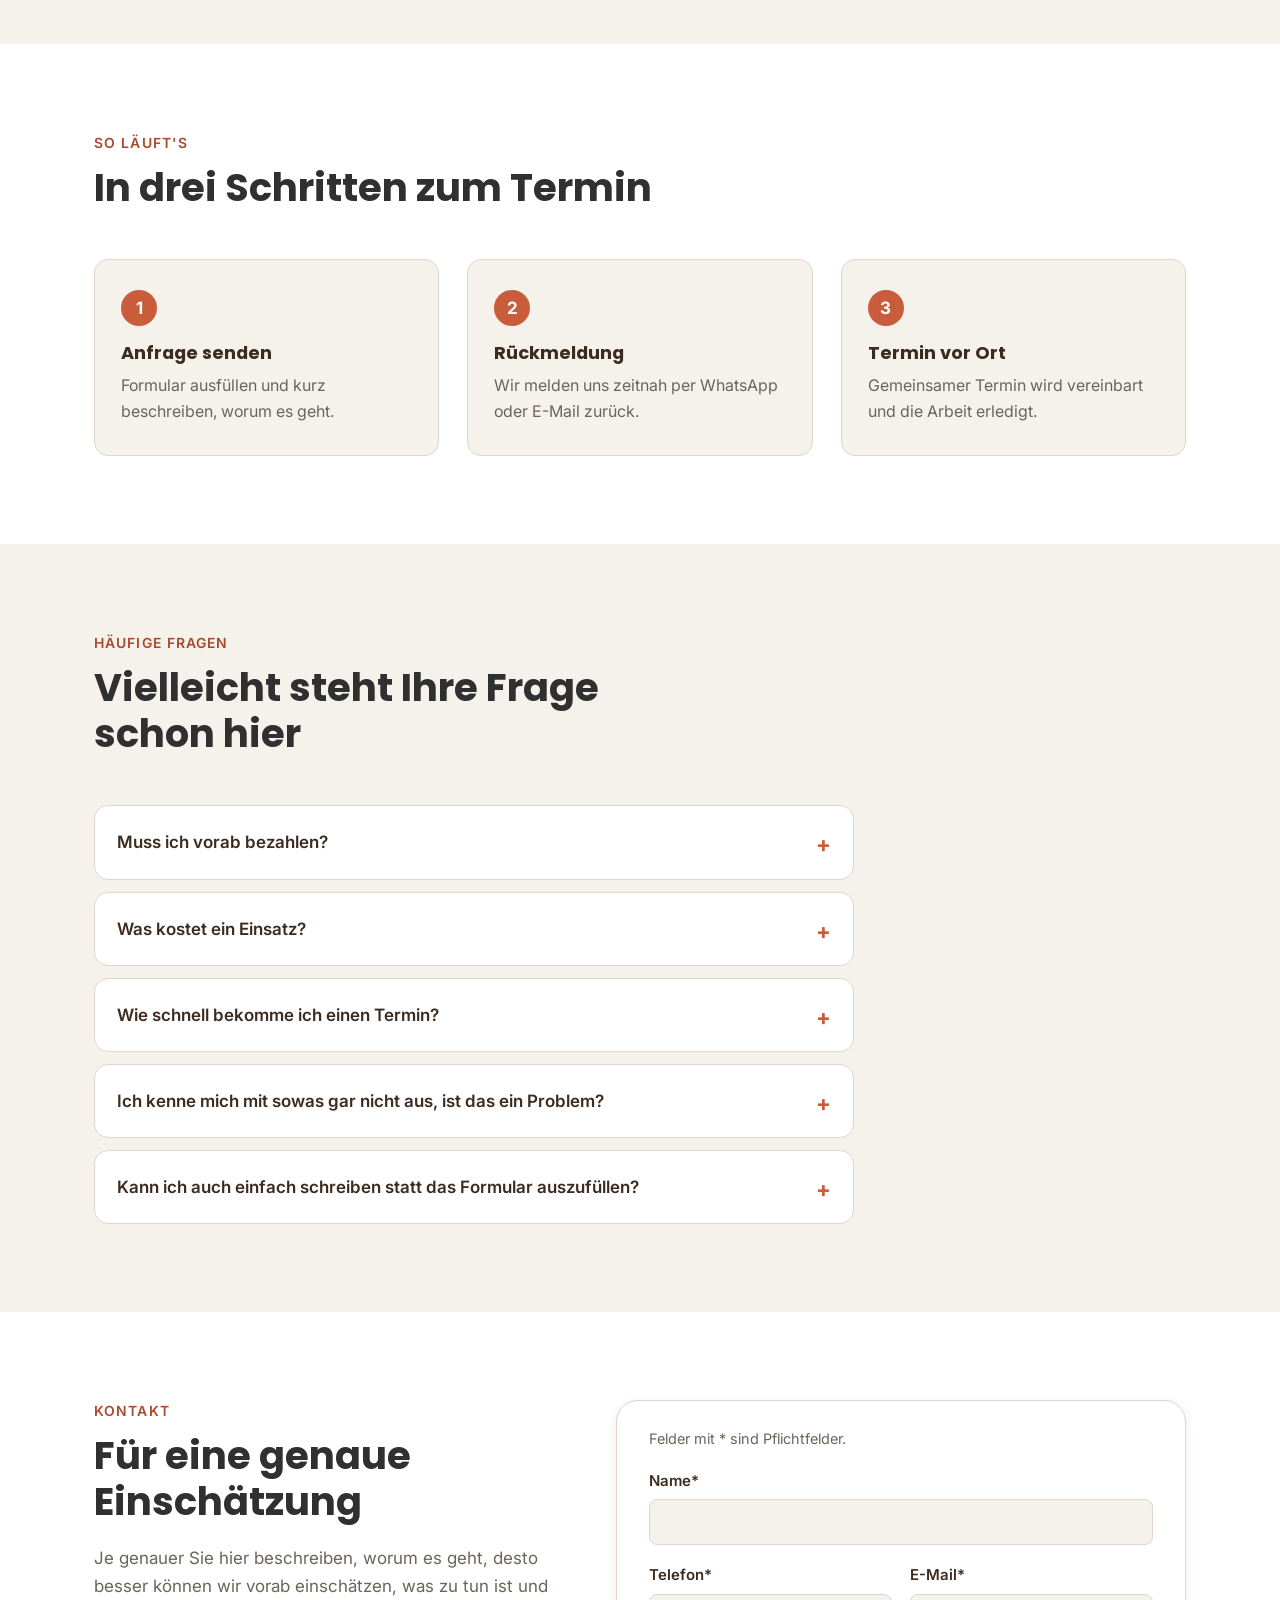
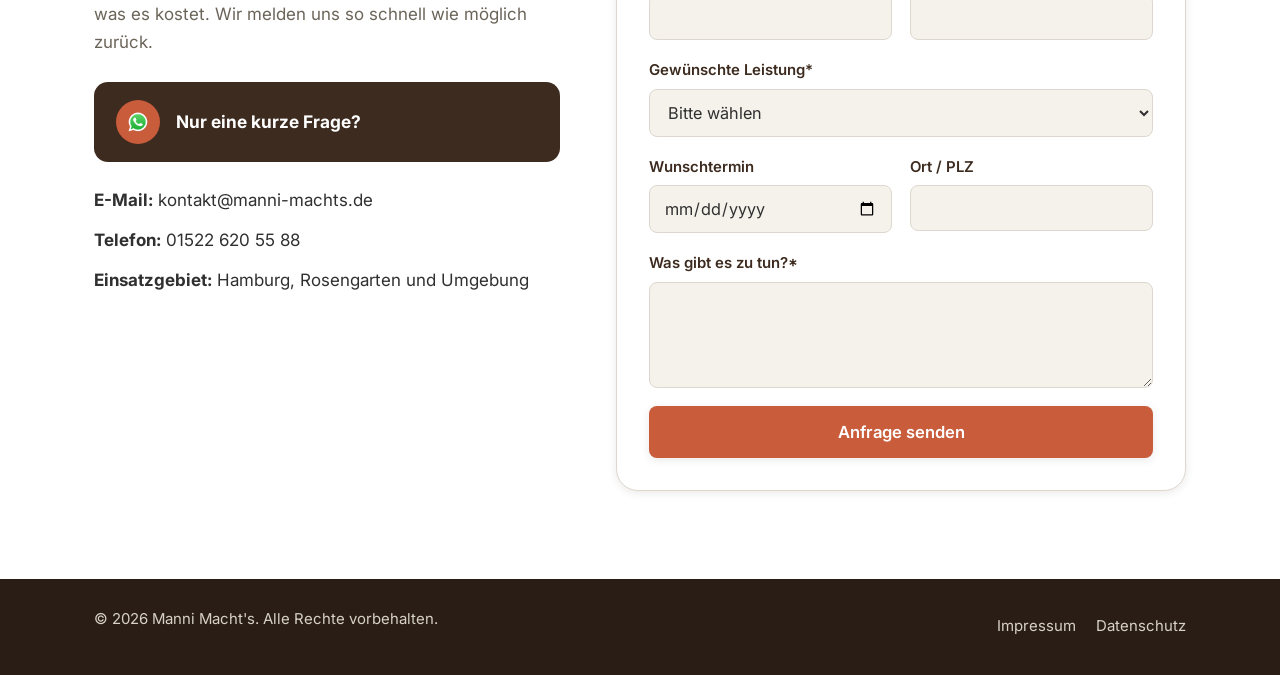
==== commit 388e47e3: "Update Leistungen and Warum-Manni copy with Manni's latest text Also swap two service icons to match" ====
--- a/index.html
+++ b/index.html
@@ -116,7 +116,7 @@
             <svg viewBox="0 0 24 24" fill="none" aria-hidden="true"><path d="M12 3l8 4.5v9L12 21l-8-4.5v-9L12 3z" stroke="currentColor" stroke-width="1.75" stroke-linejoin="round"/><path d="M4 7.5L12 12l8-4.5M12 12v9" stroke="currentColor" stroke-width="1.75" stroke-linecap="round" stroke-linejoin="round"/></svg>
           </div>
           <h3>Möbelaufbau</h3>
-          <p>Schrank, Bett, Regal oder komplette Küche: egal von welchem Möbelhaus, am Ende steht alles fest und gerade.</p>
+          <p>Vom kleinen Regal bis zum großen Kleiderschrank. Ich baue Ihre Möbel sauber und stabil auf. Und wenn Wand, Boden oder Möbelstück mal nicht ganz mitspielen, finde ich eine passende Lösung.</p>
         </article>
 
         <article class="service-card">
@@ -124,39 +124,39 @@
             <svg viewBox="0 0 24 24" fill="none" aria-hidden="true"><path d="M14.7 6.3a1 1 0 0 0 0 1.4l1.6 1.6a1 1 0 0 0 1.4 0l3.1-3.1a6 6 0 0 1-7.94 7.94l-6.2 6.2a2.12 2.12 0 0 1-3-3l6.2-6.2a6 6 0 0 1 7.94-7.94l-3.1 3.1z" stroke="currentColor" stroke-width="1.75" stroke-linejoin="round"/></svg>
           </div>
           <h3>Reparaturen</h3>
-          <p>Eine klemmende Tür, ein loser Griff, ein kleiner Wasserschaden: genau für solche Sachen ist Manni der richtige Ansprechpartner.</p>
+          <p>Die Tür klemmt, der Griff ist locker oder die Schublade hakt? Oft braucht es keine Neuanschaffung, sondern nur jemanden, der sich das Problem einmal richtig anschaut.</p>
         </article>
 
         <article class="service-card">
           <div class="service-icon">
             <svg viewBox="0 0 24 24" fill="none" aria-hidden="true"><rect x="4" y="4" width="13" height="6" rx="1.5" stroke="currentColor" stroke-width="1.75"/><path d="M8 10v4" stroke="currentColor" stroke-width="1.75" stroke-linecap="round"/><rect x="6" y="14" width="4" height="6" rx="1" stroke="currentColor" stroke-width="1.75"/></svg>
           </div>
-          <h3>Streichen &amp; Malerarbeiten</h3>
-          <p>Wände und Decken werden gestrichen, Kanten sauber abgeklebt. Farbkleckse auf dem Boden sucht man hinterher vergeblich.</p>
-        </article>
-
-        <article class="service-card">
-          <div class="service-icon">
-            <svg viewBox="0 0 24 24" fill="none" aria-hidden="true"><path d="M13 2 4 14h7l-1 8 9-12h-7l1-8z" stroke="currentColor" stroke-width="1.75" stroke-linejoin="round"/></svg>
-          </div>
-          <h3>Elektro-Kleinarbeiten</h3>
-          <p>Lampe aufhängen, Steckdose tauschen, Kabelsalat ordnen: alles, wofür kein Elektromeister nötig ist, macht Manni selbst.</p>
-        </article>
-
-        <article class="service-card">
-          <div class="service-icon">
-            <svg viewBox="0 0 24 24" fill="none" aria-hidden="true"><path d="M12 3s6 6.5 6 11a6 6 0 0 1-12 0c0-4.5 6-11 6-11z" stroke="currentColor" stroke-width="1.75" stroke-linejoin="round"/></svg>
-          </div>
-          <h3>Sanitär-Kleinarbeiten</h3>
-          <p>Ein tropfender Hahn oder ein verstopfter Abfluss wird schnell behoben, bevor daraus etwas Größeres wird.</p>
+          <h3>Streichen &amp; Renovieren</h3>
+          <p>Ob einzelne Wand oder ganzer Raum. Ich kümmere mich um Vorbereitung, Abkleben und einen sauberen Anstrich und hinterlasse alles ordentlich.</p>
+        </article>
+
+        <article class="service-card">
+          <div class="service-icon">
+            <svg viewBox="0 0 24 24" fill="none" aria-hidden="true"><circle cx="12" cy="6" r="3.5" stroke="currentColor" stroke-width="1.75"/><path d="M10 6h4M12 4.2v3.6" stroke="currentColor" stroke-width="1.5" stroke-linecap="round"/><path d="M12 9.5v10" stroke="currentColor" stroke-width="1.75" stroke-linecap="round"/><path d="M9.5 13l5 1.5M9.5 16.5l5 1.5M9.5 20l3 1" stroke="currentColor" stroke-width="1.5" stroke-linecap="round"/></svg>
+          </div>
+          <h3>Bohren &amp; Montieren</h3>
+          <p>Bilder, Spiegel, Regale, Gardinenstangen oder andere Dinge, die endlich an die Wand sollen. Ich kümmere mich darum, dass alles dort sitzt, wo es hingehört.</p>
+        </article>
+
+        <article class="service-card">
+          <div class="service-icon">
+            <svg viewBox="0 0 24 24" fill="none" aria-hidden="true"><path d="M4 11l8-7 8 7" stroke="currentColor" stroke-width="1.75" stroke-linecap="round" stroke-linejoin="round"/><path d="M6 10v9a1 1 0 0 0 1 1h10a1 1 0 0 0 1-1v-9" stroke="currentColor" stroke-width="1.75" stroke-linejoin="round"/><path d="M10 20v-5h4v5" stroke="currentColor" stroke-width="1.75" stroke-linejoin="round"/></svg>
+          </div>
+          <h3>Kleine Arbeiten rund ums Zuhause</h3>
+          <p>Manchmal sind es gerade die kleinen Dinge, die ewig liegen bleiben. Eine lockere Armatur, eine klemmende Tür oder etwas, das befestigt, eingestellt oder ausgebessert werden muss. Einfach anfragen.</p>
         </article>
 
         <article class="service-card">
           <div class="service-icon">
             <svg viewBox="0 0 24 24" fill="none" aria-hidden="true"><circle cx="6" cy="12" r="1.4" fill="currentColor" stroke="none"/><circle cx="12" cy="12" r="1.4" fill="currentColor" stroke="none"/><circle cx="18" cy="12" r="1.4" fill="currentColor" stroke="none"/></svg>
           </div>
-          <h3>Sonstiges</h3>
-          <p>Steht Ihre Aufgabe nicht auf der Liste? Einfach fragen. Ist es nicht Mannis Gebiet, sagt er das ehrlich, statt Sie einfach irgendwohin weiterzuschicken.</p>
+          <h3>Nicht dabei?</h3>
+          <p>Meine Liste ist längst nicht vollständig. Schicken Sie mir einfach kurz eine Nachricht oder ein Foto. Ich sage Ihnen direkt, ob ich helfen kann. Und wenn nicht, sage ich das genauso offen.</p>
         </article>
 
       </div>
@@ -193,37 +193,37 @@
     <div class="container">
       <div class="section-head">
         <p class="eyebrow">Warum Manni</p>
-        <h2>Handwerker ins Haus lassen, ganz ohne mulmiges Gefühl</h2>
-        <p class="section-sub">Gerade wenn man so etwas selten macht, ist die wichtigste Frage: Kann ich dieser Person vertrauen? Deshalb hier ganz offen, worauf Sie sich verlassen können.</p>
+        <h2>Verlässlich, persönlich und unkompliziert</h2>
+        <p class="section-sub">Wer jemanden ins eigene Zuhause lässt, möchte wissen, woran er ist. Deshalb halte ich es einfach: klare Absprachen, verlässliche Termine und ein Ansprechpartner von Anfang bis Ende.</p>
       </div>
       <div class="reason-grid">
         <article class="reason-card">
           <div class="reason-icon">
             <svg viewBox="0 0 24 24" fill="none" aria-hidden="true"><circle cx="12" cy="12" r="9" stroke="currentColor" stroke-width="1.75"/><path d="M8.5 12.5l2.2 2.2 4.8-4.8" stroke="currentColor" stroke-width="1.75" stroke-linecap="round" stroke-linejoin="round"/></svg>
           </div>
-          <h3>Klarheit von Anfang an</h3>
-          <p>Sie wissen vorab, welche Arbeiten anstehen und mit welchen Kosten Sie rechnen können. Transparent und ohne unangenehme Überraschungen.</p>
+          <h3>Klare Absprachen</h3>
+          <p>Bevor ich loslege, besprechen wir, was gemacht werden soll und welche Kosten entstehen. So wissen Sie vorher, womit Sie rechnen können.</p>
         </article>
         <article class="reason-card">
           <div class="reason-icon">
             <svg viewBox="0 0 24 24" fill="none" aria-hidden="true"><circle cx="12" cy="12" r="9" stroke="currentColor" stroke-width="1.75"/><path d="M12 7v5l3.5 2" stroke="currentColor" stroke-width="1.75" stroke-linecap="round" stroke-linejoin="round"/></svg>
           </div>
-          <h3>Verlässlich geplant</h3>
-          <p>Vereinbarte Termine halte ich ein. Sollte doch einmal etwas dazwischenkommen, erfahren Sie es selbstverständlich rechtzeitig.</p>
+          <h3>Verlässliche Termine</h3>
+          <p>Was vereinbart ist, gilt. Sollte wirklich einmal etwas dazwischenkommen, melde ich mich rechtzeitig.</p>
         </article>
         <article class="reason-card">
           <div class="reason-icon">
             <svg viewBox="0 0 24 24" fill="none" aria-hidden="true"><circle cx="12" cy="8" r="3.5" stroke="currentColor" stroke-width="1.75"/><path d="M5 20c0-3.5 3-6 7-6s7 2.5 7 6" stroke="currentColor" stroke-width="1.75" stroke-linecap="round"/></svg>
           </div>
-          <h3>Persönlich für Sie da</h3>
-          <p>Von der ersten Nachricht bis zur fertigen Arbeit haben Sie einen festen Ansprechpartner. Ich komme persönlich und gebe den Auftrag nicht an Dritte weiter.</p>
+          <h3>Immer persönlich</h3>
+          <p>Vom ersten Kontakt bis zur fertigen Arbeit haben Sie es mit mir zu tun. Keine wechselnden Mitarbeiter und keine Weitergabe an Subunternehmer.</p>
         </article>
         <article class="reason-card">
           <div class="reason-icon">
             <svg viewBox="0 0 24 24" fill="none" aria-hidden="true"><circle cx="12" cy="12" r="9" stroke="currentColor" stroke-width="1.75"/><path d="M9.5 9.2a2.5 2.5 0 0 1 4.8 1c0 1.8-2.3 2.3-2.3 3.6" stroke="currentColor" stroke-width="1.75" stroke-linecap="round" stroke-linejoin="round"/><circle cx="12" cy="17" r="0.9" fill="currentColor" stroke="none"/></svg>
           </div>
-          <h3>Einfach fragen</h3>
-          <p>Sie müssen kein Handwerker sein, um zu wissen, was gemacht werden soll. Ich erkläre verständlich, beantworte Fragen und bespreche die beste Lösung mit Ihnen.</p>
+          <h3>Einfach zeigen, was gemacht werden soll</h3>
+          <p>Sie müssen nicht genau wissen, wie eine Reparatur heißt oder was dafür nötig ist. Zeigen oder beschreiben Sie mir einfach das Problem. Den Rest klären wir gemeinsam.</p>
         </article>
       </div>
     </div>
@@ -416,9 +416,9 @@
             <option value="" disabled selected>Bitte wählen</option>
             <option>Möbelaufbau</option>
             <option>Reparaturen</option>
-            <option>Streichen &amp; Malerarbeiten</option>
-            <option>Elektro-Kleinarbeiten</option>
-            <option>Sanitär-Kleinarbeiten</option>
+            <option>Streichen &amp; Renovieren</option>
+            <option>Bohren &amp; Montieren</option>
+            <option>Kleine Arbeiten rund ums Zuhause</option>
             <option>Sonstiges</option>
           </select>
         </div>
--- a/css/style.css
+++ b/css/style.css
@@ -484,14 +484,17 @@
   align-items: stretch;
   gap: 24px;
   width: max-content;
-  animation: testimonial-scroll 60s linear infinite;
+  cursor: pointer;
+  animation-name: testimonial-scroll;
+  animation-timing-function: linear;
+  animation-iteration-count: infinite;
+  animation-duration: 60s;
 }
 .testimonial-track.is-paused,
 .testimonial-track:hover { animation-play-state: paused; }
-.testimonial-track { cursor: pointer; }
 @keyframes testimonial-scroll {
   from { transform: translateX(0); }
-  to { transform: translateX(-50%); }
+  to { transform: translateX(calc(-1 * var(--marquee-distance, 50%))); }
 }
 .testimonial-card {
   flex: 0 0 min(85vw, 360px);
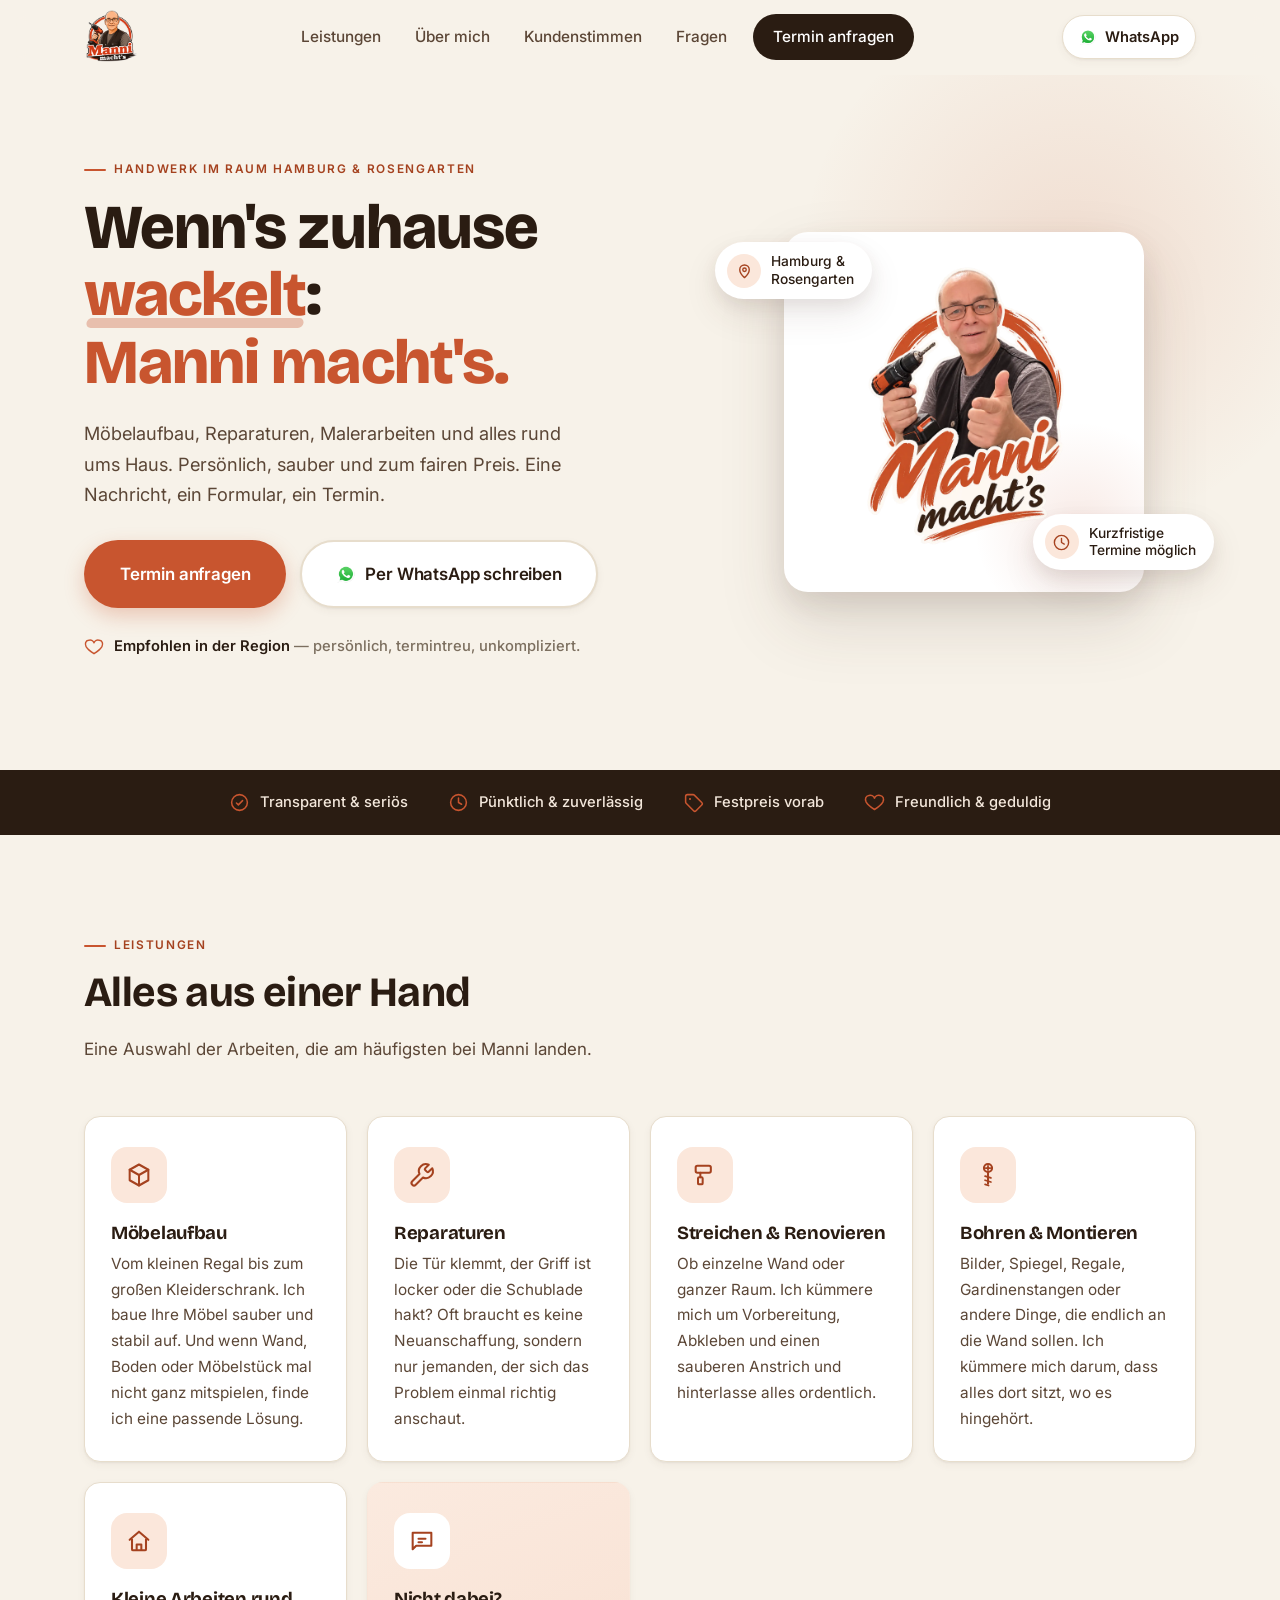
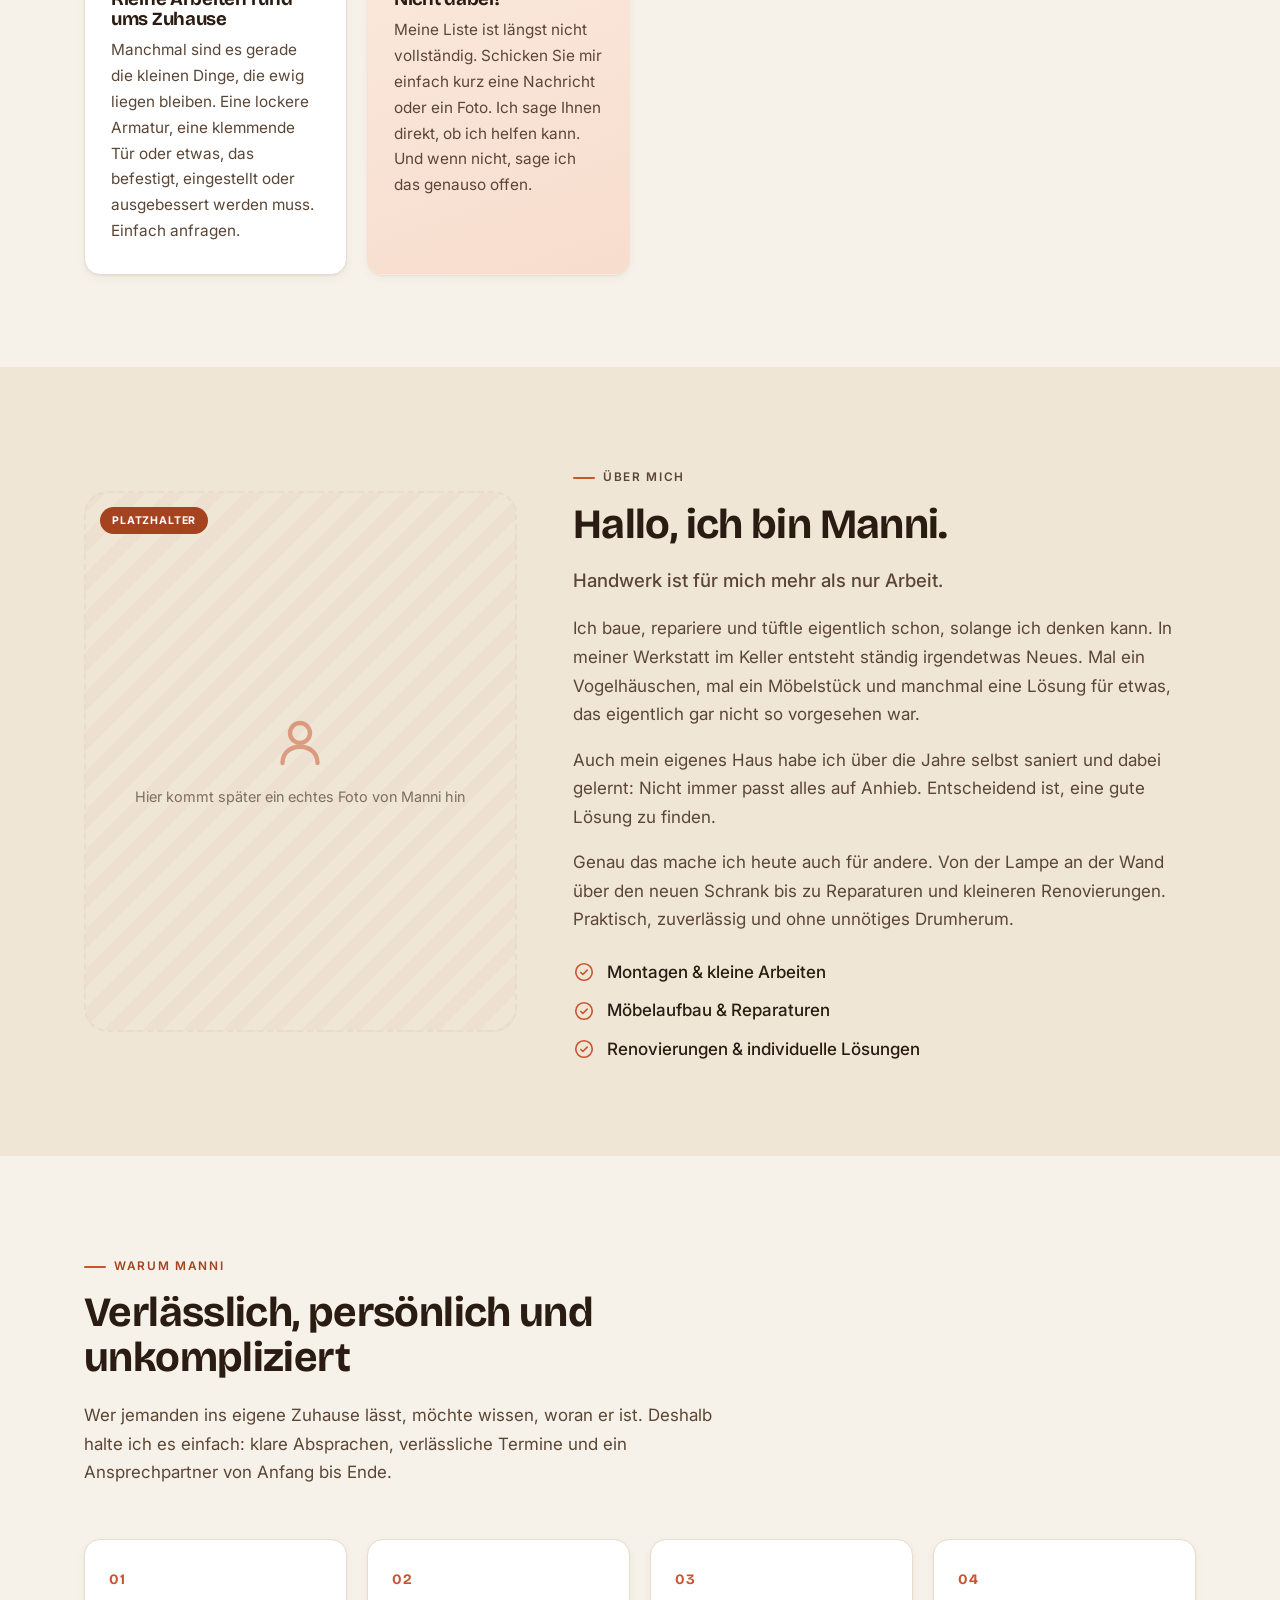
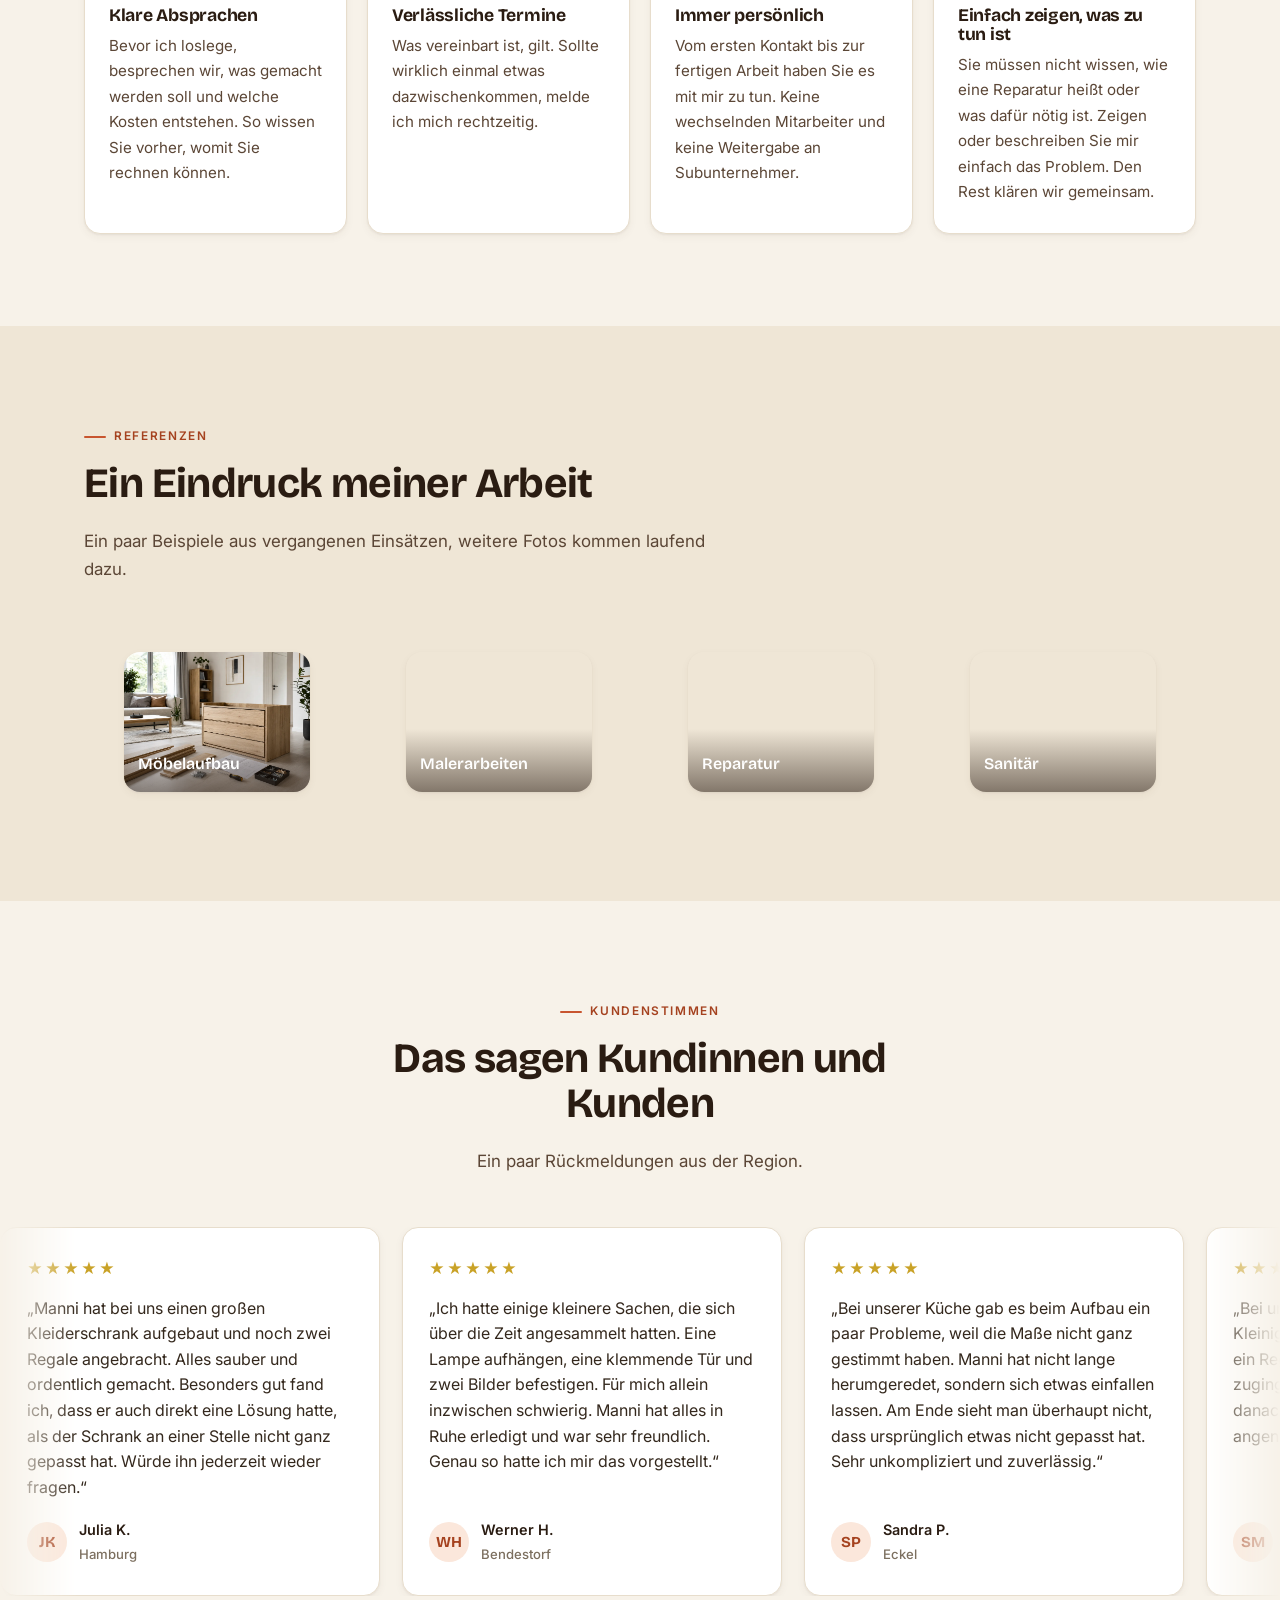
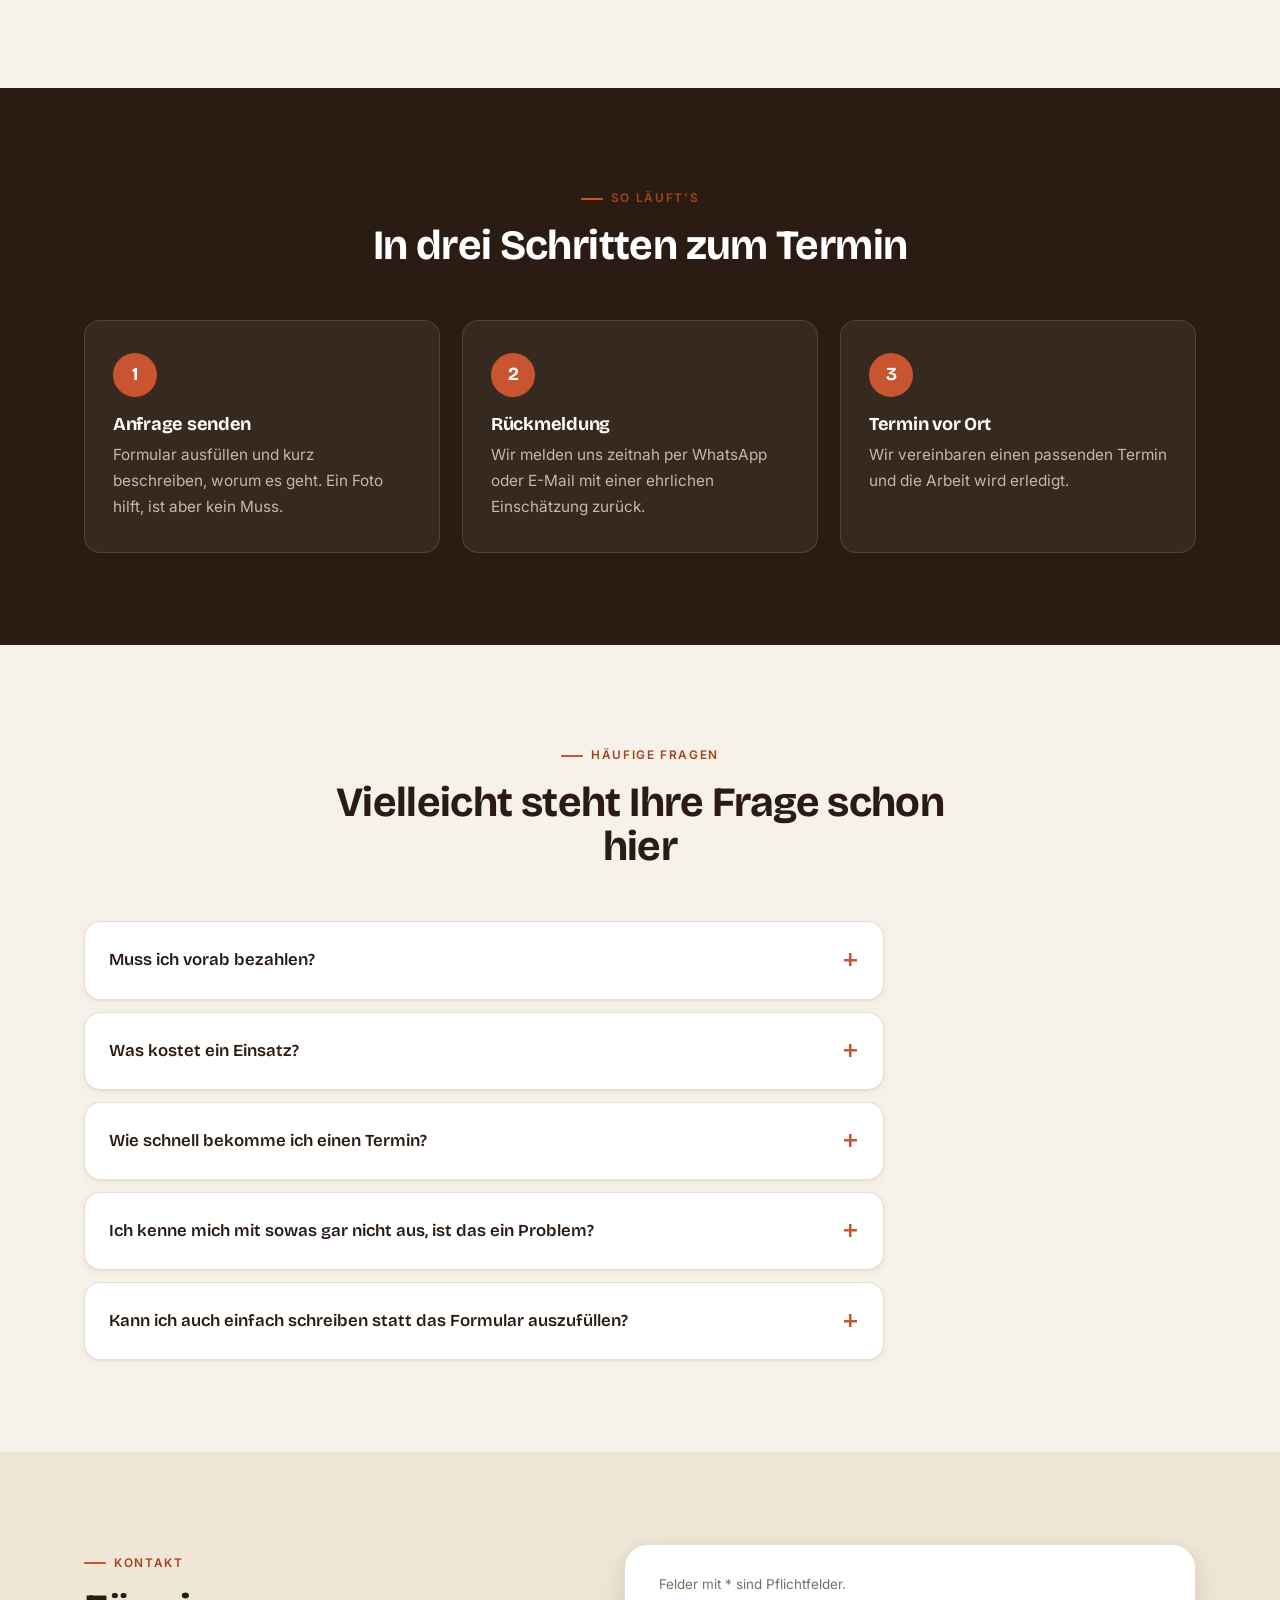
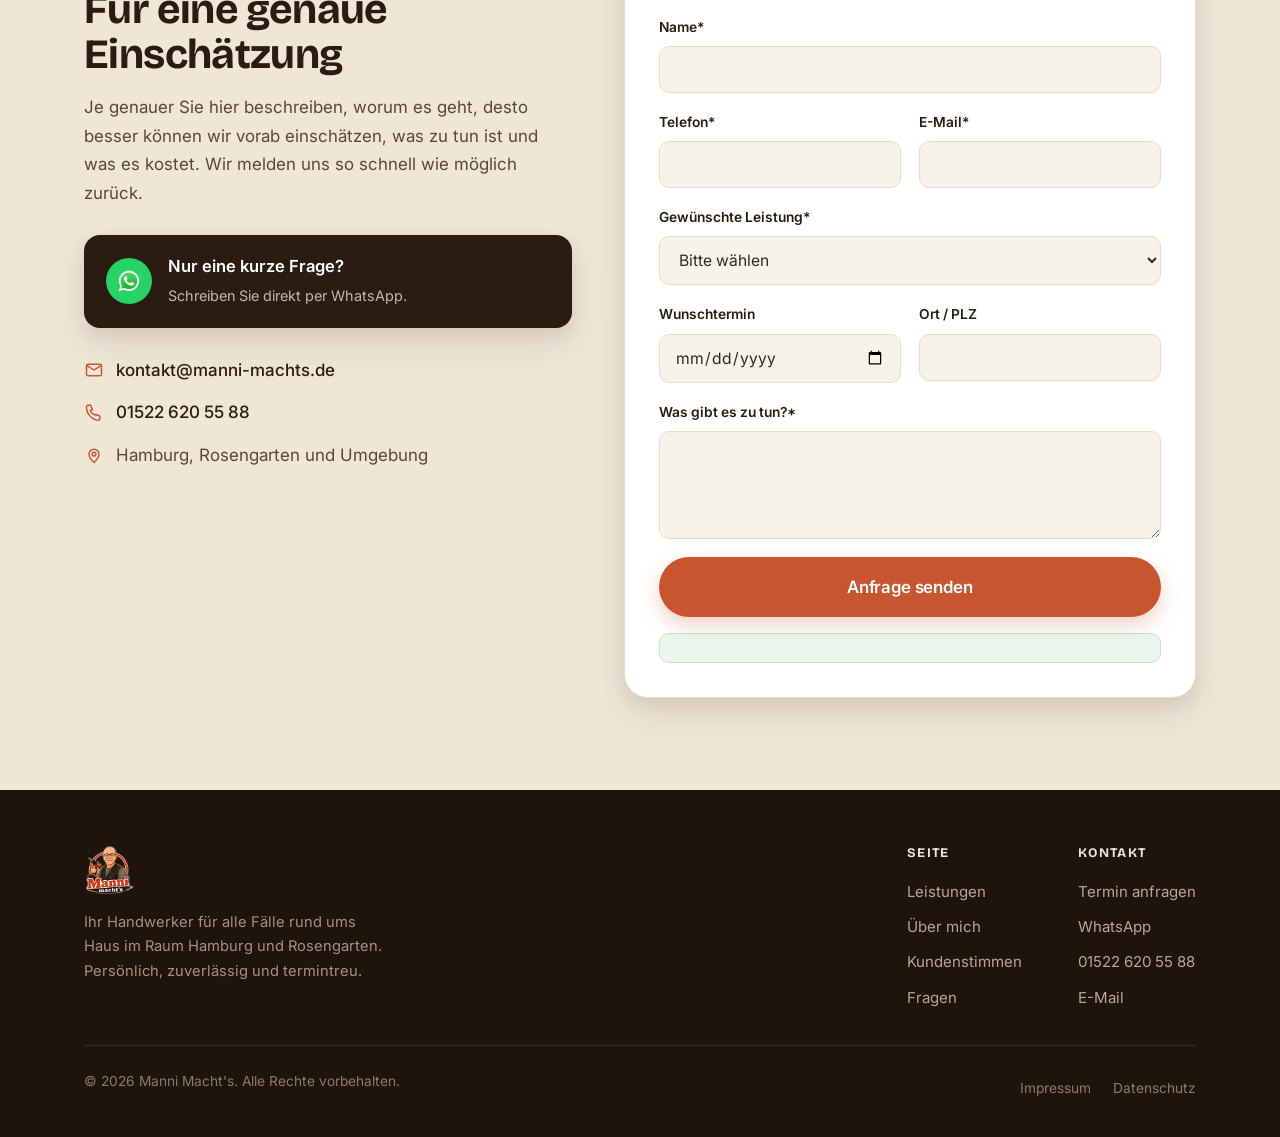
==== commit e62b336c: "Redesign complete: modern & friendly (direction C) Neues, helles und konversionsstarkes Erscheinungs" ====
--- a/index.html
+++ b/index.html
@@ -3,19 +3,37 @@
 <head>
 <meta charset="UTF-8">
 <meta name="viewport" content="width=device-width, initial-scale=1.0, viewport-fit=cover">
-<title>Manni Macht's: Ihr Handwerker für alle Fälle</title>
-<meta name="description" content="Manni Macht's: Möbelaufbau, Reparaturen, Streichen und mehr. Zuverlässig, freundlich, termintreu. Jetzt Termin anfragen.">
-<meta name="theme-color" content="#3d2b1f">
+<title>Manni Macht's: Ihr Handwerker für alle Fälle in Hamburg &amp; Rosengarten</title>
+<meta name="description" content="Manni Macht's: Möbelaufbau, Reparaturen, Streichen und alles rund ums Haus. Persönlich, zuverlässig und termintreu im Raum Hamburg und Rosengarten. Jetzt Termin anfragen.">
+<meta name="theme-color" content="#f7f2e9">
 <link rel="icon" type="image/svg+xml" href="images/favicon.svg">
+<link rel="apple-touch-icon" href="images/logo.webp">
 <meta property="og:type" content="website">
 <meta property="og:url" content="https://manni-machts.vercel.app/">
 <meta property="og:title" content="Manni Macht's: Ihr Handwerker für alle Fälle">
-<meta property="og:description" content="Möbelaufbau, Reparaturen, Streichen und mehr. Zuverlässig, freundlich, termintreu. Jetzt Termin anfragen.">
+<meta property="og:description" content="Möbelaufbau, Reparaturen, Streichen und mehr. Persönlich, zuverlässig, termintreu im Raum Hamburg und Rosengarten.">
 <meta property="og:image" content="https://manni-machts.vercel.app/images/logo.webp">
 <link rel="preconnect" href="https://fonts.googleapis.com">
 <link rel="preconnect" href="https://fonts.gstatic.com" crossorigin>
-<link href="https://fonts.googleapis.com/css2?family=Poppins:wght@600;700;800&family=Inter:wght@400;500;600&display=swap" rel="stylesheet">
+<link href="https://fonts.googleapis.com/css2?family=Bricolage+Grotesque:opsz,wght@12..96,600;12..96,700;12..96,800&family=Inter:wght@400;500;600&display=swap" rel="stylesheet">
 <link rel="stylesheet" href="css/style.css">
+<script type="application/ld+json">
+{
+  "@context": "https://schema.org",
+  "@type": "HomeAndConstructionBusiness",
+  "name": "Manni Macht's",
+  "description": "Handwerksarbeiten rund ums Haus: Möbelaufbau, Reparaturen, Streichen, Bohren und Montieren im Raum Hamburg und Rosengarten.",
+  "url": "https://manni-machts.vercel.app/",
+  "image": "https://manni-machts.vercel.app/images/logo.webp",
+  "telephone": "+4915226205588",
+  "email": "kontakt@manni-machts.de",
+  "areaServed": [
+    { "@type": "City", "name": "Hamburg" },
+    { "@type": "AdministrativeArea", "name": "Rosengarten" }
+  ],
+  "knowsAbout": ["Möbelaufbau", "Reparaturen", "Malerarbeiten", "Bohren und Montieren", "Renovierungen"]
+}
+</script>
 </head>
 <body>
 
@@ -23,7 +41,7 @@
 
 <header class="site-header" id="top">
   <div class="container header-inner">
-    <a href="#top" class="logo">
+    <a href="#top" class="logo" aria-label="Manni Macht's — zur Startseite">
       <img src="images/logo-illustrated.webp" alt="Manni Macht's: Handwerker in Hamburg und Rosengarten" class="logo-icon">
     </a>
 
@@ -36,7 +54,7 @@
     </nav>
 
     <div class="header-actions">
-      <a href="https://wa.me/4915226205588?text=Hallo%20Manni%2C%20ich%20habe%20eine%20Frage%20zu%20einem%20Auftrag." class="header-call" target="_blank" rel="noopener">
+      <a href="https://wa.me/4915226205588?text=Hallo%20Manni%2C%20ich%20habe%20eine%20Frage%20zu%20einem%20Auftrag." class="header-wa" target="_blank" rel="noopener">
         <img src="images/WhatsApp.webp" alt="" aria-hidden="true">
         <span>WhatsApp</span>
       </a>
@@ -52,9 +70,9 @@
   <section class="hero">
     <div class="container hero-inner">
       <div class="hero-text">
-        <p class="eyebrow">Handwerksarbeiten im Raum Hamburg und Rosengarten</p>
-        <h1>Wenn's zuhause klemmt, hakt oder wackelt: Manni macht's.</h1>
-        <p class="hero-sub">Möbelaufbau, Reparaturen, Malerarbeiten und alles rund ums Haus. Zuverlässig, sauber und zum fairen Preis. Eine Nachricht, ein Formular, ein Termin.</p>
+        <p class="eyebrow">Handwerk im Raum Hamburg &amp; Rosengarten</p>
+        <h1>Wenn's zuhause <span class="rotator" id="rotator"><span class="rotator-word">klemmt</span></span>:<br><span class="brand-line">Manni macht's.</span></h1>
+        <p class="hero-sub">Möbelaufbau, Reparaturen, Malerarbeiten und alles rund ums Haus. Persönlich, sauber und zum fairen Preis. Eine Nachricht, ein Formular, ein Termin.</p>
         <div class="hero-actions">
           <a href="#kontakt" class="btn btn-primary btn-lg">Termin anfragen</a>
           <a href="https://wa.me/4915226205588?text=Hallo%20Manni%2C%20ich%20habe%20eine%20Frage%20zu%20einem%20Auftrag." class="btn btn-ghost btn-lg" target="_blank" rel="noopener">
@@ -62,19 +80,26 @@
             Per WhatsApp schreiben
           </a>
         </div>
+        <p class="hero-proof">
+          <svg viewBox="0 0 24 24" fill="none" aria-hidden="true"><path d="M12 20s-7-4.35-9.5-8.5C.7 8 2 4.5 5.5 4A5 5 0 0 1 12 7a5 5 0 0 1 6.5-3c3.5.5 4.8 4 3 7.5C19 15.65 12 20 12 20z" stroke="currentColor" stroke-width="1.75" stroke-linejoin="round"/></svg>
+          <span><strong>Empfohlen in der Region</strong> — persönlich, termintreu, unkompliziert.</span>
+        </p>
       </div>
       <div class="hero-visual">
         <div class="hero-card">
           <img src="images/logo.webp" alt="Manni, Handwerker von Manni Macht's, mit Akkuschrauber">
         </div>
-        <div class="floating-badge badge-rating">
-          <span class="stars" aria-hidden="true">★★★★★</span>
-          <strong>4.9 / 5</strong>
-          <span>aus 38 Bewertungen</span>
-        </div>
-        <div class="floating-badge badge-quick">
-          <svg viewBox="0 0 24 24" fill="none" aria-hidden="true"><circle cx="12" cy="12" r="9" stroke="currentColor" stroke-width="1.75"/><path d="M12 7v5l3.5 2" stroke="currentColor" stroke-width="1.75" stroke-linecap="round" stroke-linejoin="round"/></svg>
-          <span>Kurzfristige Termine möglich</span>
+        <div class="hero-chip chip-region">
+          <span class="chip-ic">
+            <svg viewBox="0 0 24 24" fill="none" aria-hidden="true"><path d="M12 21s-6-5.4-6-10a6 6 0 1 1 12 0c0 4.6-6 10-6 10z" stroke="currentColor" stroke-width="1.75" stroke-linejoin="round"/><circle cx="12" cy="11" r="2.2" stroke="currentColor" stroke-width="1.75"/></svg>
+          </span>
+          <span>Hamburg &amp;<br>Rosengarten</span>
+        </div>
+        <div class="hero-chip chip-quick">
+          <span class="chip-ic">
+            <svg viewBox="0 0 24 24" fill="none" aria-hidden="true"><circle cx="12" cy="12" r="9" stroke="currentColor" stroke-width="1.75"/><path d="M12 7v5l3.5 2" stroke="currentColor" stroke-width="1.75" stroke-linecap="round" stroke-linejoin="round"/></svg>
+          </span>
+          <span>Kurzfristige<br>Termine möglich</span>
         </div>
       </div>
     </div>
@@ -92,7 +117,7 @@
       </div>
       <div class="trust-item">
         <svg viewBox="0 0 24 24" fill="none" aria-hidden="true"><path d="M11.5 3H5a2 2 0 0 0-2 2v6.5a2 2 0 0 0 .59 1.41l8.5 8.5a2 2 0 0 0 2.82 0l6.5-6.5a2 2 0 0 0 0-2.82l-8.5-8.5A2 2 0 0 0 11.5 3z" stroke="currentColor" stroke-width="1.75" stroke-linejoin="round"/><circle cx="8" cy="8" r="1.2" fill="currentColor" stroke="none"/></svg>
-        <span>Festpreis vorab, keine Überraschungen</span>
+        <span>Festpreis vorab</span>
       </div>
       <div class="trust-item">
         <svg viewBox="0 0 24 24" fill="none" aria-hidden="true"><path d="M12 20s-7-4.35-9.5-8.5C.7 8 2 4.5 5.5 4A5 5 0 0 1 12 7a5 5 0 0 1 6.5-3c3.5.5 4.8 4 3 7.5C19 15.65 12 20 12 20z" stroke="currentColor" stroke-width="1.75" stroke-linejoin="round"/></svg>
@@ -151,9 +176,9 @@
           <p>Manchmal sind es gerade die kleinen Dinge, die ewig liegen bleiben. Eine lockere Armatur, eine klemmende Tür oder etwas, das befestigt, eingestellt oder ausgebessert werden muss. Einfach anfragen.</p>
         </article>
 
-        <article class="service-card">
+        <article class="service-card is-cta">
           <div class="service-icon">
-            <svg viewBox="0 0 24 24" fill="none" aria-hidden="true"><circle cx="6" cy="12" r="1.4" fill="currentColor" stroke="none"/><circle cx="12" cy="12" r="1.4" fill="currentColor" stroke="none"/><circle cx="18" cy="12" r="1.4" fill="currentColor" stroke="none"/></svg>
+            <svg viewBox="0 0 24 24" fill="none" aria-hidden="true"><path d="M4 5h16v11H7l-3 3V5z" stroke="currentColor" stroke-width="1.75" stroke-linejoin="round"/><path d="M9 10h6M9 13h3" stroke="currentColor" stroke-width="1.75" stroke-linecap="round"/></svg>
           </div>
           <h3>Nicht dabei?</h3>
           <p>Meine Liste ist längst nicht vollständig. Schicken Sie mir einfach kurz eine Nachricht oder ein Foto. Ich sage Ihnen direkt, ob ich helfen kann. Und wenn nicht, sage ich das genauso offen.</p>
@@ -165,25 +190,33 @@
 
   <section id="ueber-mich" class="section section-alt">
     <div class="container about-inner">
-      <div class="about-visual" aria-hidden="true">
+      <div class="about-visual">
         <div class="about-photo-placeholder">
           <span class="placeholder-tag">Platzhalter</span>
           <svg viewBox="0 0 24 24" fill="none" aria-hidden="true"><circle cx="12" cy="8" r="4" stroke="currentColor" stroke-width="1.75"/><path d="M5 20c0-4 3-6.5 7-6.5s7 2.5 7 6.5" stroke="currentColor" stroke-width="1.75" stroke-linecap="round"/></svg>
-          <span>Hier kommt später ein echtes Foto hin</span>
+          <span>Hier kommt später ein echtes Foto von Manni hin</span>
         </div>
       </div>
       <div class="about-text">
         <p class="eyebrow">Über mich</p>
         <h2>Hallo, ich bin Manni.</h2>
-        <p>Handwerk ist für mich mehr als nur Arbeit.</p>
+        <p class="about-lead">Handwerk ist für mich mehr als nur Arbeit.</p>
         <p>Ich baue, repariere und tüftle eigentlich schon, solange ich denken kann. In meiner Werkstatt im Keller entsteht ständig irgendetwas Neues. Mal ein Vogelhäuschen, mal ein Möbelstück und manchmal eine Lösung für etwas, das eigentlich gar nicht so vorgesehen war.</p>
         <p>Auch mein eigenes Haus habe ich über die Jahre selbst saniert und dabei gelernt: Nicht immer passt alles auf Anhieb. Entscheidend ist, eine gute Lösung zu finden.</p>
         <p>Genau das mache ich heute auch für andere. Von der Lampe an der Wand über den neuen Schrank bis zu Reparaturen und kleineren Renovierungen. Praktisch, zuverlässig und ohne unnötiges Drumherum.</p>
-        <p><strong>Ich unterstütze Sie bei:</strong></p>
         <ul class="about-facts">
-          <li><strong>Montagen &amp; kleinen Arbeiten</strong></li>
-          <li><strong>Möbelaufbau &amp; Reparaturen</strong></li>
-          <li><strong>Renovierungen &amp; individuellen Lösungen</strong></li>
+          <li>
+            <svg viewBox="0 0 24 24" fill="none" aria-hidden="true"><circle cx="12" cy="12" r="9" stroke="currentColor" stroke-width="1.75"/><path d="M8.5 12.5l2.2 2.2 4.8-4.8" stroke="currentColor" stroke-width="1.75" stroke-linecap="round" stroke-linejoin="round"/></svg>
+            <span>Montagen &amp; kleine Arbeiten</span>
+          </li>
+          <li>
+            <svg viewBox="0 0 24 24" fill="none" aria-hidden="true"><circle cx="12" cy="12" r="9" stroke="currentColor" stroke-width="1.75"/><path d="M8.5 12.5l2.2 2.2 4.8-4.8" stroke="currentColor" stroke-width="1.75" stroke-linecap="round" stroke-linejoin="round"/></svg>
+            <span>Möbelaufbau &amp; Reparaturen</span>
+          </li>
+          <li>
+            <svg viewBox="0 0 24 24" fill="none" aria-hidden="true"><circle cx="12" cy="12" r="9" stroke="currentColor" stroke-width="1.75"/><path d="M8.5 12.5l2.2 2.2 4.8-4.8" stroke="currentColor" stroke-width="1.75" stroke-linecap="round" stroke-linejoin="round"/></svg>
+            <span>Renovierungen &amp; individuelle Lösungen</span>
+          </li>
         </ul>
       </div>
     </div>
@@ -198,32 +231,24 @@
       </div>
       <div class="reason-grid">
         <article class="reason-card">
-          <div class="reason-icon">
-            <svg viewBox="0 0 24 24" fill="none" aria-hidden="true"><circle cx="12" cy="12" r="9" stroke="currentColor" stroke-width="1.75"/><path d="M8.5 12.5l2.2 2.2 4.8-4.8" stroke="currentColor" stroke-width="1.75" stroke-linecap="round" stroke-linejoin="round"/></svg>
-          </div>
+          <span class="reason-num">01</span>
           <h3>Klare Absprachen</h3>
           <p>Bevor ich loslege, besprechen wir, was gemacht werden soll und welche Kosten entstehen. So wissen Sie vorher, womit Sie rechnen können.</p>
         </article>
         <article class="reason-card">
-          <div class="reason-icon">
-            <svg viewBox="0 0 24 24" fill="none" aria-hidden="true"><circle cx="12" cy="12" r="9" stroke="currentColor" stroke-width="1.75"/><path d="M12 7v5l3.5 2" stroke="currentColor" stroke-width="1.75" stroke-linecap="round" stroke-linejoin="round"/></svg>
-          </div>
+          <span class="reason-num">02</span>
           <h3>Verlässliche Termine</h3>
           <p>Was vereinbart ist, gilt. Sollte wirklich einmal etwas dazwischenkommen, melde ich mich rechtzeitig.</p>
         </article>
         <article class="reason-card">
-          <div class="reason-icon">
-            <svg viewBox="0 0 24 24" fill="none" aria-hidden="true"><circle cx="12" cy="8" r="3.5" stroke="currentColor" stroke-width="1.75"/><path d="M5 20c0-3.5 3-6 7-6s7 2.5 7 6" stroke="currentColor" stroke-width="1.75" stroke-linecap="round"/></svg>
-          </div>
+          <span class="reason-num">03</span>
           <h3>Immer persönlich</h3>
           <p>Vom ersten Kontakt bis zur fertigen Arbeit haben Sie es mit mir zu tun. Keine wechselnden Mitarbeiter und keine Weitergabe an Subunternehmer.</p>
         </article>
         <article class="reason-card">
-          <div class="reason-icon">
-            <svg viewBox="0 0 24 24" fill="none" aria-hidden="true"><circle cx="12" cy="12" r="9" stroke="currentColor" stroke-width="1.75"/><path d="M9.5 9.2a2.5 2.5 0 0 1 4.8 1c0 1.8-2.3 2.3-2.3 3.6" stroke="currentColor" stroke-width="1.75" stroke-linecap="round" stroke-linejoin="round"/><circle cx="12" cy="17" r="0.9" fill="currentColor" stroke="none"/></svg>
-          </div>
-          <h3>Einfach zeigen, was gemacht werden soll</h3>
-          <p>Sie müssen nicht genau wissen, wie eine Reparatur heißt oder was dafür nötig ist. Zeigen oder beschreiben Sie mir einfach das Problem. Den Rest klären wir gemeinsam.</p>
+          <span class="reason-num">04</span>
+          <h3>Einfach zeigen, was zu tun ist</h3>
+          <p>Sie müssen nicht wissen, wie eine Reparatur heißt oder was dafür nötig ist. Zeigen oder beschreiben Sie mir einfach das Problem. Den Rest klären wir gemeinsam.</p>
         </article>
       </div>
     </div>
@@ -237,78 +262,78 @@
         <p class="section-sub">Ein paar Beispiele aus vergangenen Einsätzen, weitere Fotos kommen laufend dazu.</p>
       </div>
       <div class="gallery-grid">
-        <div class="gallery-item has-photo">
+        <figure class="gallery-item">
           <img src="images/moebelaufbau.webp" alt="Aufgebaute Kommode aus Holz in einem Wohnzimmer, ausgeführt von Manni" loading="lazy" decoding="async">
-          <span class="gallery-caption">Möbelaufbau</span>
-        </div>
-        <div class="gallery-item has-photo">
+          <figcaption class="gallery-caption">Möbelaufbau</figcaption>
+        </figure>
+        <figure class="gallery-item">
           <img src="images/malerarbeit.webp" alt="Frisch gestrichenes Zimmer mit Malerwerkzeug, ausgeführt von Manni" loading="lazy" decoding="async">
-          <span class="gallery-caption">Malerarbeiten</span>
-        </div>
-        <div class="gallery-item has-photo">
+          <figcaption class="gallery-caption">Malerarbeiten</figcaption>
+        </figure>
+        <figure class="gallery-item">
           <img src="images/reparatur.webp" alt="Reparierter Türgriff mit Schließzylinder, Werkzeugkoffer im Hintergrund, ausgeführt von Manni" loading="lazy" decoding="async">
-          <span class="gallery-caption">Reparatur</span>
-        </div>
-        <div class="gallery-item has-photo">
+          <figcaption class="gallery-caption">Reparatur</figcaption>
+        </figure>
+        <figure class="gallery-item">
           <img src="images/sanitaer.webp" alt="Geöffneter Waschbeckenunterschrank mit sichtbaren Wasseranschlüssen, ausgeführt von Manni" loading="lazy" decoding="async">
-          <span class="gallery-caption">Sanitär</span>
-        </div>
+          <figcaption class="gallery-caption">Sanitär</figcaption>
+        </figure>
       </div>
     </div>
   </section>
 
   <section id="stimmen" class="section">
     <div class="container">
-      <div class="section-head">
+      <div class="section-head center">
         <p class="eyebrow">Kundenstimmen</p>
         <h2>Das sagen Kundinnen und Kunden</h2>
         <p class="section-sub">Ein paar Rückmeldungen aus der Region.</p>
       </div>
-      <div class="testimonial-marquee">
-        <div class="testimonial-track" id="testimonial-track">
+    </div>
+    <div class="testimonial-marquee">
+      <div class="testimonial-track" id="testimonial-track">
         <figure class="testimonial-card">
           <div class="stars" aria-hidden="true">★★★★★</div>
           <blockquote>„Manni hat bei uns einen großen Kleiderschrank aufgebaut und noch zwei Regale angebracht. Alles sauber und ordentlich gemacht. Besonders gut fand ich, dass er auch direkt eine Lösung hatte, als der Schrank an einer Stelle nicht ganz gepasst hat. Würde ihn jederzeit wieder fragen.“</blockquote>
-          <figcaption>Julia K., Hamburg</figcaption>
+          <figcaption><span class="avatar" aria-hidden="true">JK</span><span><span class="who">Julia K.</span><br><span class="where">Hamburg</span></span></figcaption>
         </figure>
         <figure class="testimonial-card">
           <div class="stars" aria-hidden="true">★★★★★</div>
           <blockquote>„Ich hatte einige kleinere Sachen, die sich über die Zeit angesammelt hatten. Eine Lampe aufhängen, eine klemmende Tür und zwei Bilder befestigen. Für mich allein inzwischen schwierig. Manni hat alles in Ruhe erledigt und war sehr freundlich. Genau so hatte ich mir das vorgestellt.“</blockquote>
-          <figcaption>Werner H., Bendestorf</figcaption>
+          <figcaption><span class="avatar" aria-hidden="true">WH</span><span><span class="who">Werner H.</span><br><span class="where">Bendestorf</span></span></figcaption>
         </figure>
         <figure class="testimonial-card">
           <div class="stars" aria-hidden="true">★★★★★</div>
           <blockquote>„Bei unserer Küche gab es beim Aufbau ein paar Probleme, weil die Maße nicht ganz gestimmt haben. Manni hat nicht lange herumgeredet, sondern sich etwas einfallen lassen. Am Ende sieht man überhaupt nicht, dass ursprünglich etwas nicht gepasst hat. Sehr unkompliziert und zuverlässig.“</blockquote>
-          <figcaption>Sandra P., Eckel</figcaption>
+          <figcaption><span class="avatar" aria-hidden="true">SP</span><span><span class="who">Sandra P.</span><br><span class="where">Eckel</span></span></figcaption>
         </figure>
         <figure class="testimonial-card">
           <div class="stars" aria-hidden="true">★★★★★</div>
           <blockquote>„Bei uns hatten sich über Monate ein paar Kleinigkeiten angesammelt. Zwei Lampen, ein Regal und eine Tür, die nicht mehr richtig zuging. Manni war einen Nachmittag da und danach war endlich alles erledigt. Sehr angenehm und unkompliziert.“</blockquote>
-          <figcaption>Sabine M., Klecken</figcaption>
+          <figcaption><span class="avatar" aria-hidden="true">SM</span><span><span class="who">Sabine M.</span><br><span class="where">Klecken</span></span></figcaption>
         </figure>
         <figure class="testimonial-card">
           <div class="stars" aria-hidden="true">★★★★★</div>
           <blockquote>„Unser neuer Kleiderschrank hat uns beim Aufbau irgendwann den letzten Nerv geraubt. Manni hat übernommen und auch das Problem mit der schiefen Wand gelöst. Jetzt steht alles so, wie es soll. Klare Empfehlung!“</blockquote>
-          <figcaption>Daniel R., Nenndorf</figcaption>
+          <figcaption><span class="avatar" aria-hidden="true">DR</span><span><span class="who">Daniel R.</span><br><span class="where">Nenndorf</span></span></figcaption>
         </figure>
         <figure class="testimonial-card">
           <div class="stars" aria-hidden="true">★★★★★</div>
           <blockquote>„Manni hat bei uns das Wohnzimmer gestrichen und anschließend noch ein paar Sachen angebracht. Sauber gearbeitet, pünktlich und vor allem kein großes Drumherum. Wir würden ihn wieder anrufen.“</blockquote>
-          <figcaption>Katharina B., Tötensen</figcaption>
+          <figcaption><span class="avatar" aria-hidden="true">KB</span><span><span class="who">Katharina B.</span><br><span class="where">Tötensen</span></span></figcaption>
         </figure>
         <figure class="testimonial-card">
           <div class="stars" aria-hidden="true">★★★★★</div>
           <blockquote>„Eigentlich wollte ich nur eine Garderobe angebracht haben. Am Ende hat Manni auch noch eine klemmende Schranktür und zwei lose Griffe repariert. Fand ich super, dass auch solche Kleinigkeiten kein Problem waren.“</blockquote>
-          <figcaption>Gisela W., Vahrendorf</figcaption>
-        </figure>
-        </div>
-      </div>
-    </div>
-  </section>
-
-  <section id="ablauf" class="section section-alt">
+          <figcaption><span class="avatar" aria-hidden="true">GW</span><span><span class="who">Gisela W.</span><br><span class="where">Vahrendorf</span></span></figcaption>
+        </figure>
+      </div>
+    </div>
+  </section>
+
+  <section id="ablauf" class="section section-dark">
     <div class="container">
-      <div class="section-head">
+      <div class="section-head center">
         <p class="eyebrow">So läuft's</p>
         <h2>In drei Schritten zum Termin</h2>
       </div>
@@ -316,17 +341,17 @@
         <li class="step">
           <span class="step-num">1</span>
           <h3>Anfrage senden</h3>
-          <p>Formular ausfüllen und kurz beschreiben, worum es geht.</p>
+          <p>Formular ausfüllen und kurz beschreiben, worum es geht. Ein Foto hilft, ist aber kein Muss.</p>
         </li>
         <li class="step">
           <span class="step-num">2</span>
           <h3>Rückmeldung</h3>
-          <p>Wir melden uns zeitnah per WhatsApp oder E-Mail zurück.</p>
+          <p>Wir melden uns zeitnah per WhatsApp oder E-Mail mit einer ehrlichen Einschätzung zurück.</p>
         </li>
         <li class="step">
           <span class="step-num">3</span>
           <h3>Termin vor Ort</h3>
-          <p>Gemeinsamer Termin wird vereinbart und die Arbeit erledigt.</p>
+          <p>Wir vereinbaren einen passenden Termin und die Arbeit wird erledigt.</p>
         </li>
       </ol>
     </div>
@@ -334,7 +359,7 @@
 
   <section id="faq" class="section">
     <div class="container">
-      <div class="section-head">
+      <div class="section-head center">
         <p class="eyebrow">Häufige Fragen</p>
         <h2>Vielleicht steht Ihre Frage schon hier</h2>
       </div>
@@ -370,19 +395,29 @@
         <h2>Für eine genaue Einschätzung</h2>
         <p class="section-sub">Je genauer Sie hier beschreiben, worum es geht, desto besser können wir vorab einschätzen, was zu tun ist und was es kostet. Wir melden uns so schnell wie möglich zurück.</p>
 
-        <a href="https://wa.me/4915226205588?text=Hallo%20Manni%2C%20ich%20habe%20eine%20Frage%20zu%20einem%20Auftrag." class="call-highlight" target="_blank" rel="noopener">
-          <span class="call-highlight-icon">
+        <a href="https://wa.me/4915226205588?text=Hallo%20Manni%2C%20ich%20habe%20eine%20Frage%20zu%20einem%20Auftrag." class="contact-cta-wa" target="_blank" rel="noopener">
+          <span class="wa-ic">
             <img src="images/WhatsApp.webp" alt="" aria-hidden="true">
           </span>
           <span>
             <strong>Nur eine kurze Frage?</strong>
+            <span class="sub">Schreiben Sie direkt per WhatsApp.</span>
           </span>
         </a>
 
         <ul class="contact-details">
-          <li><strong>E-Mail:</strong> <a href="mailto:kontakt@manni-machts.de">kontakt@manni-machts.de</a></li>
-          <li><strong>Telefon:</strong> <a href="tel:+4915226205588">01522 620 55 88</a></li>
-          <li><strong>Einsatzgebiet:</strong> Hamburg, Rosengarten und Umgebung</li>
+          <li>
+            <svg viewBox="0 0 24 24" fill="none" aria-hidden="true"><rect x="3" y="5" width="18" height="14" rx="2" stroke="currentColor" stroke-width="1.75"/><path d="M4 7l8 5 8-5" stroke="currentColor" stroke-width="1.75" stroke-linecap="round" stroke-linejoin="round"/></svg>
+            <span><a href="mailto:kontakt@manni-machts.de">kontakt@manni-machts.de</a></span>
+          </li>
+          <li>
+            <svg viewBox="0 0 24 24" fill="none" aria-hidden="true"><path d="M5 4h3l2 5-2.5 1.5a11 11 0 0 0 5 5L14 15l5 2v3a2 2 0 0 1-2 2A16 16 0 0 1 3 6a2 2 0 0 1 2-2z" stroke="currentColor" stroke-width="1.75" stroke-linejoin="round"/></svg>
+            <span><a href="tel:+4915226205588">01522 620 55 88</a></span>
+          </li>
+          <li>
+            <svg viewBox="0 0 24 24" fill="none" aria-hidden="true"><path d="M12 21s-6-5.4-6-10a6 6 0 1 1 12 0c0 4.6-6 10-6 10z" stroke="currentColor" stroke-width="1.75" stroke-linejoin="round"/><circle cx="12" cy="11" r="2.2" stroke="currentColor" stroke-width="1.75"/></svg>
+            <span>Hamburg, Rosengarten und Umgebung</span>
+          </li>
         </ul>
       </div>
 
@@ -439,7 +474,7 @@
           <textarea id="nachricht" name="nachricht" rows="4" required></textarea>
         </div>
 
-        <button type="submit" class="btn btn-primary btn-full">Anfrage senden</button>
+        <button type="submit" class="btn btn-primary btn-full btn-lg">Anfrage senden</button>
         <output class="form-note" id="form-note" hidden></output>
       </form>
     </div>
@@ -448,19 +483,46 @@
 </main>
 
 <footer class="site-footer">
-  <div class="container footer-inner">
-    <p>&copy; <span id="year"></span> Manni Macht's. Alle Rechte vorbehalten.</p>
-    <nav class="footer-links" aria-label="Rechtliches">
-      <a href="#">Impressum</a>
-      <a href="#">Datenschutz</a>
-    </nav>
+  <div class="container">
+    <div class="footer-top">
+      <div class="footer-brand">
+        <img src="images/logo-illustrated.webp" alt="Manni Macht's">
+        <p>Ihr Handwerker für alle Fälle rund ums Haus im Raum Hamburg und Rosengarten. Persönlich, zuverlässig und termintreu.</p>
+      </div>
+      <div class="footer-cols">
+        <div class="footer-col">
+          <h4>Seite</h4>
+          <a href="#leistungen">Leistungen</a>
+          <a href="#ueber-mich">Über mich</a>
+          <a href="#stimmen">Kundenstimmen</a>
+          <a href="#faq">Fragen</a>
+        </div>
+        <div class="footer-col">
+          <h4>Kontakt</h4>
+          <a href="#kontakt">Termin anfragen</a>
+          <a href="https://wa.me/4915226205588" target="_blank" rel="noopener">WhatsApp</a>
+          <a href="tel:+4915226205588">01522 620 55 88</a>
+          <a href="mailto:kontakt@manni-machts.de">E-Mail</a>
+        </div>
+      </div>
+    </div>
+    <div class="footer-bottom">
+      <p>&copy; <span id="year"></span> Manni Macht's. Alle Rechte vorbehalten.</p>
+      <nav aria-label="Rechtliches">
+        <a href="impressum.html">Impressum</a>
+        <a href="datenschutz.html">Datenschutz</a>
+      </nav>
+    </div>
   </div>
 </footer>
 
-<a href="https://wa.me/4915226205588?text=Hallo%20Manni%2C%20ich%20habe%20eine%20Frage%20zu%20einem%20Auftrag." class="mobile-call-button" aria-label="Manni per WhatsApp schreiben" target="_blank" rel="noopener">
-  <img src="images/WhatsApp.webp" alt="" aria-hidden="true">
-  <span>WhatsApp</span>
-</a>
+<div class="mobile-bar" id="mobile-bar">
+  <a href="#kontakt" class="btn btn-primary">Termin anfragen</a>
+  <a href="https://wa.me/4915226205588?text=Hallo%20Manni%2C%20ich%20habe%20eine%20Frage%20zu%20einem%20Auftrag." class="btn btn-wa" target="_blank" rel="noopener" aria-label="Manni per WhatsApp schreiben">
+    <img src="images/WhatsApp.webp" alt="" aria-hidden="true">
+    WhatsApp
+  </a>
+</div>
 
 <script src="js/script.js"></script>
 </body>
--- a/css/style.css
+++ b/css/style.css
@@ -1,774 +1,938 @@
+/* ============================================================
+   Manni Macht's — Redesign "Modern & freundlich" (Richtung C)
+   Struktur: Tokens · Reset · Basis · Buttons · Header · Hero
+   · Trust · Sektionen · Karten · About · Galerie · Stimmen
+   · Ablauf · FAQ · Kontakt · Footer · Mobile-Bar · Legal
+   · Motion · Responsive
+   ============================================================ */
+
 /* ---------- Tokens ---------- */
 :root {
-  --color-primary: #3d2b1f;
-  --color-primary-dark: #2a1d15;
-  --color-accent: #c85c3b;
-  --color-accent-dark: #a84a2e;
-  --color-bg: #f5f2ec;
-  --color-surface: #ffffff;
-  --color-text: #303030;
-  --color-muted: #6b6459;
-  --color-border: #ddd7ce;
-  --color-gold: #c9a227;
-
-  --font-heading: "Poppins", "Inter", sans-serif;
-  --font-body: "Inter", -apple-system, BlinkMacSystemFont, sans-serif;
-
-  --radius-sm: 8px;
-  --radius-md: 14px;
-  --radius-lg: 22px;
-
-  --shadow-sm: 0 2px 8px rgba(61, 43, 31, 0.10);
-  --shadow-md: 0 12px 32px rgba(61, 43, 31, 0.16);
-
-  --max-width: 1140px;
+  /* Marke */
+  --clay: #c8552f;
+  --clay-deep: #a5421f;
+  --clay-soft: #fbe7db;
+  --espresso: #2a1c12;
+  --bark: #5b4636;
+  --ink: #34281d;
+  --stone: #7c6f5f;
+  --sand: #f7f2e9;
+  --sand-deep: #efe6d6;
+  --paper: #ffffff;
+  --line: #e7ddcc;
+  --line-soft: #f0e8da;
+  --gold: #c9a227;
+  --whatsapp: #25d366;
+
+  --font-display: "Bricolage Grotesque", "Poppins", system-ui, sans-serif;
+  --font-body: "Inter", -apple-system, BlinkMacSystemFont, "Segoe UI", sans-serif;
+
+  --r-sm: 10px;
+  --r-md: 16px;
+  --r-lg: 24px;
+  --r-pill: 999px;
+
+  --shadow-sm: 0 1px 2px rgba(74, 53, 38, 0.06), 0 3px 8px rgba(74, 53, 38, 0.05);
+  --shadow-md: 0 6px 16px rgba(74, 53, 38, 0.08), 0 16px 34px rgba(74, 53, 38, 0.10);
+  --shadow-lg: 0 12px 26px rgba(74, 53, 38, 0.10), 0 30px 66px rgba(74, 53, 38, 0.15);
+  --shadow-clay: 0 8px 20px rgba(200, 85, 47, 0.28);
+
+  --max-width: 1160px;
+  --ease: cubic-bezier(0.22, 0.61, 0.36, 1);
 }
 
 /* ---------- Reset ---------- */
 * { box-sizing: border-box; }
-html { scroll-behavior: smooth; font-size: 17px; }
+html { scroll-behavior: smooth; -webkit-text-size-adjust: 100%; }
 body {
   margin: 0;
   font-family: var(--font-body);
-  color: var(--color-text);
-  background: var(--color-bg);
-  line-height: 1.65;
+  font-size: 17px;
+  color: var(--ink);
+  background: var(--sand);
+  line-height: 1.68;
   -webkit-font-smoothing: antialiased;
-}
-
-@media (prefers-reduced-motion: reduce) {
-  html { scroll-behavior: auto; }
-  * { animation: none !important; transition: none !important; }
-}
-h1, h2, h3 { font-family: var(--font-heading); line-height: 1.2; margin: 0 0 0.5em; }
+  text-rendering: optimizeLegibility;
+  overflow-x: hidden;
+}
+h1, h2, h3, h4 {
+  font-family: var(--font-display);
+  line-height: 1.08;
+  margin: 0 0 0.5em;
+  color: var(--espresso);
+  font-weight: 700;
+  letter-spacing: -0.015em;
+}
 p { margin: 0 0 1em; }
 a { color: inherit; text-decoration: none; touch-action: manipulation; }
 img { max-width: 100%; display: block; }
 ul, ol { margin: 0; padding: 0; list-style: none; }
-button { font-family: inherit; cursor: pointer; }
+button { font-family: inherit; cursor: pointer; border: none; background: none; }
+strong { font-weight: 600; color: var(--espresso); }
 
 .container {
   max-width: var(--max-width);
   margin: 0 auto;
   padding: 0 24px;
 }
-
-section[id] { scroll-margin-top: 92px; }
-
+section[id] { scroll-margin-top: 88px; }
+
+/* Accessibility */
 .skip-link {
   position: absolute;
   top: -100px;
   left: 16px;
   z-index: 200;
-  background: var(--color-primary);
+  background: var(--espresso);
   color: #fff;
   padding: 12px 20px;
-  border-radius: var(--radius-sm);
+  border-radius: var(--r-sm);
   font-weight: 600;
-  transition: top 0.2s ease;
-}
-.skip-link:focus {
-  top: 16px;
-}
+  transition: top 0.2s var(--ease);
+}
+.skip-link:focus { top: 16px; }
 main:focus { outline: none; }
+:focus-visible {
+  outline: 3px solid var(--clay);
+  outline-offset: 3px;
+  border-radius: 3px;
+}
+.sr-only {
+  position: absolute; width: 1px; height: 1px;
+  padding: 0; margin: -1px; overflow: hidden;
+  clip: rect(0 0 0 0); white-space: nowrap; border: 0;
+}
+
+/* ---------- Eyebrow ---------- */
+.eyebrow {
+  display: inline-flex;
+  align-items: center;
+  gap: 8px;
+  text-transform: uppercase;
+  letter-spacing: 0.14em;
+  font-size: 0.74rem;
+  font-weight: 600;
+  color: var(--clay-deep);
+  margin-bottom: 14px;
+}
+.eyebrow::before {
+  content: "";
+  width: 22px;
+  height: 2px;
+  background: var(--clay);
+  border-radius: 2px;
+}
 
 /* ---------- Buttons ---------- */
 .btn {
   display: inline-flex;
   align-items: center;
   justify-content: center;
-  padding: 14px 28px;
-  border-radius: var(--radius-sm);
+  gap: 9px;
+  padding: 15px 26px;
+  border-radius: var(--r-pill);
   font-weight: 600;
-  font-size: 0.98rem;
+  font-size: 1rem;
+  letter-spacing: -0.01em;
   border: 2px solid transparent;
   touch-action: manipulation;
-  transition: transform 0.15s ease, box-shadow 0.15s ease, background 0.15s ease;
+  transition: transform 0.18s var(--ease), box-shadow 0.18s var(--ease), background 0.18s var(--ease), color 0.18s var(--ease);
 }
 .btn-primary {
-  background: var(--color-accent);
+  background: var(--clay);
   color: #fff;
+  box-shadow: var(--shadow-clay);
+}
+.btn-primary:hover { background: var(--clay-deep); transform: translateY(-2px); box-shadow: 0 12px 26px rgba(200, 85, 47, 0.34); }
+.btn-primary:active { transform: translateY(0) scale(0.98); }
+.btn-ghost {
+  background: var(--paper);
+  border-color: var(--line);
+  color: var(--espresso);
   box-shadow: var(--shadow-sm);
 }
-.btn-primary:hover { background: var(--color-accent-dark); transform: translateY(-1px); }
-.btn-primary:active { transform: translateY(0) scale(0.97); }
-.btn:disabled { opacity: 0.6; cursor: not-allowed; }
-.btn-ghost {
-  background: transparent;
-  border-color: var(--color-primary);
-  color: var(--color-primary);
-}
-.btn-ghost:hover { background: var(--color-primary); color: #fff; }
+.btn-ghost:hover { border-color: var(--espresso); transform: translateY(-2px); }
+.btn-ghost:active { transform: translateY(0) scale(0.98); }
 .btn-full { width: 100%; }
-.btn-lg { padding: 17px 32px; font-size: 1.04rem; }
-.btn-icon { width: 20px; height: 20px; margin-right: 4px; }
-.btn-ghost .btn-icon path { stroke: var(--color-primary); }
-.btn-ghost:hover .btn-icon path { stroke: #fff; }
+.btn-lg { padding: 18px 34px; font-size: 1.06rem; }
+.btn-icon { width: 20px; height: 20px; }
+.btn:disabled { opacity: 0.6; cursor: not-allowed; transform: none; }
 
 /* ---------- Header ---------- */
 .site-header {
   position: sticky;
   top: 0;
   z-index: 50;
-  background: rgba(245, 242, 236, 0.92);
-  backdrop-filter: blur(8px);
-  border-bottom: 1px solid var(--color-border);
+  background: rgba(247, 242, 233, 0.82);
+  backdrop-filter: blur(12px) saturate(1.4);
+  -webkit-backdrop-filter: blur(12px) saturate(1.4);
+  border-bottom: 1px solid transparent;
+  transition: border-color 0.3s var(--ease), box-shadow 0.3s var(--ease);
+}
+.site-header.is-stuck {
+  border-bottom-color: var(--line);
+  box-shadow: 0 4px 20px rgba(74, 53, 38, 0.06);
 }
 .header-inner {
   display: flex;
   align-items: center;
   justify-content: space-between;
-  height: 76px;
-}
-.logo {
-  display: flex;
-  align-items: center;
-}
-.logo-icon { height: 58px; width: auto; }
-
-.main-nav {
-  display: flex;
-  align-items: center;
-  gap: 28px;
-}
+  height: 74px;
+}
+.logo { display: flex; align-items: center; }
+.logo-icon { height: 54px; width: auto; }
+
+.main-nav { display: flex; align-items: center; gap: 6px; }
 .main-nav a {
   font-weight: 500;
-  color: var(--color-text);
   font-size: 0.96rem;
-}
-.main-nav a:hover { color: var(--color-accent); }
+  color: var(--bark);
+  padding: 8px 14px;
+  border-radius: var(--r-pill);
+  transition: color 0.15s var(--ease), background 0.15s var(--ease);
+}
+.main-nav a:hover { color: var(--espresso); background: rgba(200, 85, 47, 0.08); }
 .nav-cta {
-  background: var(--color-primary);
+  background: var(--espresso);
   color: #fff !important;
-  padding: 10px 20px;
-  border-radius: var(--radius-sm);
-}
-.nav-cta:hover { background: var(--color-primary-dark) !important; }
-
-.header-actions {
-  display: flex;
-  align-items: center;
-  gap: 14px;
-}
-.header-call {
-  display: flex;
+  padding: 10px 20px !important;
+  margin-left: 6px;
+}
+.nav-cta:hover { background: #40301f; }
+
+.header-actions { display: flex; align-items: center; gap: 12px; }
+.header-wa {
+  display: inline-flex;
   align-items: center;
   gap: 8px;
-  font-weight: 700;
-  font-size: 0.95rem;
-  color: var(--color-primary);
-  padding: 8px 14px;
-  border-radius: 30px;
-  background: #f3e2d9;
-}
-.header-call svg, .header-call img { width: 18px; height: 18px; color: var(--color-accent-dark); }
-.header-call:hover { background: var(--color-accent); color: #fff; }
-.header-call:hover svg { color: #fff; }
+  font-weight: 600;
+  font-size: 0.92rem;
+  color: var(--espresso);
+  padding: 9px 16px;
+  border-radius: var(--r-pill);
+  background: var(--paper);
+  border: 1px solid var(--line);
+  box-shadow: var(--shadow-sm);
+  transition: transform 0.15s var(--ease), border-color 0.15s var(--ease);
+}
+.header-wa:hover { transform: translateY(-1px); border-color: var(--whatsapp); }
+.header-wa img { width: 18px; height: 18px; }
 
 .nav-toggle {
   display: none;
   flex-direction: column;
   gap: 5px;
-  background: none;
-  border: none;
-  padding: 8px;
+  padding: 10px;
+  border-radius: var(--r-sm);
 }
 .nav-toggle span {
-  width: 24px;
-  height: 2px;
-  background: var(--color-primary);
+  width: 24px; height: 2.5px;
+  background: var(--espresso);
   border-radius: 2px;
-  transition: transform 0.2s ease, opacity 0.2s ease;
-}
+  transition: transform 0.25s var(--ease), opacity 0.2s var(--ease);
+}
+.nav-toggle[aria-expanded="true"] span:nth-child(1) { transform: translateY(7.5px) rotate(45deg); }
+.nav-toggle[aria-expanded="true"] span:nth-child(2) { opacity: 0; }
+.nav-toggle[aria-expanded="true"] span:nth-child(3) { transform: translateY(-7.5px) rotate(-45deg); }
 
 /* ---------- Hero ---------- */
 .hero {
-  padding: 72px 0 90px;
-  background:
-    radial-gradient(600px 420px at 88% 8%, rgba(200, 92, 59, 0.10), transparent 65%),
-    radial-gradient(500px 380px at 8% 95%, rgba(61, 43, 31, 0.06), transparent 60%);
-}
-.hero-inner {
-  display: grid;
-  grid-template-columns: 1.15fr 0.85fr;
-  gap: 48px;
-  align-items: center;
-}
-.eyebrow {
-  text-transform: uppercase;
-  letter-spacing: 0.08em;
-  font-size: 0.82rem;
-  font-weight: 600;
-  color: var(--color-accent-dark);
-  margin-bottom: 10px;
-}
-.hero h1 {
-  font-size: clamp(2.1rem, 4vw, 3rem);
-  color: var(--color-primary);
-  font-weight: 800;
-}
-.hero-sub {
-  font-size: 1.08rem;
-  color: var(--color-muted);
-  max-width: 46ch;
-}
-.hero-actions {
-  display: flex;
-  gap: 14px;
-  flex-wrap: wrap;
-  margin: 28px 0 30px;
-}
-.hero-visual { position: relative; display: flex; justify-content: center; padding: 20px; }
-.hero-visual::before {
+  position: relative;
+  padding: 76px 0 96px;
+  overflow: hidden;
+}
+.hero::before {
   content: "";
   position: absolute;
-  top: 50%;
-  left: 50%;
-  width: min(300px, 92%);
-  aspect-ratio: 1 / 1;
-  background: linear-gradient(145deg, var(--color-accent), var(--color-accent-dark));
-  border-radius: var(--radius-lg);
-  transform: translate(-50%, -50%) rotate(-7deg);
-  opacity: 0.16;
+  top: -18%;
+  right: -8%;
+  width: 620px; height: 620px;
+  background: radial-gradient(circle, rgba(200, 85, 47, 0.13), transparent 62%);
   z-index: 0;
-}
+  pointer-events: none;
+}
+.hero-inner {
+  position: relative;
+  z-index: 1;
+  display: grid;
+  grid-template-columns: 1.12fr 0.88fr;
+  gap: 56px;
+  align-items: center;
+}
+.hero h1 {
+  font-size: clamp(2.4rem, 5.4vw, 3.9rem);
+  font-weight: 800;
+  margin-bottom: 22px;
+}
+.hero h1 .brand-line { color: var(--clay); }
+
+/* Signature: rotierendes Problem-Wort mit Pinselstrich */
+.rotator {
+  position: relative;
+  display: inline-block;
+  color: var(--clay);
+  white-space: nowrap;
+}
+.rotator-word { display: inline-block; }
+.rotator.is-animating .rotator-word {
+  animation: word-cycle 0.5s var(--ease);
+}
+@keyframes word-cycle {
+  0% { opacity: 0; transform: translateY(0.32em) rotate(-2deg); }
+  100% { opacity: 1; transform: translateY(0) rotate(0); }
+}
+.rotator::after {
+  content: "";
+  position: absolute;
+  left: -2px; right: -2px;
+  bottom: 0.02em;
+  height: 0.16em;
+  background: var(--clay);
+  border-radius: var(--r-pill);
+  opacity: 0.32;
+  transform: scaleX(0.96) skewX(-9deg);
+}
+
+.hero-sub {
+  font-size: 1.14rem;
+  color: var(--bark);
+  max-width: 44ch;
+  margin-bottom: 30px;
+}
+.hero-actions { display: flex; gap: 14px; flex-wrap: wrap; margin-bottom: 26px; }
+.hero-proof {
+  display: flex;
+  align-items: center;
+  gap: 10px;
+  font-size: 0.92rem;
+  color: var(--stone);
+  font-weight: 500;
+}
+.hero-proof svg { width: 20px; height: 20px; color: var(--clay); flex-shrink: 0; }
+.hero-proof strong { color: var(--espresso); font-weight: 600; }
+
+/* Hero-Visual */
+.hero-visual { position: relative; display: flex; justify-content: center; }
 .hero-card {
   position: relative;
   z-index: 1;
-  width: min(320px, 100%);
+  width: min(360px, 100%);
   aspect-ratio: 1 / 1;
-  background: linear-gradient(145deg, var(--color-surface), var(--color-bg));
-  border: 1px solid var(--color-border);
-  border-radius: var(--radius-lg);
+  background: var(--paper);
+  border-radius: var(--r-lg);
   display: flex;
   align-items: center;
   justify-content: center;
-  box-shadow: var(--shadow-md);
+  box-shadow: var(--shadow-lg);
   overflow: hidden;
 }
 .hero-card::before {
   content: "";
   position: absolute;
   inset: 0;
-  background: radial-gradient(180px 180px at 85% 85%, rgba(200, 92, 59, 0.14), transparent 70%);
-}
-.hero-card img {
-  position: relative;
-  width: 90%;
-  height: 90%;
-  object-fit: contain;
-}
-
-.floating-badge {
+  background: radial-gradient(150px 150px at 82% 82%, rgba(200, 85, 47, 0.12), transparent 70%);
+}
+.hero-card img { position: relative; width: 88%; height: 88%; object-fit: contain; }
+
+.hero-chip {
   position: absolute;
   z-index: 2;
   display: flex;
   align-items: center;
   gap: 10px;
-  background: var(--color-surface);
-  border-radius: var(--radius-md);
-  padding: 12px 16px;
+  background: var(--paper);
+  border-radius: var(--r-pill);
+  padding: 11px 18px 11px 12px;
   box-shadow: var(--shadow-md);
-  font-size: 0.82rem;
-  line-height: 1.3;
-  max-width: 210px;
-}
-.badge-rating {
-  top: 4px;
-  left: -8px;
-  flex-direction: column;
-  align-items: flex-start;
-  gap: 2px;
-}
-.badge-rating .stars { color: var(--color-gold); font-size: 0.95rem; letter-spacing: 1px; }
-.badge-rating strong { color: var(--color-primary); font-size: 1.05rem; }
-.badge-rating span:last-child { color: var(--color-muted); }
-.badge-quick {
-  bottom: 8px;
-  right: -12px;
-  color: var(--color-primary);
-  font-weight: 600;
-}
-.badge-quick svg { width: 26px; height: 26px; flex-shrink: 0; }
+  font-size: 0.86rem;
+  font-weight: 500;
+  color: var(--espresso);
+  line-height: 1.25;
+}
+.hero-chip .chip-ic {
+  width: 34px; height: 34px;
+  flex-shrink: 0;
+  border-radius: 50%;
+  background: var(--clay-soft);
+  color: var(--clay-deep);
+  display: flex; align-items: center; justify-content: center;
+}
+.hero-chip .chip-ic svg { width: 19px; height: 19px; }
+.chip-region { top: 10px; left: -16px; }
+.chip-quick { bottom: 22px; right: -18px; }
 
 /* ---------- Trust strip ---------- */
-.trust-strip {
-  background: var(--color-surface);
-  padding: 20px 0;
-  border-top: 1px solid var(--color-border);
-  border-bottom: 1px solid var(--color-border);
-}
+.trust-strip { background: var(--espresso); color: #f3e7db; }
 .trust-strip-inner {
   display: flex;
   flex-wrap: wrap;
   justify-content: center;
-  gap: 28px 40px;
+  gap: 14px 40px;
+  padding: 20px 0;
 }
 .trust-item {
   display: flex;
   align-items: center;
   gap: 10px;
-  color: var(--color-primary);
-  font-size: 0.9rem;
+  font-size: 0.92rem;
   font-weight: 500;
 }
-.trust-item svg { width: 22px; height: 22px; flex-shrink: 0; }
+.trust-item svg { width: 21px; height: 21px; color: var(--clay); flex-shrink: 0; }
 
 /* ---------- Sections ---------- */
-.section { padding: 88px 0; }
-.section-alt { background: var(--color-surface); }
-.section-head { max-width: 620px; margin: 0 0 48px; }
-.section-sub { color: var(--color-muted); }
-h2 { font-size: clamp(1.7rem, 3vw, 2.3rem); color: var(--color-text); }
+.section { padding: 92px 0; }
+.section-alt { background: var(--sand-deep); }
+.section-dark { background: var(--espresso); color: #eaddce; }
+.section-head { max-width: 640px; margin: 0 0 52px; }
+.section-head.center { margin-left: auto; margin-right: auto; text-align: center; }
+.section-head.center .eyebrow { justify-content: center; }
+.section-sub { color: var(--bark); font-size: 1.06rem; margin: 0; }
+.section-dark .section-sub { color: #c9b7a5; }
+.section-dark h2 { color: #fff; }
+h2 { font-size: clamp(1.9rem, 3.6vw, 2.6rem); }
 
 /* ---------- Services ---------- */
 .service-grid {
   display: grid;
-  grid-template-columns: repeat(auto-fit, minmax(240px, 1fr));
-  gap: 22px;
+  grid-template-columns: repeat(auto-fit, minmax(250px, 1fr));
+  gap: 20px;
 }
 .service-card {
-  background: var(--color-surface);
-  border: 1px solid var(--color-border);
-  border-radius: var(--radius-md);
-  padding: 28px 24px;
-  transition: transform 0.18s ease, box-shadow 0.18s ease;
-}
-.service-card:hover { transform: translateY(-4px); box-shadow: var(--shadow-md); }
+  position: relative;
+  background: var(--paper);
+  border: 1px solid var(--line);
+  border-radius: var(--r-md);
+  padding: 30px 26px;
+  box-shadow: var(--shadow-sm);
+  transition: transform 0.22s var(--ease), box-shadow 0.22s var(--ease), border-color 0.22s var(--ease);
+  overflow: hidden;
+}
+.service-card::after {
+  content: "";
+  position: absolute;
+  left: 0; top: 0;
+  width: 100%; height: 4px;
+  background: var(--clay);
+  transform: scaleX(0);
+  transform-origin: left;
+  transition: transform 0.28s var(--ease);
+}
+.service-card:hover { transform: translateY(-6px); box-shadow: var(--shadow-md); border-color: var(--line-soft); }
+.service-card:hover::after { transform: scaleX(1); }
 .service-icon {
-  width: 52px;
-  height: 52px;
-  border-radius: 12px;
-  background: #f3e2d9;
-  color: var(--color-accent);
-  display: flex;
-  align-items: center;
-  justify-content: center;
-  margin-bottom: 18px;
-}
-.service-icon svg { width: 26px; height: 26px; }
-.service-card h3 { font-size: 1.08rem; color: var(--color-primary); }
-.service-card p { color: var(--color-muted); font-size: 0.94rem; margin-bottom: 0; }
+  width: 56px; height: 56px;
+  border-radius: 16px;
+  background: var(--clay-soft);
+  color: var(--clay-deep);
+  display: flex; align-items: center; justify-content: center;
+  margin-bottom: 20px;
+  transition: transform 0.22s var(--ease);
+}
+.service-card:hover .service-icon { transform: rotate(-6deg) scale(1.06); }
+.service-icon svg { width: 28px; height: 28px; }
+.service-card h3 { font-size: 1.16rem; margin-bottom: 8px; }
+.service-card p { color: var(--bark); font-size: 0.96rem; margin-bottom: 0; }
+.service-card.is-cta {
+  background: linear-gradient(160deg, #fbeadf, #f7ddcd);
+  border-color: transparent;
+}
+.service-card.is-cta .service-icon { background: var(--paper); }
 
 /* ---------- Warum Manni ---------- */
 .reason-grid {
   display: grid;
-  grid-template-columns: repeat(auto-fit, minmax(230px, 1fr));
-  gap: 24px;
+  grid-template-columns: repeat(auto-fit, minmax(240px, 1fr));
+  gap: 20px;
 }
 .reason-card {
-  text-align: left;
-  padding: 8px 4px;
-}
-.reason-icon {
-  width: 56px;
-  height: 56px;
-  border-radius: 14px;
-  background: #f3e2d9;
-  color: var(--color-accent);
-  display: flex;
-  align-items: center;
-  justify-content: center;
-  margin-bottom: 16px;
-}
-.reason-icon svg { width: 28px; height: 28px; }
-.reason-card h3 { font-size: 1.05rem; color: var(--color-primary); }
-.reason-card p { color: var(--color-muted); font-size: 0.94rem; margin-bottom: 0; }
+  background: var(--paper);
+  border: 1px solid var(--line);
+  border-radius: var(--r-md);
+  padding: 28px 24px;
+  box-shadow: var(--shadow-sm);
+  transition: transform 0.22s var(--ease), box-shadow 0.22s var(--ease);
+}
+.reason-card:hover { transform: translateY(-4px); box-shadow: var(--shadow-md); }
+.reason-num {
+  font-family: var(--font-display);
+  font-size: 0.9rem;
+  font-weight: 700;
+  color: var(--clay);
+  letter-spacing: 0.05em;
+  margin-bottom: 14px;
+  display: block;
+}
+.reason-card h3 { font-size: 1.1rem; margin-bottom: 8px; }
+.reason-card p { color: var(--bark); font-size: 0.95rem; margin-bottom: 0; }
 
 /* ---------- About ---------- */
 .about-inner {
   display: grid;
-  grid-template-columns: 0.8fr 1.2fr;
+  grid-template-columns: 0.82fr 1.18fr;
   gap: 56px;
   align-items: center;
 }
 .about-photo-placeholder {
   position: relative;
   aspect-ratio: 4 / 5;
-  border-radius: var(--radius-lg);
-  background: #ede8df;
-  border: 2px dashed var(--color-border);
+  border-radius: var(--r-lg);
+  background:
+    repeating-linear-gradient(135deg, rgba(200, 85, 47, 0.04) 0 14px, transparent 14px 28px),
+    var(--sand-deep);
+  border: 2px dashed var(--line);
   display: flex;
   flex-direction: column;
   align-items: center;
   justify-content: center;
-  gap: 10px;
-  color: var(--color-muted);
+  gap: 12px;
+  color: var(--stone);
   font-size: 0.9rem;
-}
-.about-photo-placeholder svg { width: 56px; height: 56px; }
+  text-align: center;
+  padding: 24px;
+}
+.about-photo-placeholder svg { width: 60px; height: 60px; color: var(--clay); opacity: 0.5; }
 .placeholder-tag {
   position: absolute;
-  top: 12px;
-  left: 12px;
-  background: var(--color-accent-dark);
+  top: 14px; left: 14px;
+  background: var(--clay-deep);
   color: #fff;
-  font-size: 0.68rem;
+  font-size: 0.66rem;
   font-weight: 700;
-  letter-spacing: 0.06em;
+  letter-spacing: 0.08em;
   text-transform: uppercase;
-  padding: 4px 10px;
-  border-radius: 20px;
-}
+  padding: 5px 12px;
+  border-radius: var(--r-pill);
+}
+.about-text h2 { margin-bottom: 18px; }
+.about-lead { font-size: 1.16rem; color: var(--espresso); font-weight: 500; }
+.about-text p { color: var(--bark); }
 .about-facts {
-  display: flex;
-  flex-direction: column;
+  display: grid;
   gap: 10px;
-  margin-top: 22px;
-}
-.about-facts li { color: var(--color-muted); }
-.about-facts strong { color: var(--color-primary); }
-
-/* ---------- Gallery ---------- */
+  margin-top: 24px;
+}
+.about-facts li {
+  display: flex;
+  align-items: center;
+  gap: 12px;
+  color: var(--espresso);
+  font-weight: 500;
+}
+.about-facts li svg { width: 22px; height: 22px; color: var(--clay); flex-shrink: 0; }
+
+/* ---------- Galerie ---------- */
 .gallery-grid {
   display: grid;
-  grid-template-columns: repeat(auto-fit, minmax(200px, 1fr));
-  gap: 18px;
+  grid-template-columns: repeat(auto-fit, minmax(220px, 1fr));
+  gap: 16px;
 }
 .gallery-item {
   position: relative;
   aspect-ratio: 4 / 3;
-  border-radius: var(--radius-md);
-  background: #ede8df;
-  border: 2px dashed var(--color-border);
-  color: #a89b87;
-  display: flex;
-  flex-direction: column;
-  align-items: center;
-  justify-content: center;
-  gap: 6px;
-  padding: 16px;
-}
-.gallery-item svg { width: 28px; height: 28px; }
-.gallery-item .placeholder-tag { top: 10px; left: 10px; }
-.gallery-item strong {
-  color: var(--color-primary);
-  font-size: 0.92rem;
-  font-weight: 600;
-}
-.gallery-item span {
-  color: var(--color-muted);
-  font-size: 0.8rem;
-}
-.gallery-item.has-photo {
-  padding: 0;
-  border-style: solid;
-  background: var(--color-bg);
+  border-radius: var(--r-md);
   overflow: hidden;
-}
-.gallery-item.has-photo img {
-  width: 100%;
-  height: 100%;
+  box-shadow: var(--shadow-sm);
+}
+.gallery-item img {
+  width: 100%; height: 100%;
   object-fit: cover;
+  transition: transform 0.5s var(--ease);
+}
+.gallery-item:hover img { transform: scale(1.06); }
+.gallery-item::before {
+  content: "";
+  position: absolute;
+  inset: 0;
+  background: linear-gradient(to top, rgba(42, 28, 18, 0.55), transparent 45%);
+  z-index: 1;
 }
 .gallery-caption {
   position: absolute;
-  bottom: 10px;
-  left: 10px;
-  background: rgba(255, 255, 255, 0.9);
-  color: var(--color-primary);
-  font-size: 0.85rem;
+  z-index: 2;
+  bottom: 14px; left: 14px;
+  color: #fff;
+  font-family: var(--font-display);
   font-weight: 600;
-  padding: 6px 12px;
-  border-radius: 20px;
-}
-
-/* ---------- Testimonials (auto-scrolling marquee) ---------- */
+  font-size: 1rem;
+}
+
+/* ---------- Testimonials ---------- */
 .testimonial-marquee {
   overflow: hidden;
-  -webkit-mask-image: linear-gradient(to right, transparent, #000 5%, #000 95%, transparent);
-  mask-image: linear-gradient(to right, transparent, #000 5%, #000 95%, transparent);
+  -webkit-mask-image: linear-gradient(to right, transparent, #000 6%, #000 94%, transparent);
+  mask-image: linear-gradient(to right, transparent, #000 6%, #000 94%, transparent);
 }
 .testimonial-track {
   display: flex;
   align-items: stretch;
-  gap: 24px;
+  gap: 22px;
   width: max-content;
-  cursor: pointer;
-  animation-name: testimonial-scroll;
-  animation-timing-function: linear;
-  animation-iteration-count: infinite;
+  cursor: grab;
+  touch-action: pan-y;
+  -webkit-user-select: none;
+  user-select: none;
+  animation: marquee linear infinite;
   animation-duration: 60s;
 }
+.testimonial-track:active { cursor: grabbing; }
 .testimonial-track.is-paused,
 .testimonial-track:hover { animation-play-state: paused; }
-@keyframes testimonial-scroll {
+@keyframes marquee {
   from { transform: translateX(0); }
   to { transform: translateX(calc(-1 * var(--marquee-distance, 50%))); }
 }
 .testimonial-card {
-  flex: 0 0 min(85vw, 360px);
+  flex: 0 0 min(86vw, 380px);
   margin: 0;
-  background: var(--color-surface);
-  border: 1px solid var(--color-border);
-  border-radius: var(--radius-md);
+  background: var(--paper);
+  border: 1px solid var(--line);
+  border-radius: var(--r-md);
   padding: 28px 26px;
   box-shadow: var(--shadow-sm);
-}
-.testimonial-card .stars { color: var(--color-gold); letter-spacing: 2px; margin-bottom: 12px; }
+  display: flex;
+  flex-direction: column;
+}
+.testimonial-card .stars { color: var(--gold); letter-spacing: 2px; margin-bottom: 14px; font-size: 0.95rem; }
 .testimonial-card blockquote {
-  margin: 0 0 16px;
-  color: var(--color-text);
-  font-size: 0.98rem;
+  margin: 0 0 18px;
+  color: var(--ink);
+  font-size: 1rem;
+  line-height: 1.6;
+  flex-grow: 1;
 }
 .testimonial-card figcaption {
-  color: var(--color-muted);
-  font-size: 0.88rem;
+  display: flex;
+  align-items: center;
+  gap: 12px;
+  color: var(--stone);
+  font-size: 0.9rem;
   font-weight: 600;
 }
-
-/* ---------- Steps ---------- */
+.testimonial-card figcaption .avatar {
+  width: 40px; height: 40px;
+  border-radius: 50%;
+  background: var(--clay-soft);
+  color: var(--clay-deep);
+  display: flex; align-items: center; justify-content: center;
+  font-family: var(--font-display);
+  font-weight: 700;
+  font-size: 0.95rem;
+  flex-shrink: 0;
+}
+.testimonial-card figcaption .who { color: var(--espresso); }
+.testimonial-card figcaption .where { color: var(--stone); font-weight: 500; font-size: 0.82rem; }
+
+/* ---------- Ablauf (Steps) ---------- */
 .steps {
   display: grid;
-  grid-template-columns: repeat(auto-fit, minmax(220px, 1fr));
-  gap: 28px;
+  grid-template-columns: repeat(auto-fit, minmax(240px, 1fr));
+  gap: 22px;
+  counter-reset: step;
 }
 .step {
-  background: var(--color-bg);
-  border-radius: var(--radius-md);
-  padding: 30px 26px;
-  border: 1px solid var(--color-border);
+  position: relative;
+  background: rgba(255, 255, 255, 0.06);
+  border: 1px solid rgba(255, 255, 255, 0.12);
+  border-radius: var(--r-md);
+  padding: 32px 28px;
 }
 .step-num {
   display: inline-flex;
   align-items: center;
   justify-content: center;
-  width: 36px;
-  height: 36px;
+  width: 44px; height: 44px;
   border-radius: 50%;
-  background: var(--color-accent);
+  background: var(--clay);
   color: #fff;
+  font-family: var(--font-display);
   font-weight: 700;
-  margin-bottom: 16px;
-}
-.step h3 { color: var(--color-primary); font-size: 1.05rem; }
-.step p { color: var(--color-muted); margin-bottom: 0; font-size: 0.94rem; }
+  font-size: 1.15rem;
+  margin-bottom: 18px;
+}
+.step h3 { color: #fff; font-size: 1.14rem; margin-bottom: 8px; }
+.step p { color: #c9b7a5; margin-bottom: 0; font-size: 0.96rem; }
 
 /* ---------- FAQ ---------- */
 .faq-list {
-  max-width: 760px;
+  max-width: 800px;
   display: flex;
   flex-direction: column;
   gap: 12px;
 }
 .faq-item {
-  background: var(--color-surface);
-  border: 1px solid var(--color-border);
-  border-radius: var(--radius-md);
-  padding: 6px 22px;
-}
+  background: var(--paper);
+  border: 1px solid var(--line);
+  border-radius: var(--r-md);
+  padding: 4px 24px;
+  box-shadow: var(--shadow-sm);
+  transition: box-shadow 0.2s var(--ease);
+}
+.faq-item[open] { box-shadow: var(--shadow-md); }
 .faq-item summary {
   cursor: pointer;
   list-style: none;
-  padding: 16px 34px 16px 0;
+  padding: 20px 38px 20px 0;
+  font-family: var(--font-display);
   font-weight: 600;
-  color: var(--color-primary);
+  font-size: 1.05rem;
+  color: var(--espresso);
   position: relative;
 }
 .faq-item summary::-webkit-details-marker { display: none; }
 .faq-item summary::after {
-  content: "+";
+  content: "";
   position: absolute;
-  right: 0;
-  top: 14px;
-  font-size: 1.3rem;
-  color: var(--color-accent);
-  font-weight: 700;
-}
-.faq-item[open] summary::after { content: "\2212"; }
-.faq-item p { color: var(--color-muted); padding-bottom: 18px; margin: 0; }
-.faq-item p a { color: var(--color-accent-dark); font-weight: 600; }
-
-/* ---------- Contact ---------- */
+  right: 2px; top: 50%;
+  width: 13px; height: 13px;
+  margin-top: -7px;
+  background:
+    linear-gradient(var(--clay), var(--clay)) center / 100% 2.5px no-repeat,
+    linear-gradient(var(--clay), var(--clay)) center / 2.5px 100% no-repeat;
+  transition: transform 0.25s var(--ease);
+}
+.faq-item[open] summary::after { transform: rotate(135deg); }
+.faq-item p { color: var(--bark); padding-bottom: 20px; margin: 0; font-size: 0.98rem; }
+.faq-item p a { color: var(--clay-deep); font-weight: 600; text-decoration: underline; text-underline-offset: 3px; }
+
+/* ---------- Kontakt ---------- */
 .contact-inner {
   display: grid;
-  grid-template-columns: 0.9fr 1.1fr;
-  gap: 56px;
+  grid-template-columns: 0.92fr 1.08fr;
+  gap: 52px;
   align-items: start;
 }
-.contact-details {
-  display: flex;
-  flex-direction: column;
-  gap: 12px;
-  margin-top: 24px;
-}
-.contact-details a:hover { color: var(--color-accent); }
-
-.call-highlight {
+.contact-text h2 { margin-bottom: 16px; }
+.contact-cta-wa {
   display: flex;
   align-items: center;
   gap: 16px;
-  background: var(--color-primary);
+  background: var(--espresso);
   color: #fff;
-  border-radius: var(--radius-md);
+  border-radius: var(--r-md);
   padding: 18px 22px;
-  margin-top: 26px;
-  transition: background 0.15s ease;
-}
-.call-highlight:hover { background: var(--color-primary-dark); }
-.call-highlight-icon {
-  width: 44px;
-  height: 44px;
+  margin: 28px 0;
+  box-shadow: var(--shadow-md);
+  transition: transform 0.18s var(--ease), background 0.18s var(--ease);
+}
+.contact-cta-wa:hover { transform: translateY(-2px); background: #3a2b1c; }
+.contact-cta-wa .wa-ic {
+  width: 46px; height: 46px;
   border-radius: 50%;
-  background: var(--color-accent);
-  display: flex;
-  align-items: center;
-  justify-content: center;
+  background: var(--whatsapp);
+  display: flex; align-items: center; justify-content: center;
   flex-shrink: 0;
 }
-.call-highlight-icon svg, .call-highlight-icon img { width: 22px; height: 22px; color: #fff; }
-.call-highlight strong { font-size: 1.02rem; }
+.contact-cta-wa .wa-ic img { width: 24px; height: 24px; }
+.contact-cta-wa strong { color: #fff; font-size: 1.04rem; display: block; }
+.contact-cta-wa span.sub { color: #c9b7a5; font-size: 0.9rem; }
+.contact-details { display: grid; gap: 14px; margin-top: 26px; }
+.contact-details li { display: flex; align-items: center; gap: 12px; color: var(--bark); }
+.contact-details li svg { width: 20px; height: 20px; color: var(--clay); flex-shrink: 0; }
+.contact-details a { color: var(--espresso); font-weight: 500; }
+.contact-details a:hover { color: var(--clay); }
 
 .contact-form {
-  background: var(--color-surface);
-  border: 1px solid var(--color-border);
-  border-radius: var(--radius-lg);
-  padding: 32px;
-  box-shadow: var(--shadow-sm);
+  background: var(--paper);
+  border: 1px solid var(--line);
+  border-radius: var(--r-lg);
+  padding: 34px;
+  box-shadow: var(--shadow-md);
 }
 .hidden-field { position: absolute; left: -9999px; top: -9999px; }
-.form-hint { color: var(--color-muted); font-size: 0.85rem; margin: -6px 0 18px; }
-.form-row { margin-bottom: 18px; display: flex; flex-direction: column; gap: 6px; }
-.form-row-split {
-  display: grid;
-  grid-template-columns: 1fr 1fr;
-  gap: 18px;
-}
-.form-row-split > div { display: flex; flex-direction: column; gap: 6px; }
-label { font-size: 0.88rem; font-weight: 600; color: var(--color-primary); }
+.form-hint { color: var(--stone); font-size: 0.84rem; margin: -6px 0 20px; }
+.form-row { margin-bottom: 18px; display: flex; flex-direction: column; gap: 7px; }
+.form-row-split { display: grid; grid-template-columns: 1fr 1fr; gap: 18px; }
+.form-row-split > div { display: flex; flex-direction: column; gap: 7px; }
+label { font-size: 0.86rem; font-weight: 600; color: var(--espresso); }
 input, select, textarea {
   font-family: inherit;
-  font-size: 0.96rem;
-  padding: 12px 14px;
-  border-radius: var(--radius-sm);
-  border: 1.5px solid var(--color-border);
-  background: var(--color-bg);
-  color: var(--color-text);
+  font-size: 0.98rem;
+  padding: 13px 15px;
+  border-radius: var(--r-sm);
+  border: 1.5px solid var(--line);
+  background: var(--sand);
+  color: var(--ink);
   width: 100%;
-}
+  transition: border-color 0.15s var(--ease), box-shadow 0.15s var(--ease), background 0.15s var(--ease);
+}
+input:hover, select:hover, textarea:hover { border-color: #d8cbb5; }
 input:focus, select:focus, textarea:focus {
   outline: none;
-  border-color: var(--color-accent);
+  border-color: var(--clay);
   background: #fff;
-  box-shadow: 0 0 0 3px rgba(200, 92, 59, 0.25);
-}
-a:focus-visible, button:focus-visible {
-  outline: 2px solid var(--color-accent);
-  outline-offset: 2px;
-}
-textarea { resize: vertical; }
+  box-shadow: 0 0 0 4px rgba(200, 85, 47, 0.16);
+}
+textarea { resize: vertical; min-height: 108px; }
 .form-note {
-  margin-top: 14px;
-  font-size: 0.9rem;
-  color: var(--color-primary);
-  text-align: center;
-}
-.form-note.error { color: #c0392b; }
+  display: block;
+  margin-top: 16px;
+  padding: 14px 16px;
+  border-radius: var(--r-sm);
+  font-size: 0.94rem;
+  background: #eaf6ee;
+  color: #1f7a44;
+  border: 1px solid #bfe6cd;
+}
+.form-note.error { background: #fdecea; color: #b3341f; border-color: #f4c4bc; }
 
 /* ---------- Footer ---------- */
 .site-footer {
-  background: var(--color-primary-dark);
-  color: #d8d2c6;
-  padding: 28px 0;
-}
-.footer-inner {
+  background: #1f140c;
+  color: #b7a795;
+  padding: 56px 0 30px;
+}
+.footer-top {
+  display: flex;
+  justify-content: space-between;
+  align-items: flex-start;
+  flex-wrap: wrap;
+  gap: 28px;
+  padding-bottom: 30px;
+  border-bottom: 1px solid rgba(255, 255, 255, 0.1);
+}
+.footer-brand img { height: 50px; margin-bottom: 14px; }
+.footer-brand p { max-width: 34ch; font-size: 0.92rem; color: #a3937f; margin: 0; }
+.footer-cols { display: flex; gap: 56px; flex-wrap: wrap; }
+.footer-col h4 { color: #f0e6d8; font-size: 0.82rem; text-transform: uppercase; letter-spacing: 0.1em; margin-bottom: 14px; }
+.footer-col a, .footer-col li { display: block; color: #b7a795; font-size: 0.94rem; padding: 5px 0; }
+.footer-col a:hover { color: #fff; }
+.footer-bottom {
   display: flex;
   justify-content: space-between;
   align-items: center;
   flex-wrap: wrap;
   gap: 12px;
-  font-size: 0.88rem;
-}
-.footer-links { display: flex; gap: 20px; }
-.footer-links a:hover { color: #fff; }
+  padding-top: 24px;
+  font-size: 0.86rem;
+  color: #8a7c6b;
+}
+.footer-bottom nav { display: flex; gap: 22px; }
+.footer-bottom a:hover { color: #fff; }
 
 /* ---------- Mobile call button ---------- */
-.mobile-call-button {
+.mobile-bar {
   display: none;
   position: fixed;
   z-index: 60;
-  bottom: max(18px, calc(env(safe-area-inset-bottom) + 12px));
-  right: max(18px, env(safe-area-inset-right));
-  align-items: center;
-  gap: 8px;
-  background: var(--color-accent);
-  color: #fff;
-  padding: 15px 22px;
-  border-radius: 40px;
-  font-weight: 700;
-  box-shadow: 0 10px 24px rgba(168, 74, 46, 0.35);
-  transition: opacity 0.2s ease, transform 0.2s ease;
-}
-.mobile-call-button svg, .mobile-call-button img { width: 20px; height: 20px; }
-.mobile-call-button:hover { background: var(--color-accent-dark); }
-.mobile-call-button.is-hidden {
-  opacity: 0;
-  transform: translateY(12px);
-  pointer-events: none;
-}
-
-/* ---------- Scroll reveal ---------- */
+  left: 12px; right: 12px;
+  bottom: max(12px, calc(env(safe-area-inset-bottom) + 8px));
+  gap: 10px;
+  padding: 10px;
+  background: rgba(255, 255, 255, 0.92);
+  backdrop-filter: blur(12px);
+  -webkit-backdrop-filter: blur(12px);
+  border: 1px solid var(--line);
+  border-radius: var(--r-pill);
+  box-shadow: var(--shadow-lg);
+  transition: opacity 0.25s var(--ease), transform 0.25s var(--ease);
+}
+.mobile-bar .btn { flex: 1; padding: 13px 16px; font-size: 0.96rem; }
+.mobile-bar .btn-wa {
+  background: var(--whatsapp);
+  color: #0a3d20;
+}
+.mobile-bar .btn-wa img { width: 20px; height: 20px; }
+.mobile-bar.is-hidden { opacity: 0; transform: translateY(120%); pointer-events: none; }
+
+/* ---------- Legal pages ---------- */
+.legal-page { padding: 60px 0 80px; }
+.legal-page .container { max-width: 820px; }
+.legal-back {
+  display: inline-flex;
+  align-items: center;
+  gap: 7px;
+  color: var(--clay-deep);
+  font-weight: 600;
+  font-size: 0.94rem;
+  margin-bottom: 28px;
+}
+.legal-back:hover { color: var(--clay); }
+.legal-back svg { width: 18px; height: 18px; }
+.legal-page h1 { font-size: clamp(2rem, 4vw, 2.8rem); margin-bottom: 10px; }
+.legal-page h2 { font-size: 1.3rem; margin: 40px 0 12px; }
+.legal-page h3 { font-size: 1.06rem; margin: 24px 0 8px; }
+.legal-page p, .legal-page li { color: var(--bark); }
+.legal-page ul { list-style: disc; padding-left: 22px; margin: 0 0 1em; }
+.legal-page li { margin-bottom: 6px; }
+.legal-page a { color: var(--clay-deep); text-decoration: underline; text-underline-offset: 3px; }
+.legal-updated { color: var(--stone); font-size: 0.9rem; margin-bottom: 36px; }
+.legal-ph {
+  background: #fff6d9;
+  border: 1px dashed #e0b93b;
+  border-radius: 6px;
+  padding: 1px 8px;
+  color: #8a6d0d;
+  font-size: 0.9em;
+  font-weight: 600;
+}
+
+/* ---------- Motion / reveal ---------- */
 .reveal {
   opacity: 0;
-  transform: translateY(18px);
-  transition: opacity 0.6s ease, transform 0.6s ease;
-}
-.reveal.is-visible {
-  opacity: 1;
-  transform: translateY(0);
+  transform: translateY(22px);
+  transition: opacity 0.6s var(--ease), transform 0.6s var(--ease);
+}
+.reveal.is-visible { opacity: 1; transform: translateY(0); }
+
+@media (prefers-reduced-motion: reduce) {
+  html { scroll-behavior: auto; }
+  *, *::before, *::after {
+    animation-duration: 0.001ms !important;
+    animation-iteration-count: 1 !important;
+    transition-duration: 0.001ms !important;
+  }
+  .reveal { opacity: 1; transform: none; }
 }
 
 /* ---------- Responsive ---------- */
-@media (max-width: 900px) {
+@media (max-width: 940px) {
   .hero-inner, .about-inner, .contact-inner { grid-template-columns: 1fr; }
-  .about-visual { order: -1; max-width: 320px; margin: 0 auto; }
-
-  .hero-visual { flex-direction: column; padding-top: 56px; }
-  .floating-badge { position: static; max-width: 280px; margin-top: 14px; }
-  .badge-rating { align-items: center; }
+  .hero-inner { gap: 44px; }
+  .about-visual { order: -1; max-width: 340px; margin: 0 auto; width: 100%; }
+  .hero-visual { margin-top: 8px; }
+  .chip-region { left: 0; }
+  .chip-quick { right: 0; }
 }
 
 @media (max-width: 760px) {
-  .header-call { display: none; }
-
+  body { font-size: 16px; }
+  .header-wa { display: none; }
   .main-nav {
     position: absolute;
-    top: 76px;
-    left: 0;
-    right: 0;
-    background: var(--color-surface);
+    top: 74px; left: 12px; right: 12px;
+    background: var(--paper);
     flex-direction: column;
-    align-items: flex-start;
-    padding: 20px 24px 28px;
-    border-bottom: 1px solid var(--color-border);
-    transform: translateY(-8px);
+    align-items: stretch;
+    gap: 4px;
+    padding: 14px;
+    border: 1px solid var(--line);
+    border-radius: var(--r-md);
+    box-shadow: var(--shadow-lg);
+    transform: translateY(-10px) scale(0.98);
     opacity: 0;
     visibility: hidden;
-    transition: transform 0.2s ease, opacity 0.2s ease, visibility 0.2s;
+    transition: transform 0.22s var(--ease), opacity 0.22s var(--ease), visibility 0.22s;
   }
-  .main-nav.open {
-    transform: translateY(0);
-    opacity: 1;
-    visibility: visible;
-  }
-  .main-nav a { width: 100%; padding: 12px 0; }
-  .nav-cta { display: inline-block; }
+  .main-nav.open { transform: translateY(0) scale(1); opacity: 1; visibility: visible; }
+  .main-nav a { padding: 13px 16px; font-size: 1rem; }
+  .nav-cta { margin-left: 0; text-align: center; }
   .nav-toggle { display: flex; }
+
+  .section { padding: 62px 0; }
+  .hero { padding: 44px 0 60px; }
+  .section-head { margin-bottom: 34px; }
   .form-row-split { grid-template-columns: 1fr; }
-
-  .mobile-call-button { display: flex; }
-  .site-footer { padding-bottom: 100px; }
-
-  .call-highlight { flex-wrap: wrap; }
-
-  .section { padding: 56px 0; }
-  .hero { padding: 48px 0 56px; }
-  .section-head { margin-bottom: 32px; }
   .contact-form { padding: 24px; }
+
+  .mobile-bar { display: flex; }
+  .site-footer { padding-bottom: 96px; }
+  .footer-top { flex-direction: column; gap: 24px; }
+  .footer-cols { gap: 36px; }
 }
 
 @media (max-width: 480px) {
   .hero-actions { flex-direction: column; align-items: stretch; }
   .hero-actions .btn { width: 100%; }
-  .footer-inner { flex-direction: column; align-items: flex-start; }
-}
+  .hero h1 { font-size: clamp(2rem, 8.5vw, 2.6rem); }
+  .footer-bottom { flex-direction: column; align-items: flex-start; }
+}
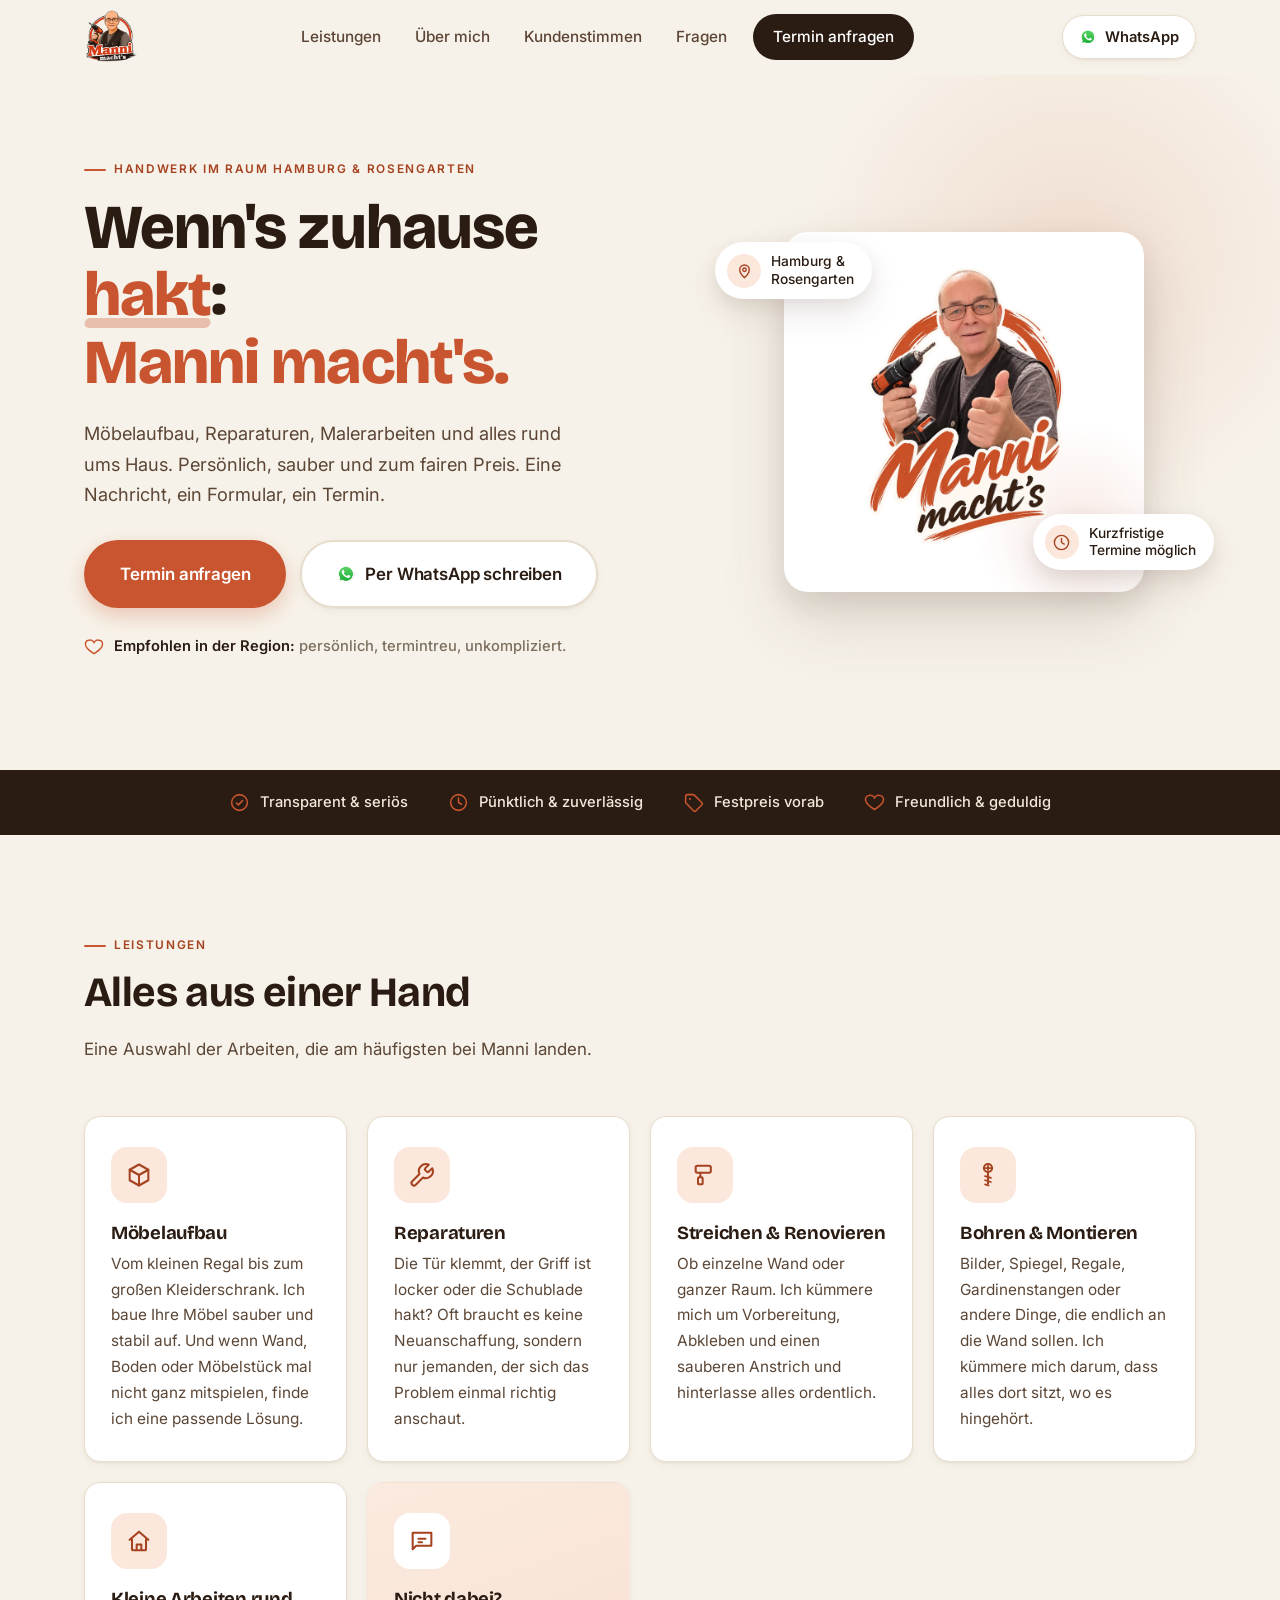
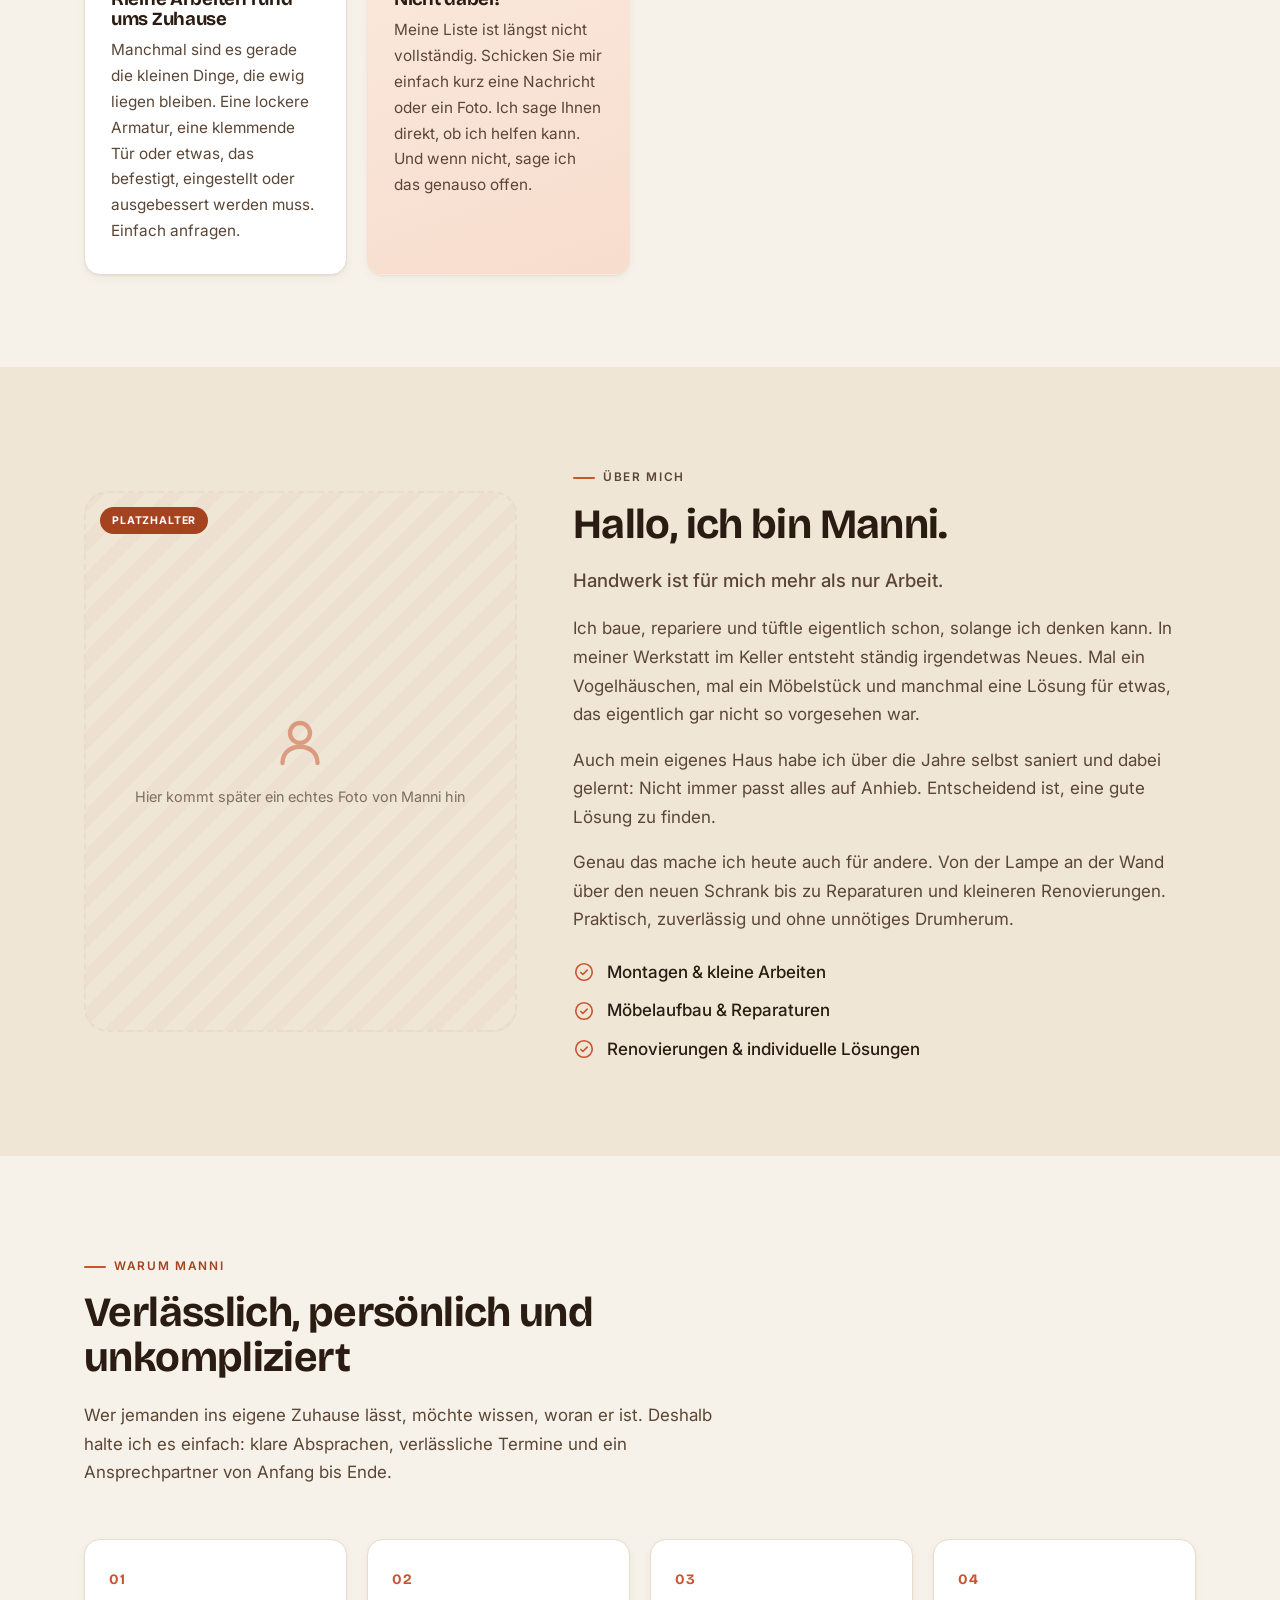
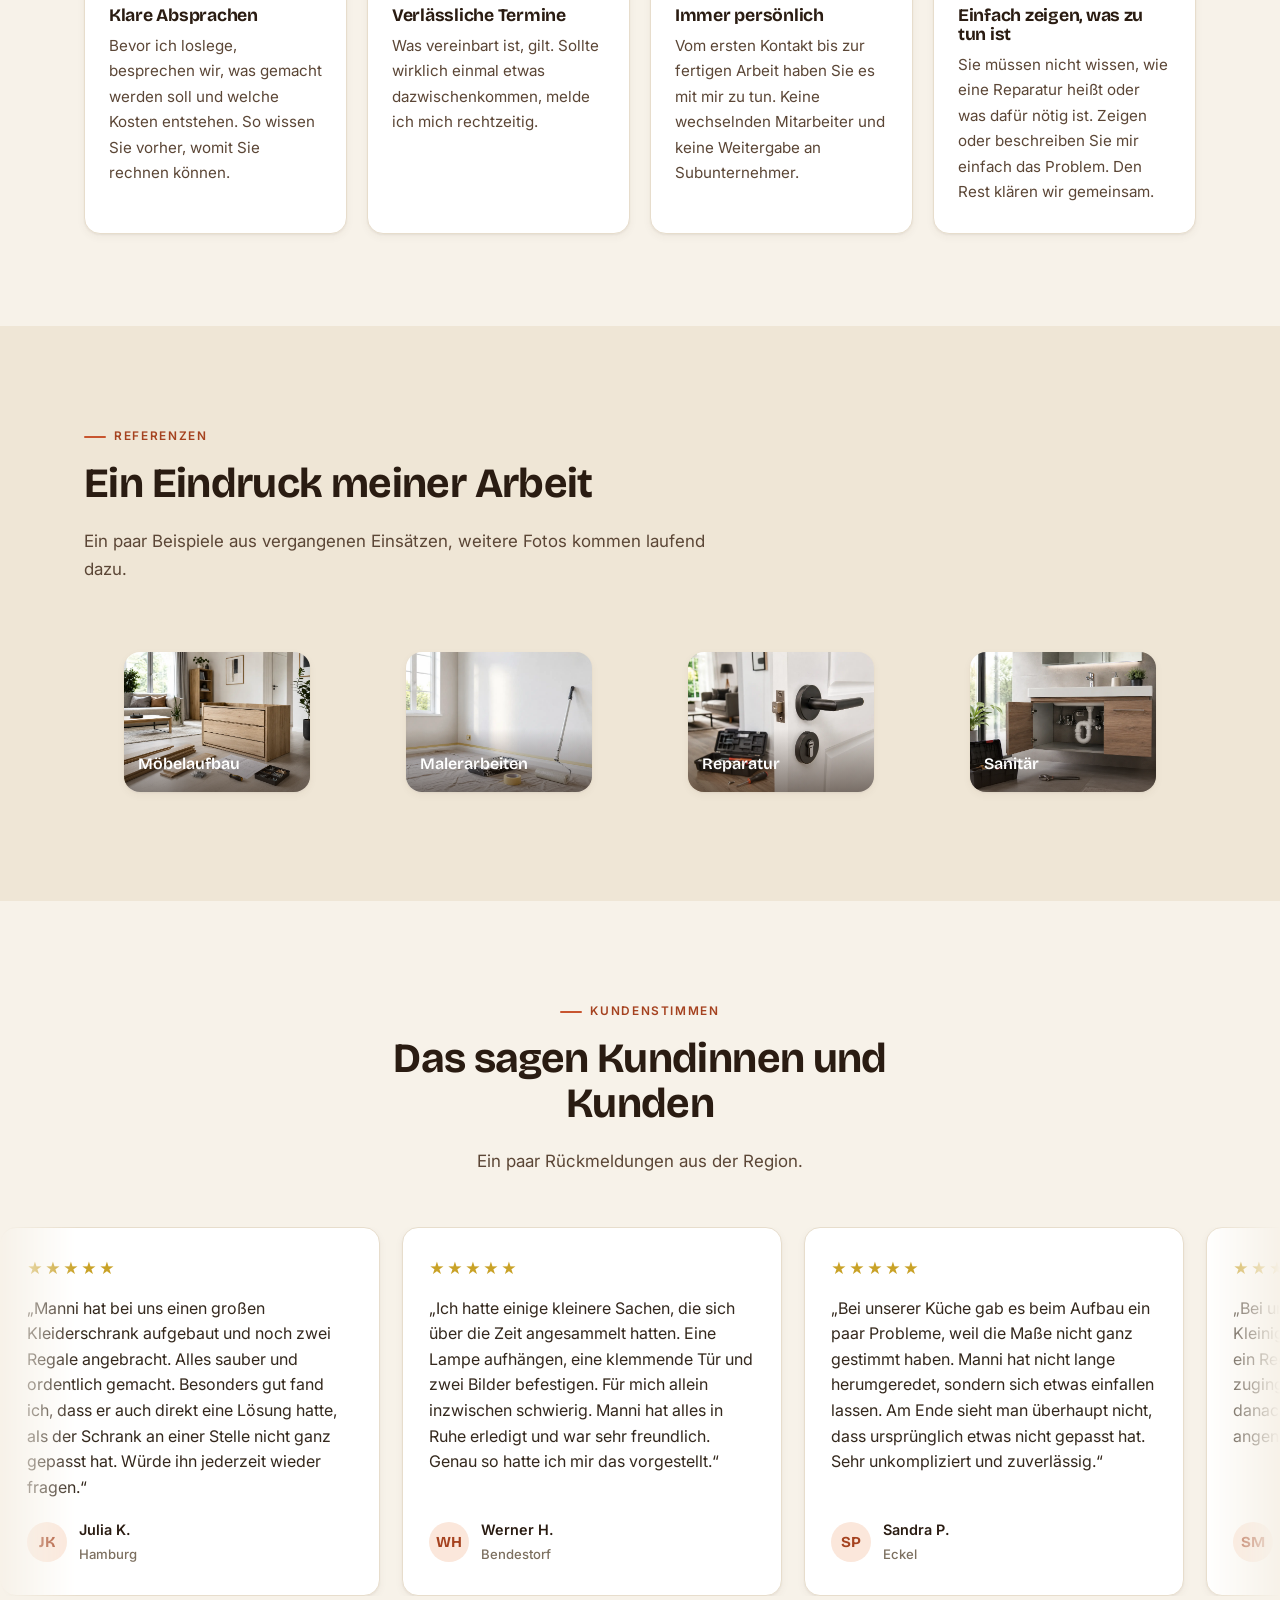
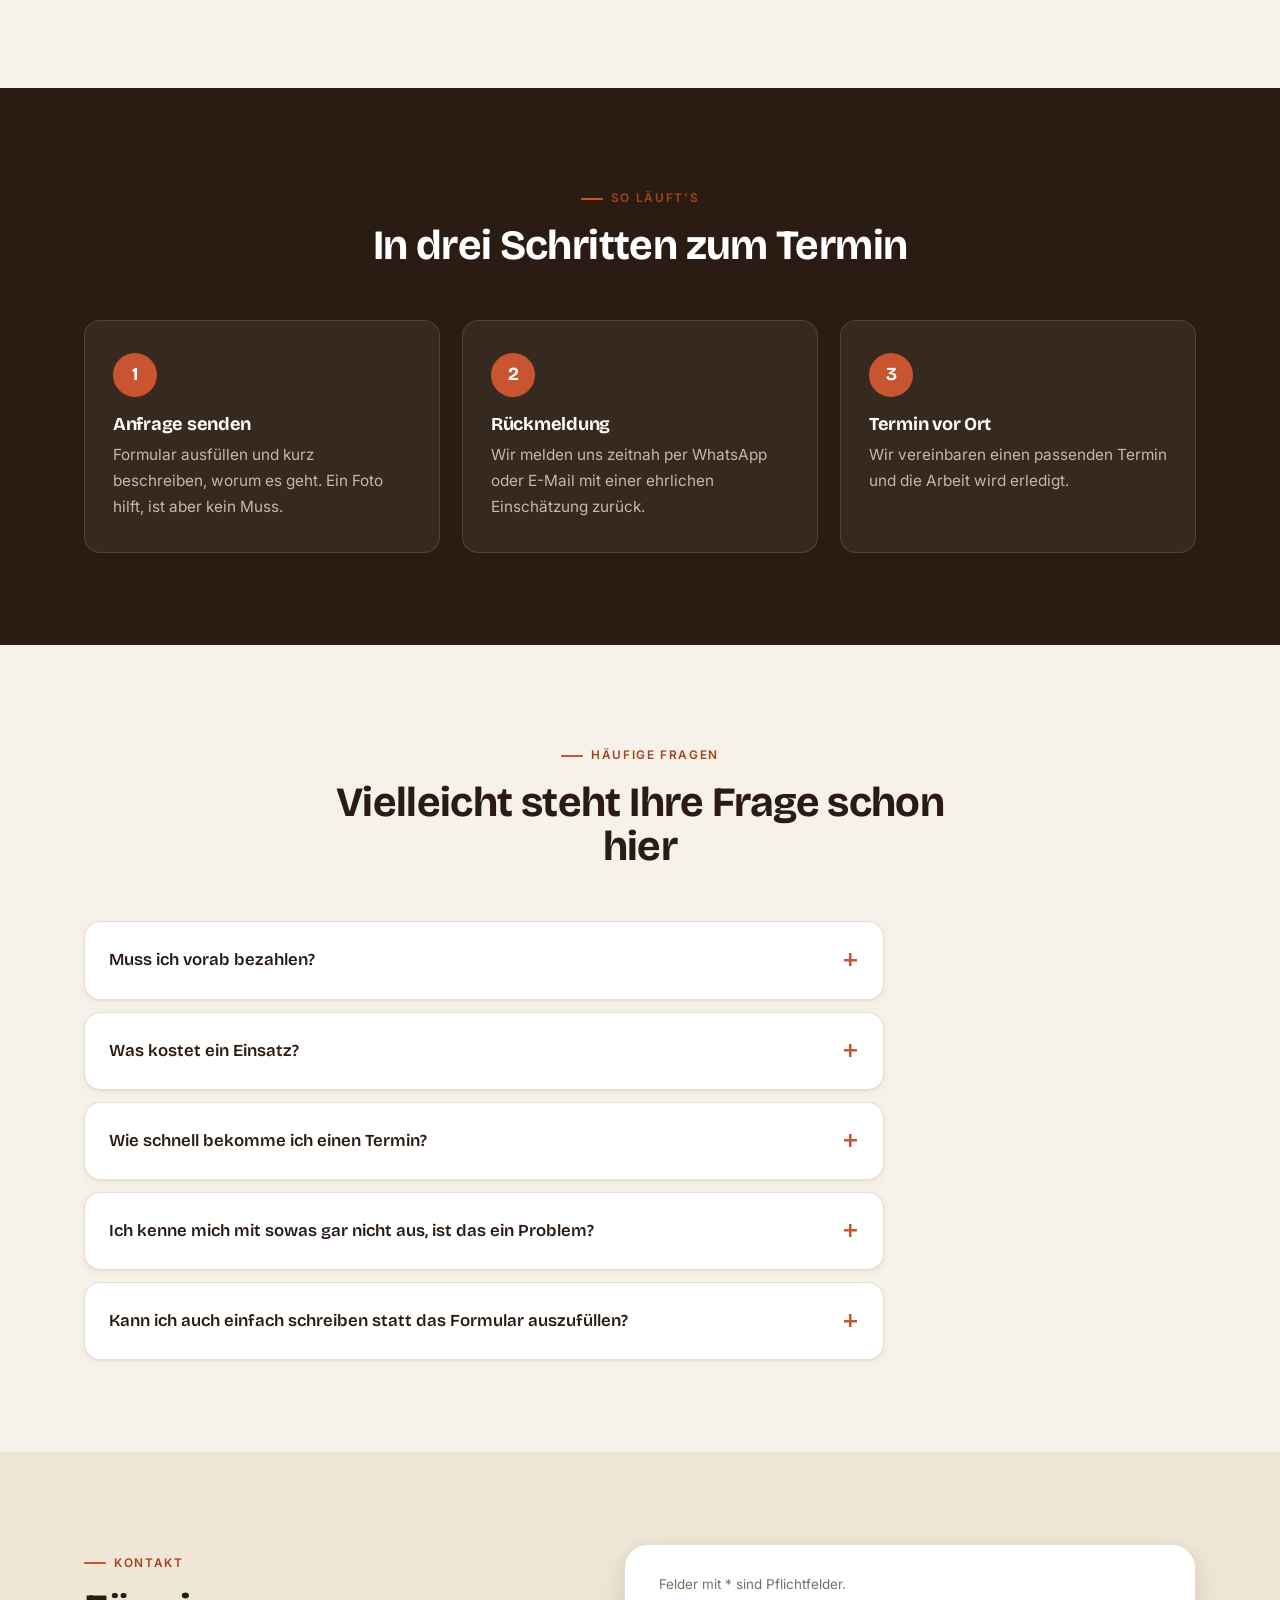
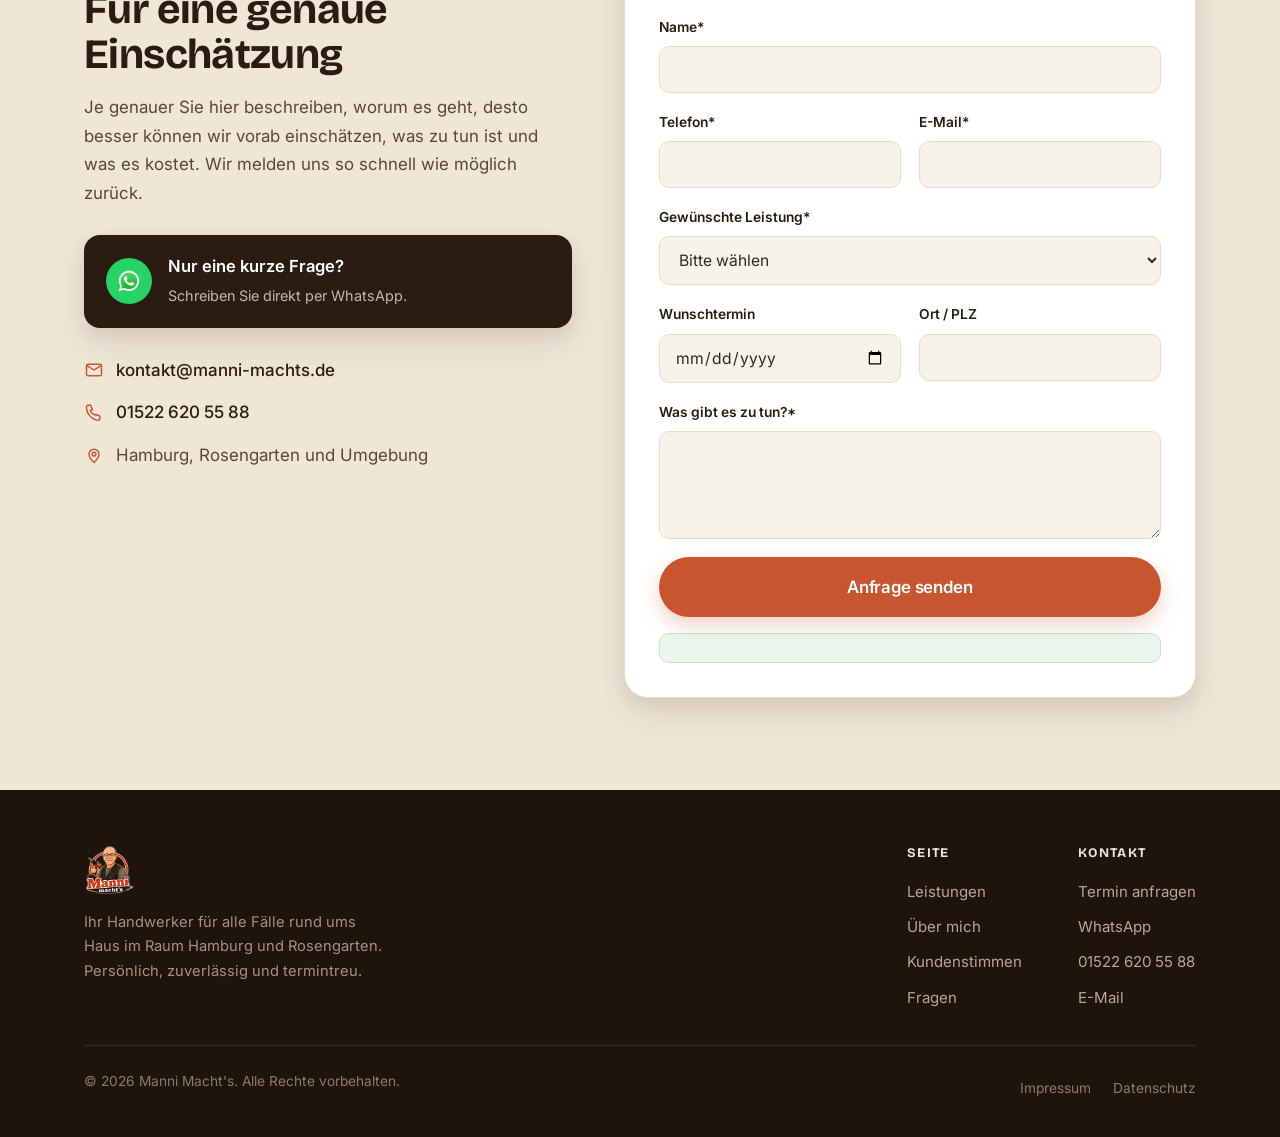
==== commit e5281ec2: "Lange Gedankenstriche (Em-Dash) aus Texten entfernt Ersetzt durch Doppelpunkt/Komma/Pipe in Hero-Ver" ====
--- a/index.html
+++ b/index.html
@@ -41,7 +41,7 @@
 
 <header class="site-header" id="top">
   <div class="container header-inner">
-    <a href="#top" class="logo" aria-label="Manni Macht's — zur Startseite">
+    <a href="#top" class="logo" aria-label="Manni Macht's, zur Startseite">
       <img src="images/logo-illustrated.webp" alt="Manni Macht's: Handwerker in Hamburg und Rosengarten" class="logo-icon">
     </a>
 
@@ -82,7 +82,7 @@
         </div>
         <p class="hero-proof">
           <svg viewBox="0 0 24 24" fill="none" aria-hidden="true"><path d="M12 20s-7-4.35-9.5-8.5C.7 8 2 4.5 5.5 4A5 5 0 0 1 12 7a5 5 0 0 1 6.5-3c3.5.5 4.8 4 3 7.5C19 15.65 12 20 12 20z" stroke="currentColor" stroke-width="1.75" stroke-linejoin="round"/></svg>
-          <span><strong>Empfohlen in der Region</strong> — persönlich, termintreu, unkompliziert.</span>
+          <span><strong>Empfohlen in der Region:</strong> persönlich, termintreu, unkompliziert.</span>
         </p>
       </div>
       <div class="hero-visual">
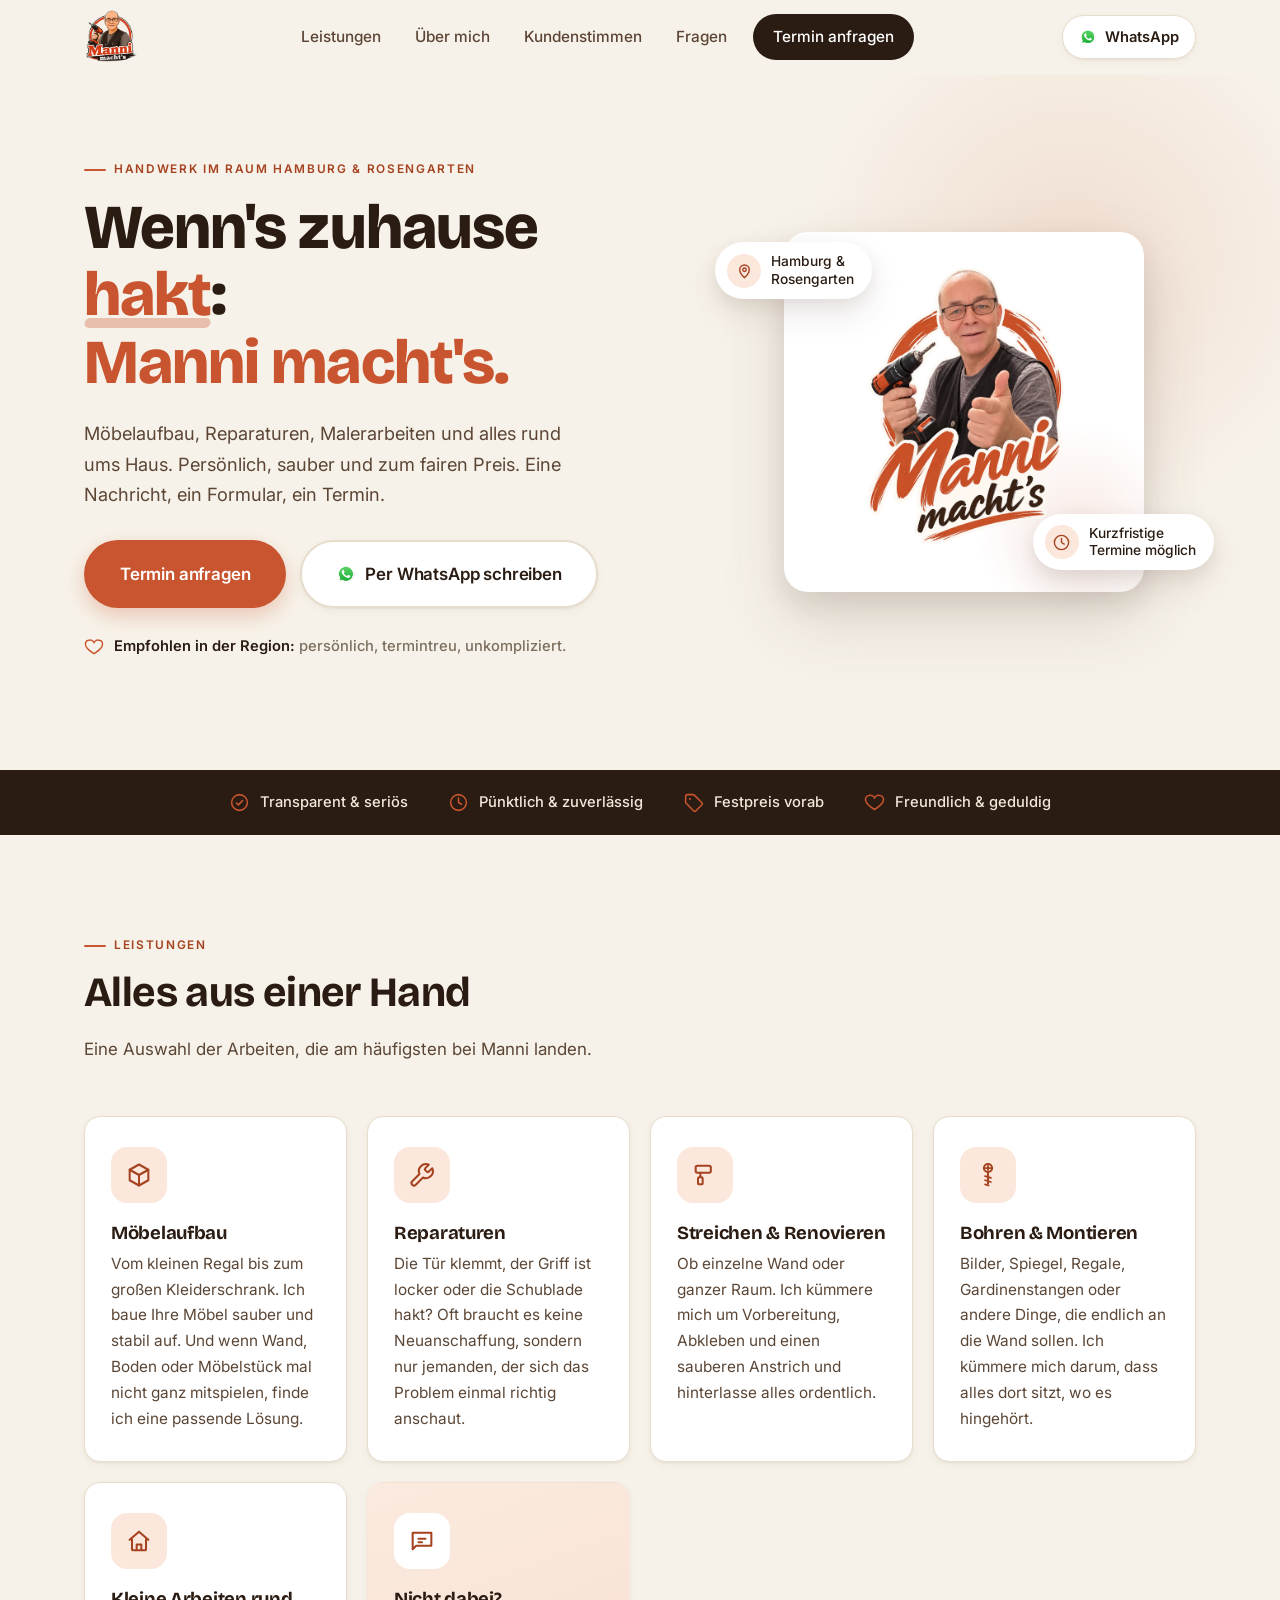
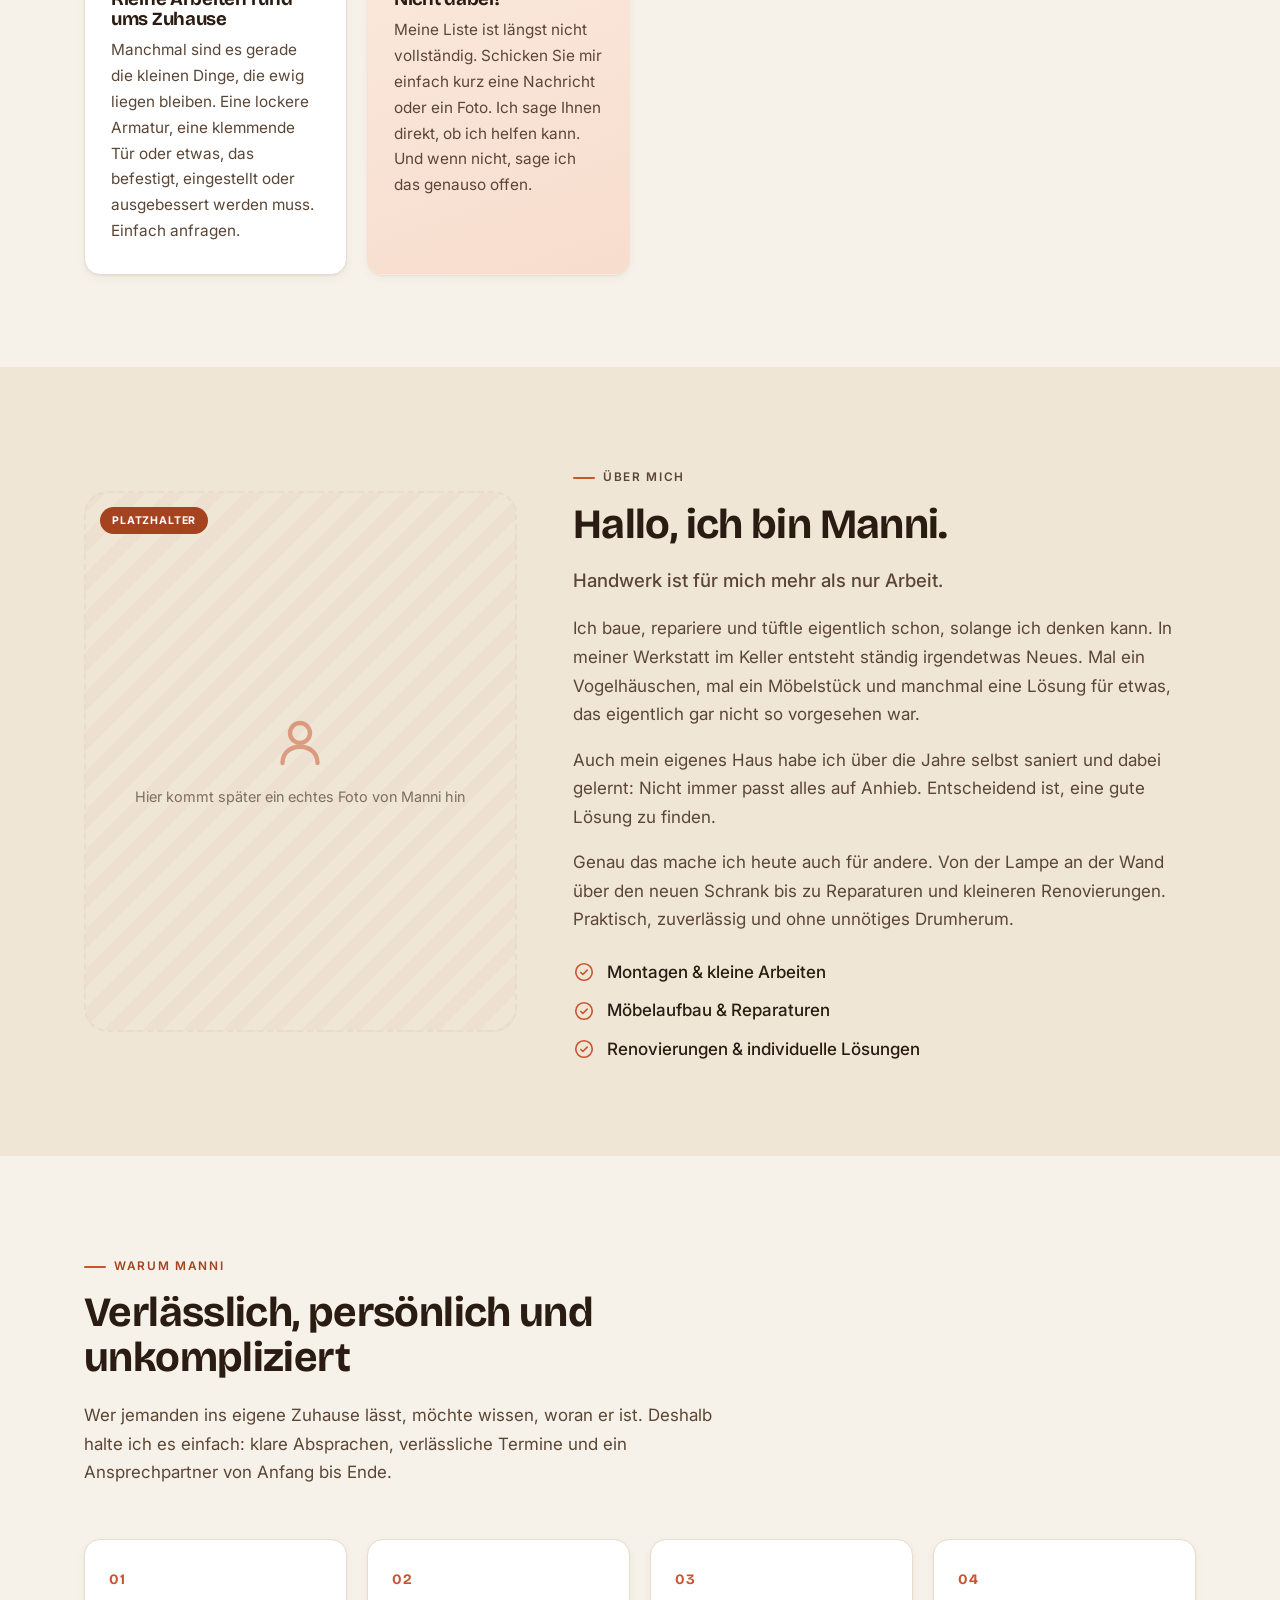
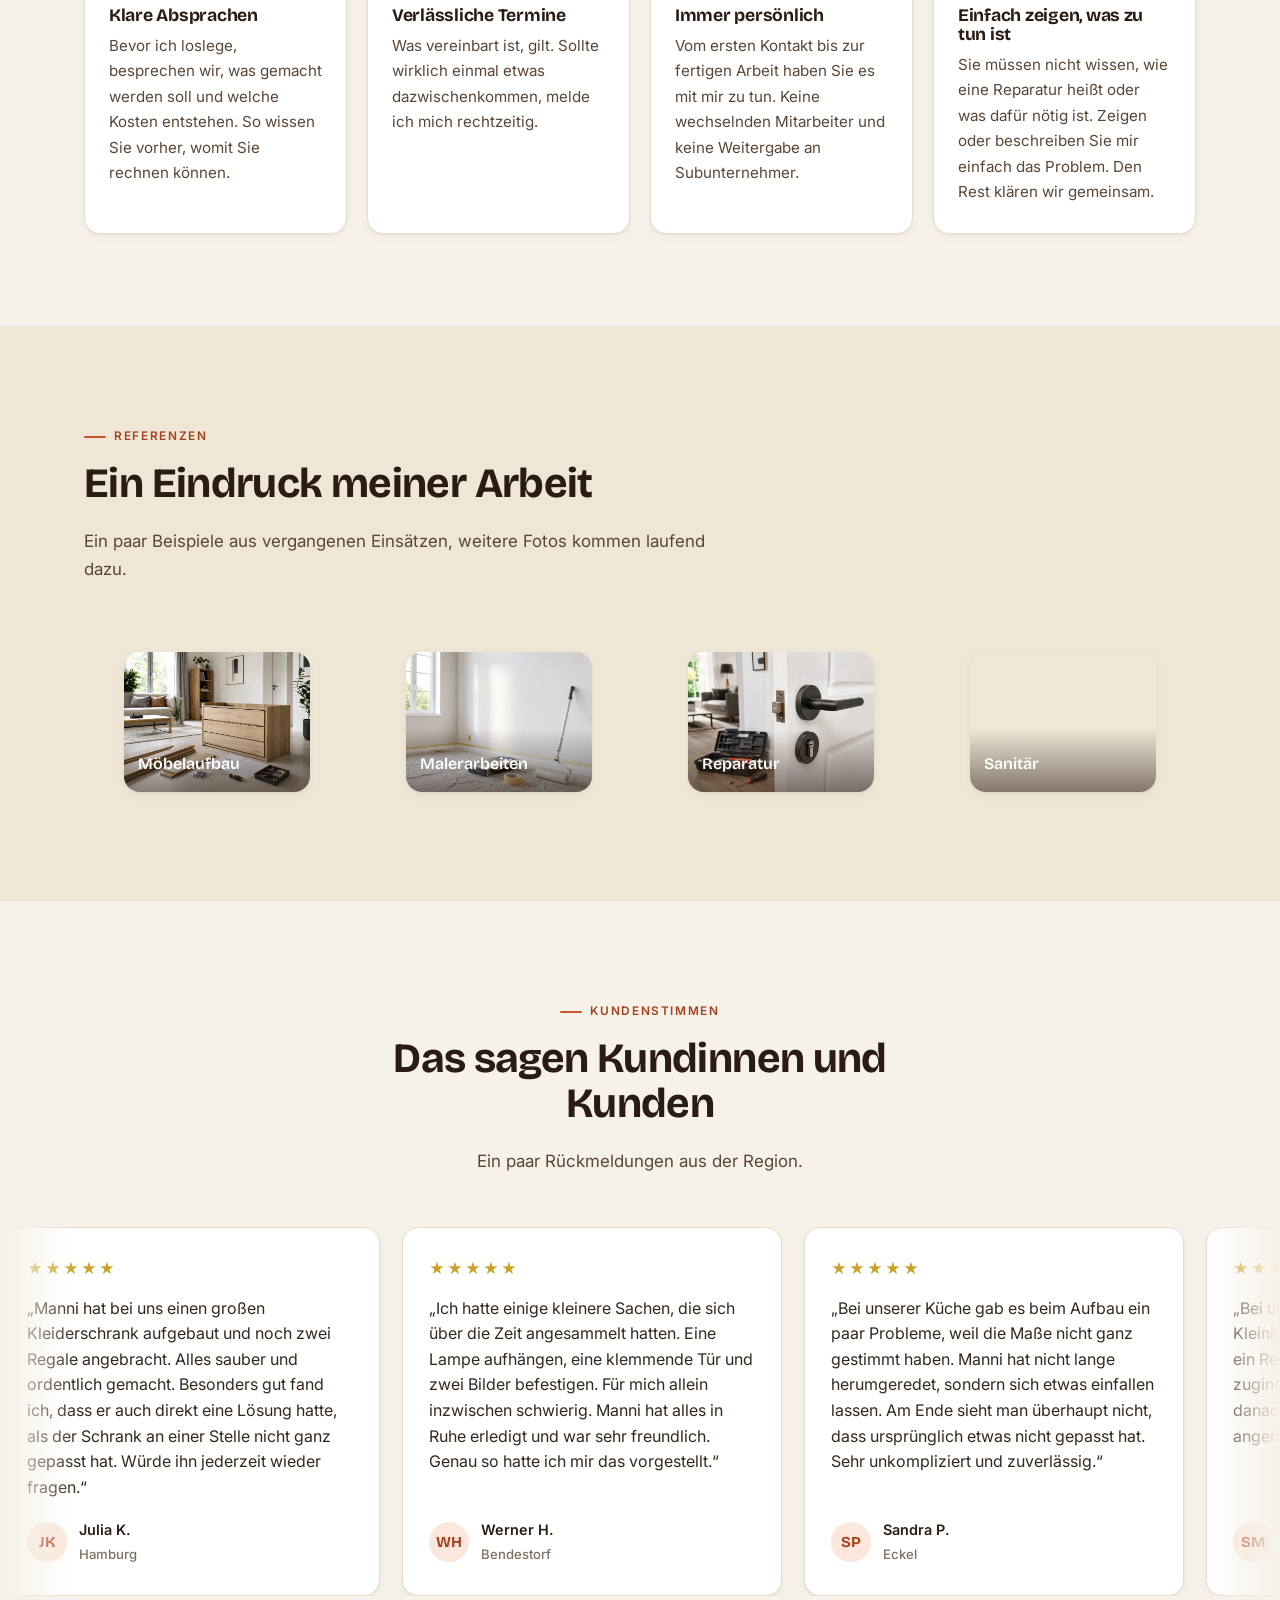
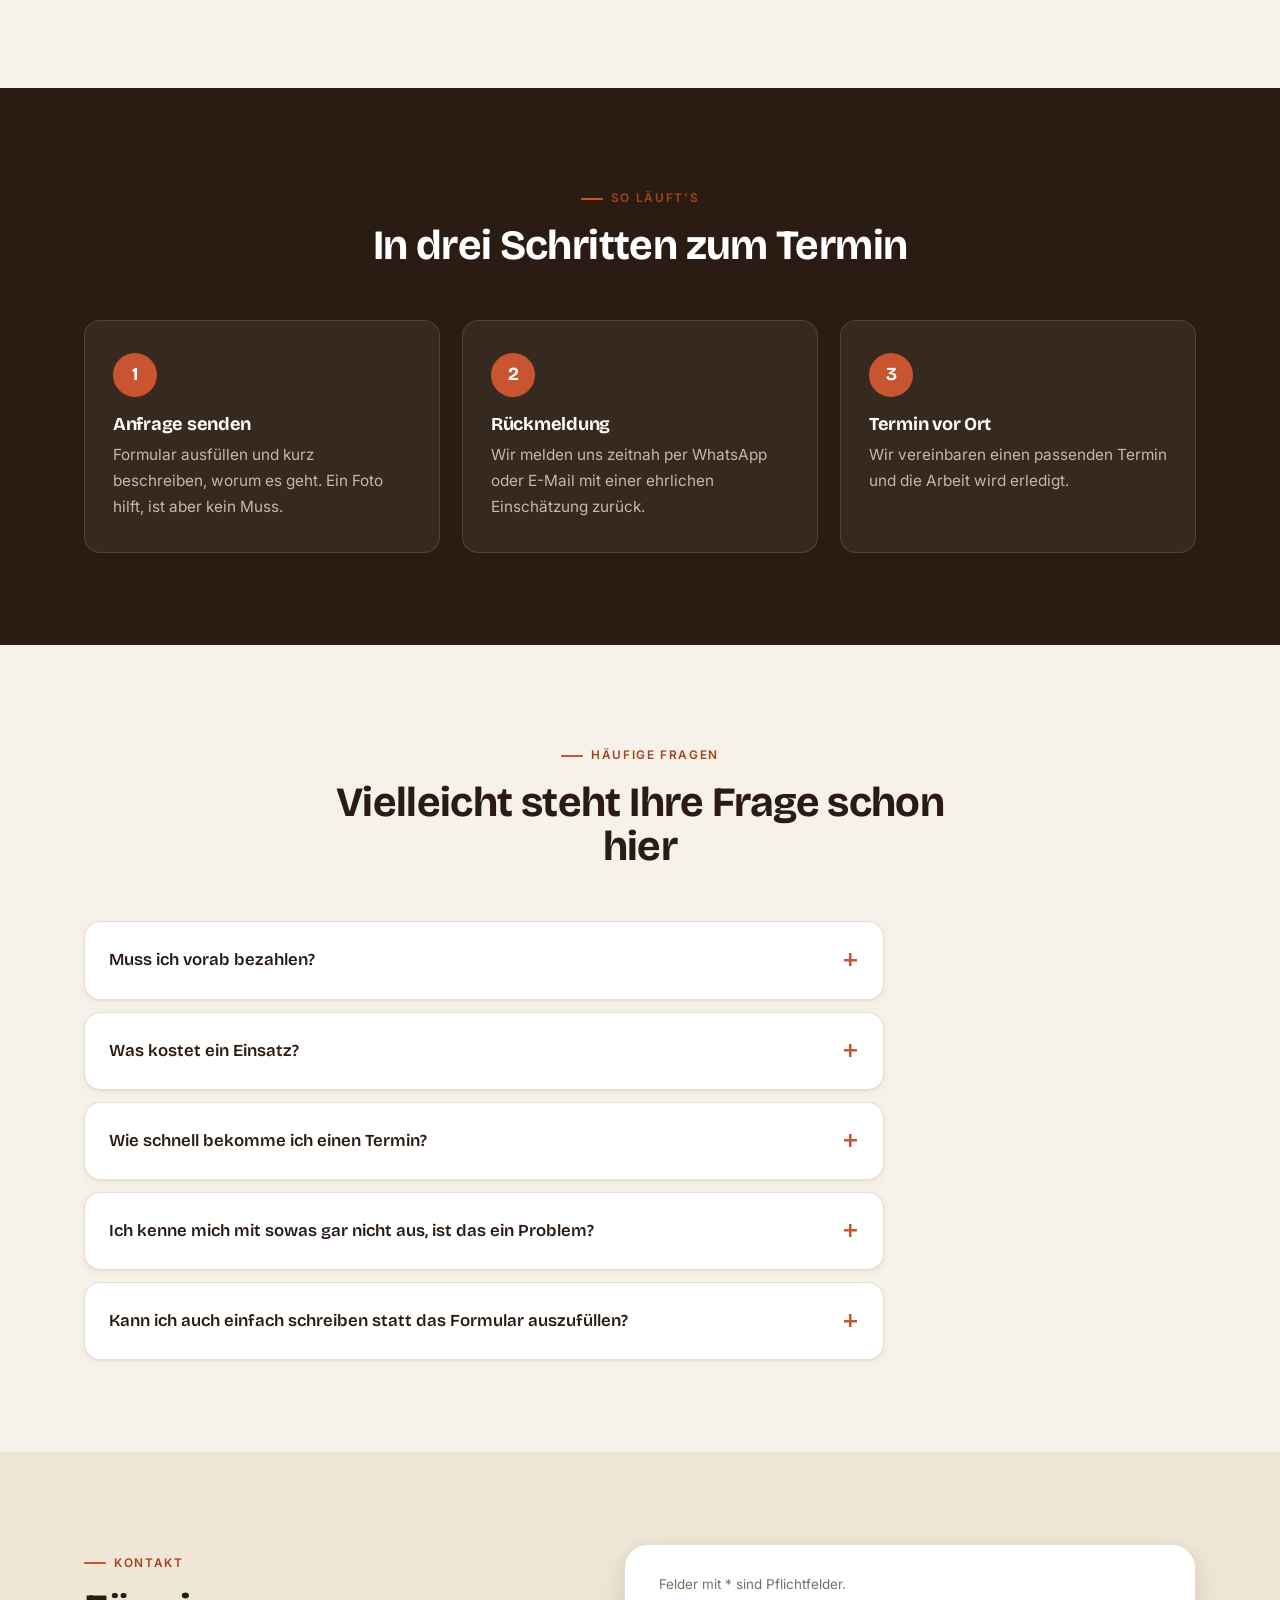
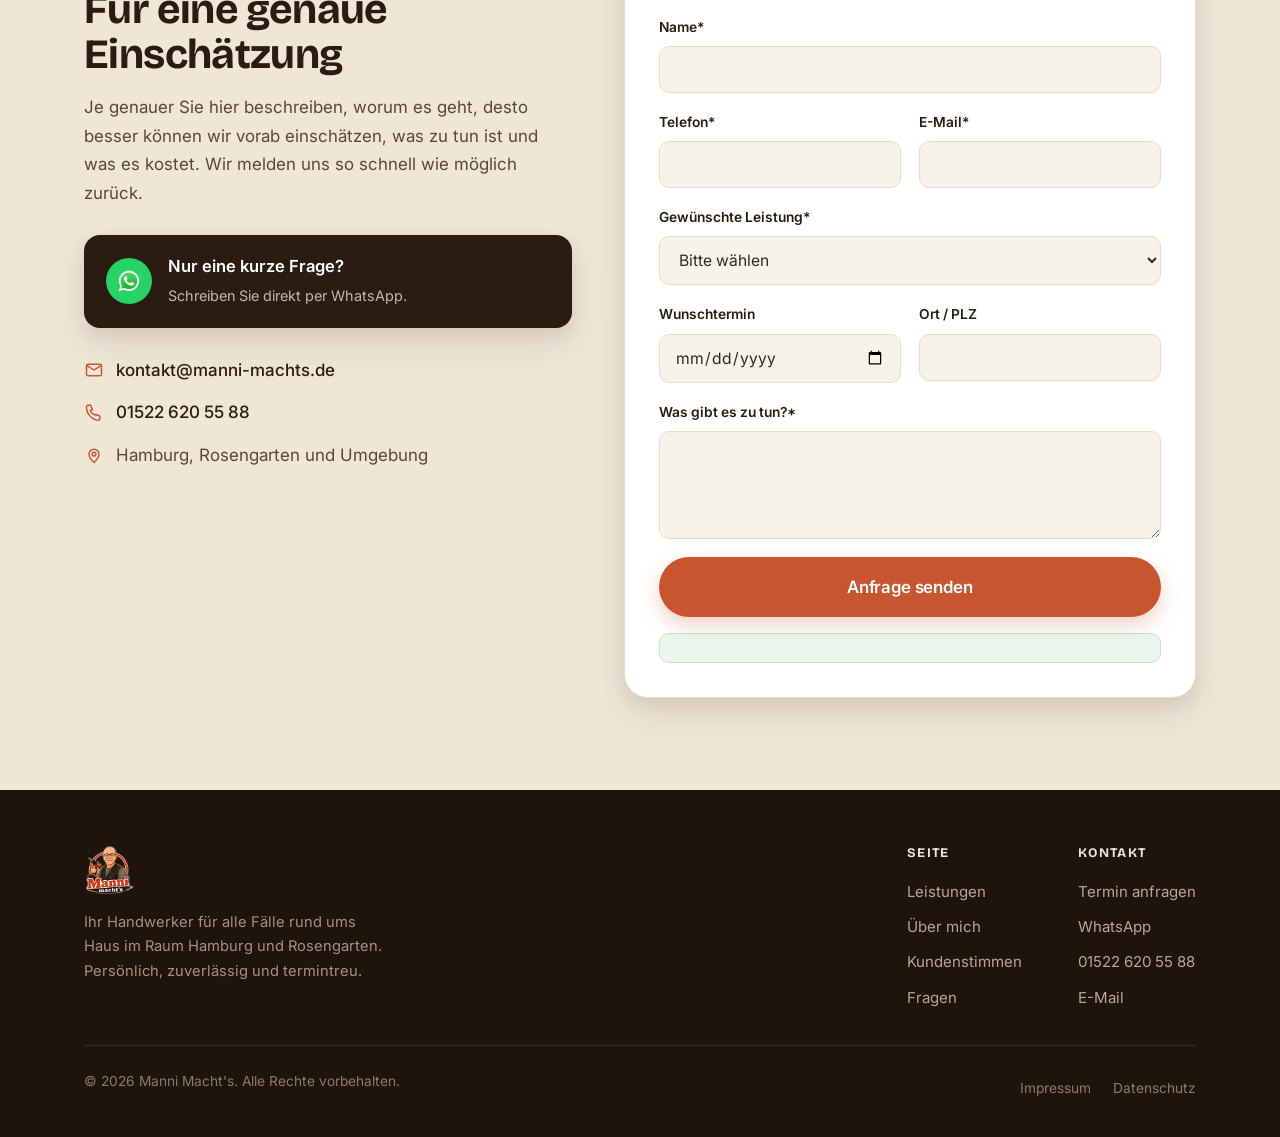
==== commit 09fb554d: "Hero-Headline: rotierendes Wort auf eigene Zeile Fester Zeilenumbruch nach "Wenn's zuhause", sodass " ====
--- a/index.html
+++ b/index.html
@@ -71,7 +71,7 @@
     <div class="container hero-inner">
       <div class="hero-text">
         <p class="eyebrow">Handwerk im Raum Hamburg &amp; Rosengarten</p>
-        <h1>Wenn's zuhause <span class="rotator" id="rotator"><span class="rotator-word">klemmt</span></span>:<br><span class="brand-line">Manni macht's.</span></h1>
+        <h1>Wenn's zuhause<br><span class="rotator" id="rotator"><span class="rotator-word">klemmt</span></span>:<br><span class="brand-line">Manni macht's.</span></h1>
         <p class="hero-sub">Möbelaufbau, Reparaturen, Malerarbeiten und alles rund ums Haus. Persönlich, sauber und zum fairen Preis. Eine Nachricht, ein Formular, ein Termin.</p>
         <div class="hero-actions">
           <a href="#kontakt" class="btn btn-primary btn-lg">Termin anfragen</a>
